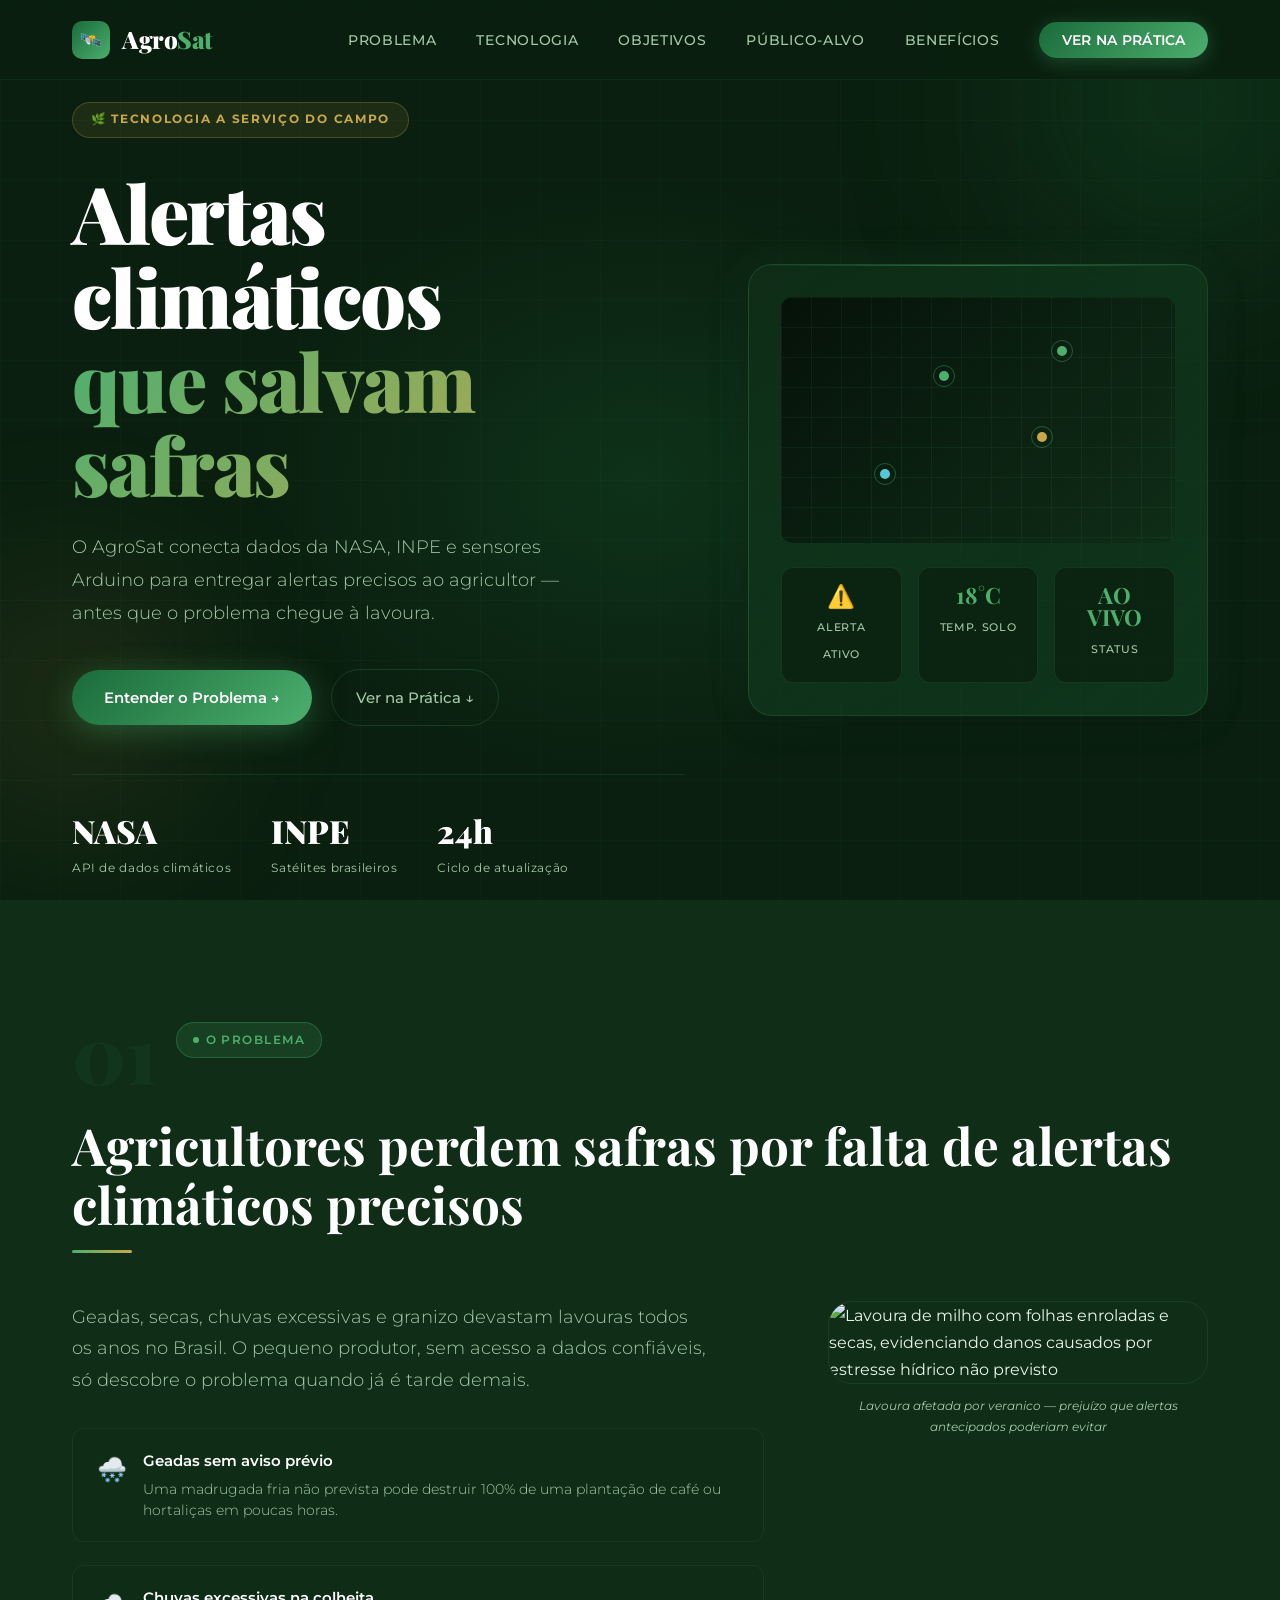
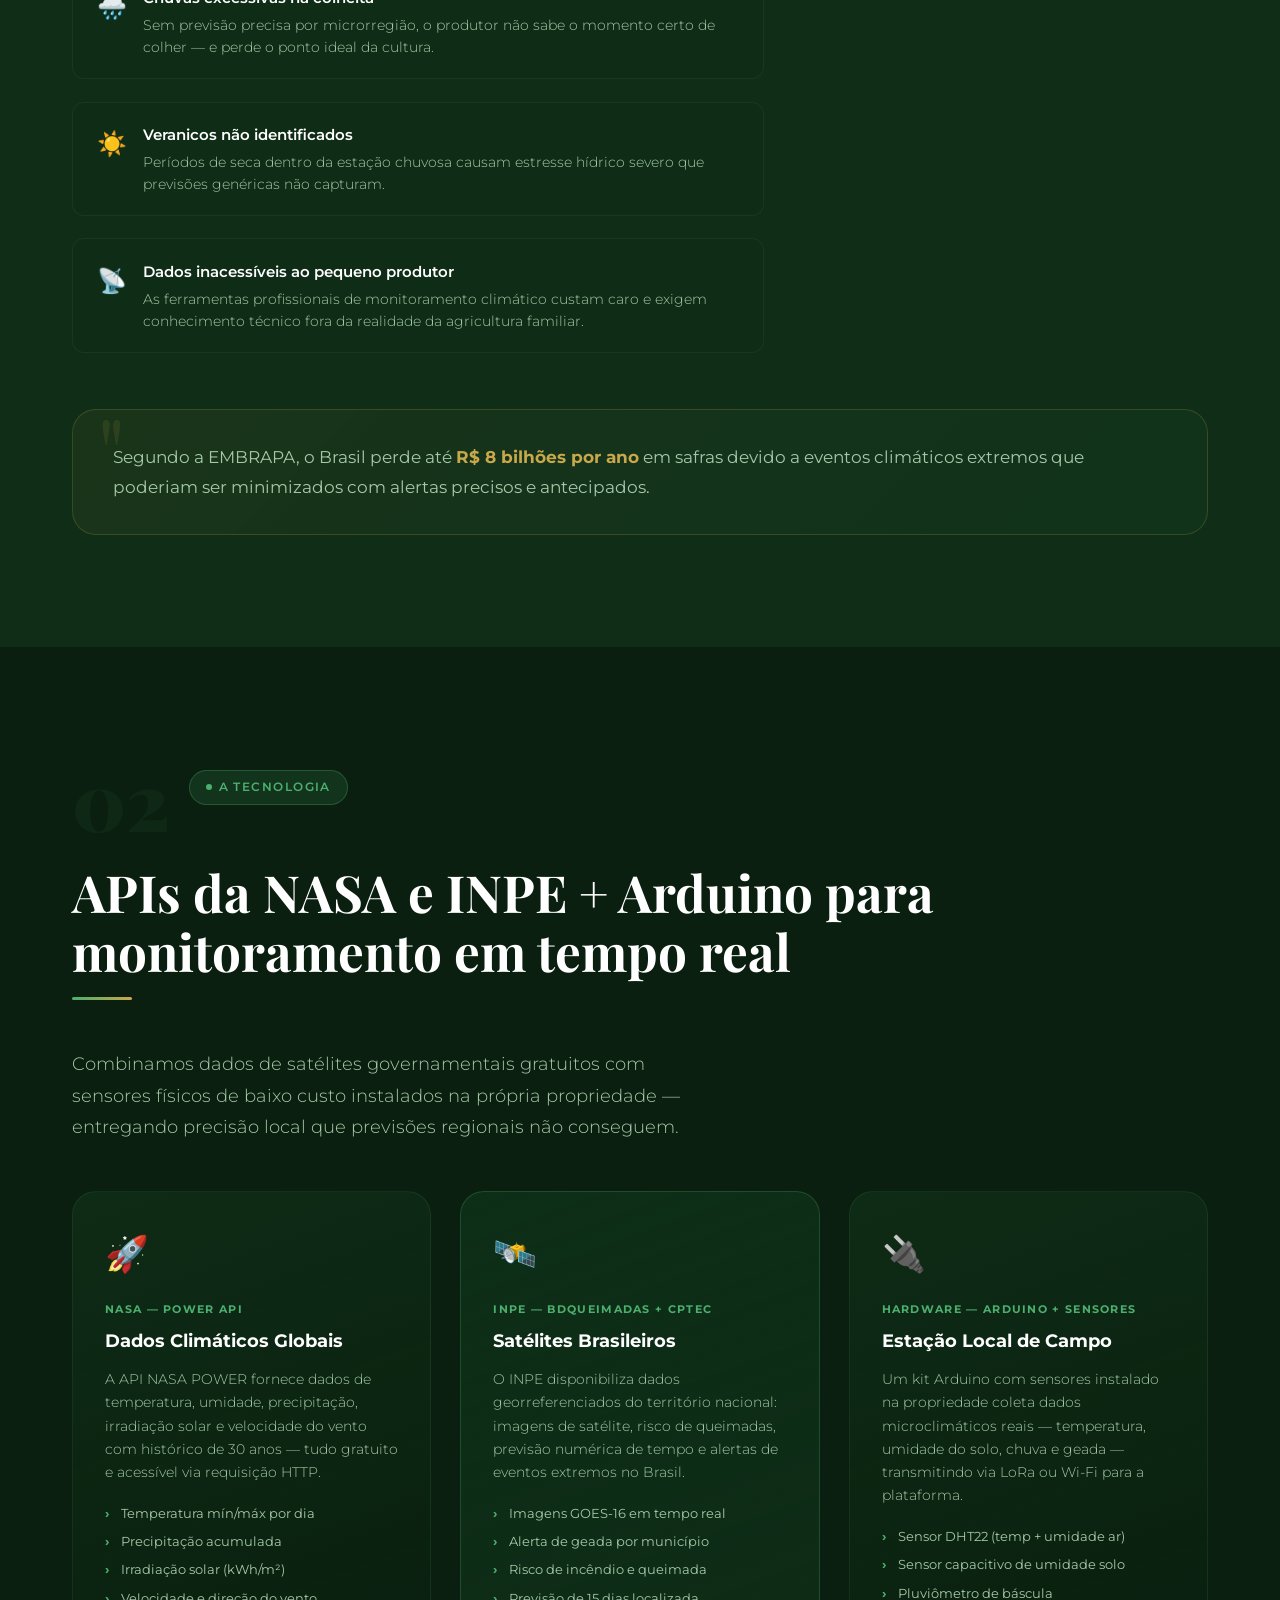
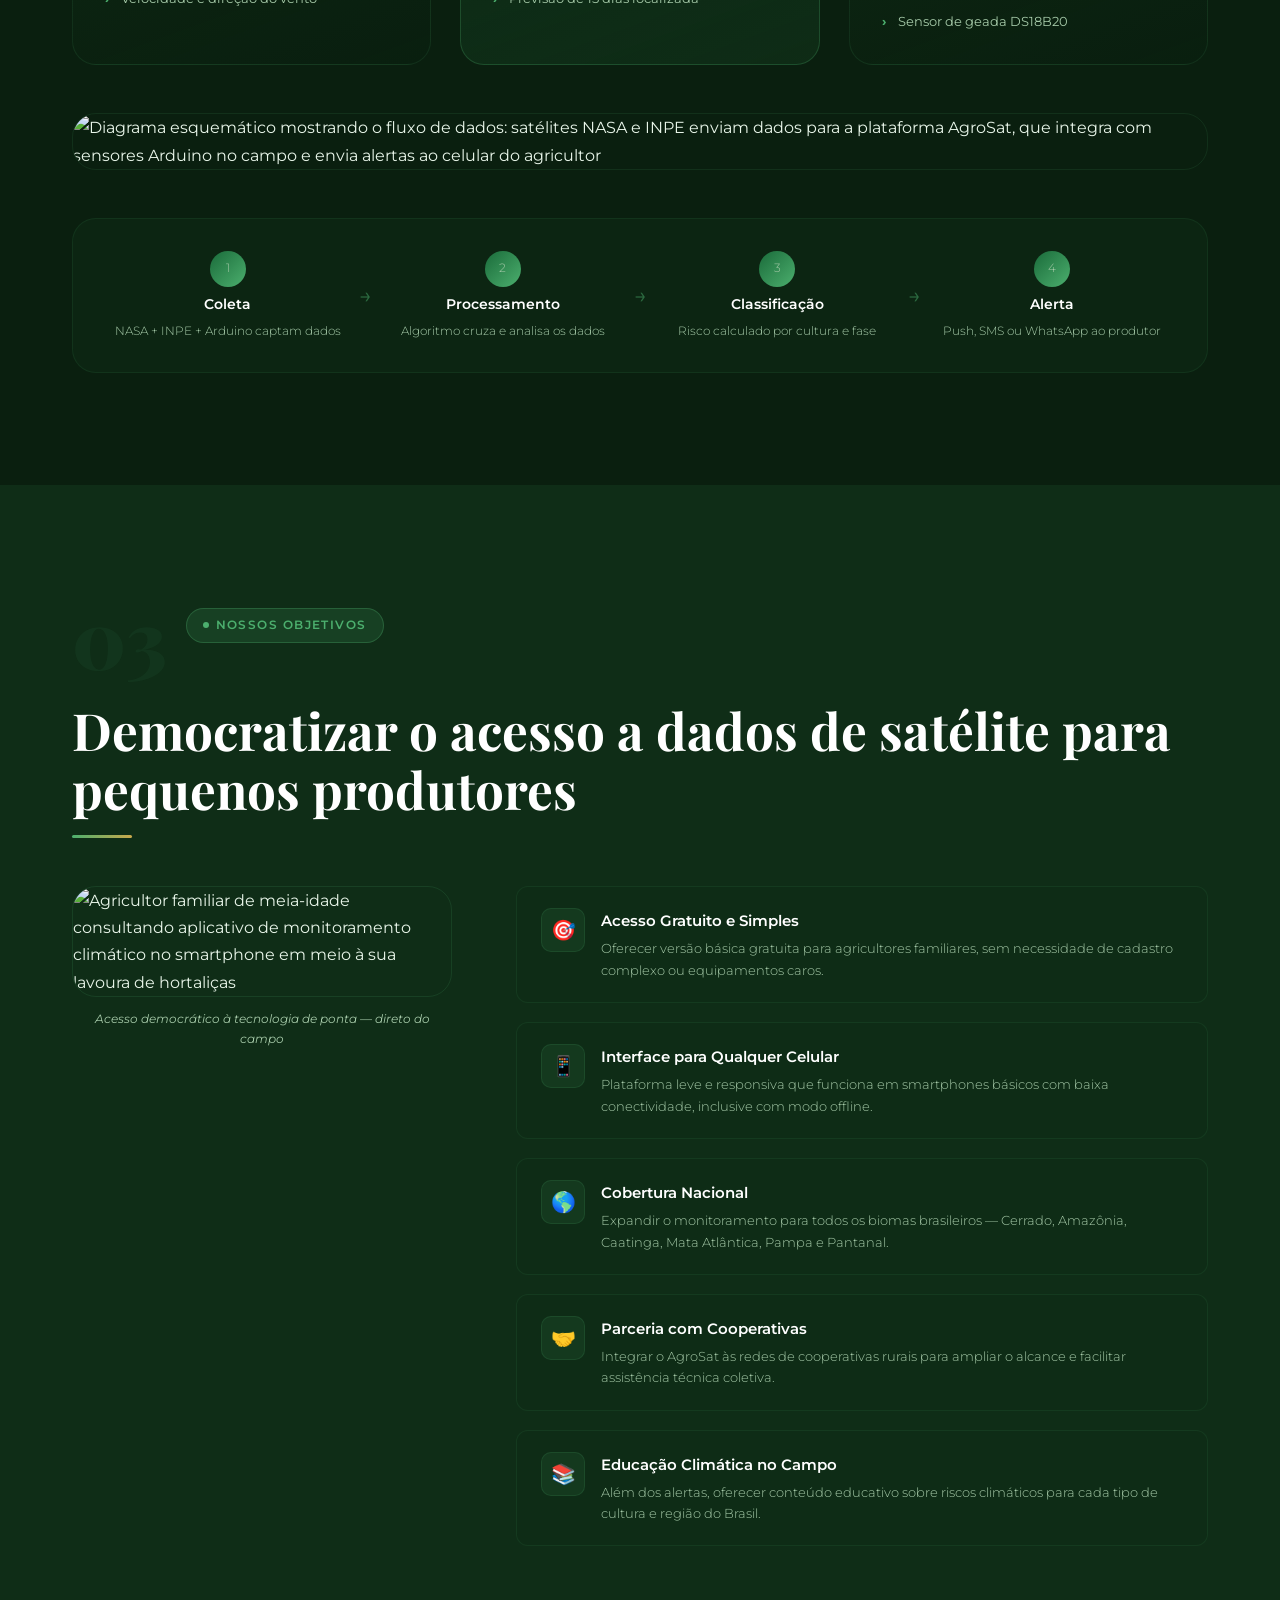
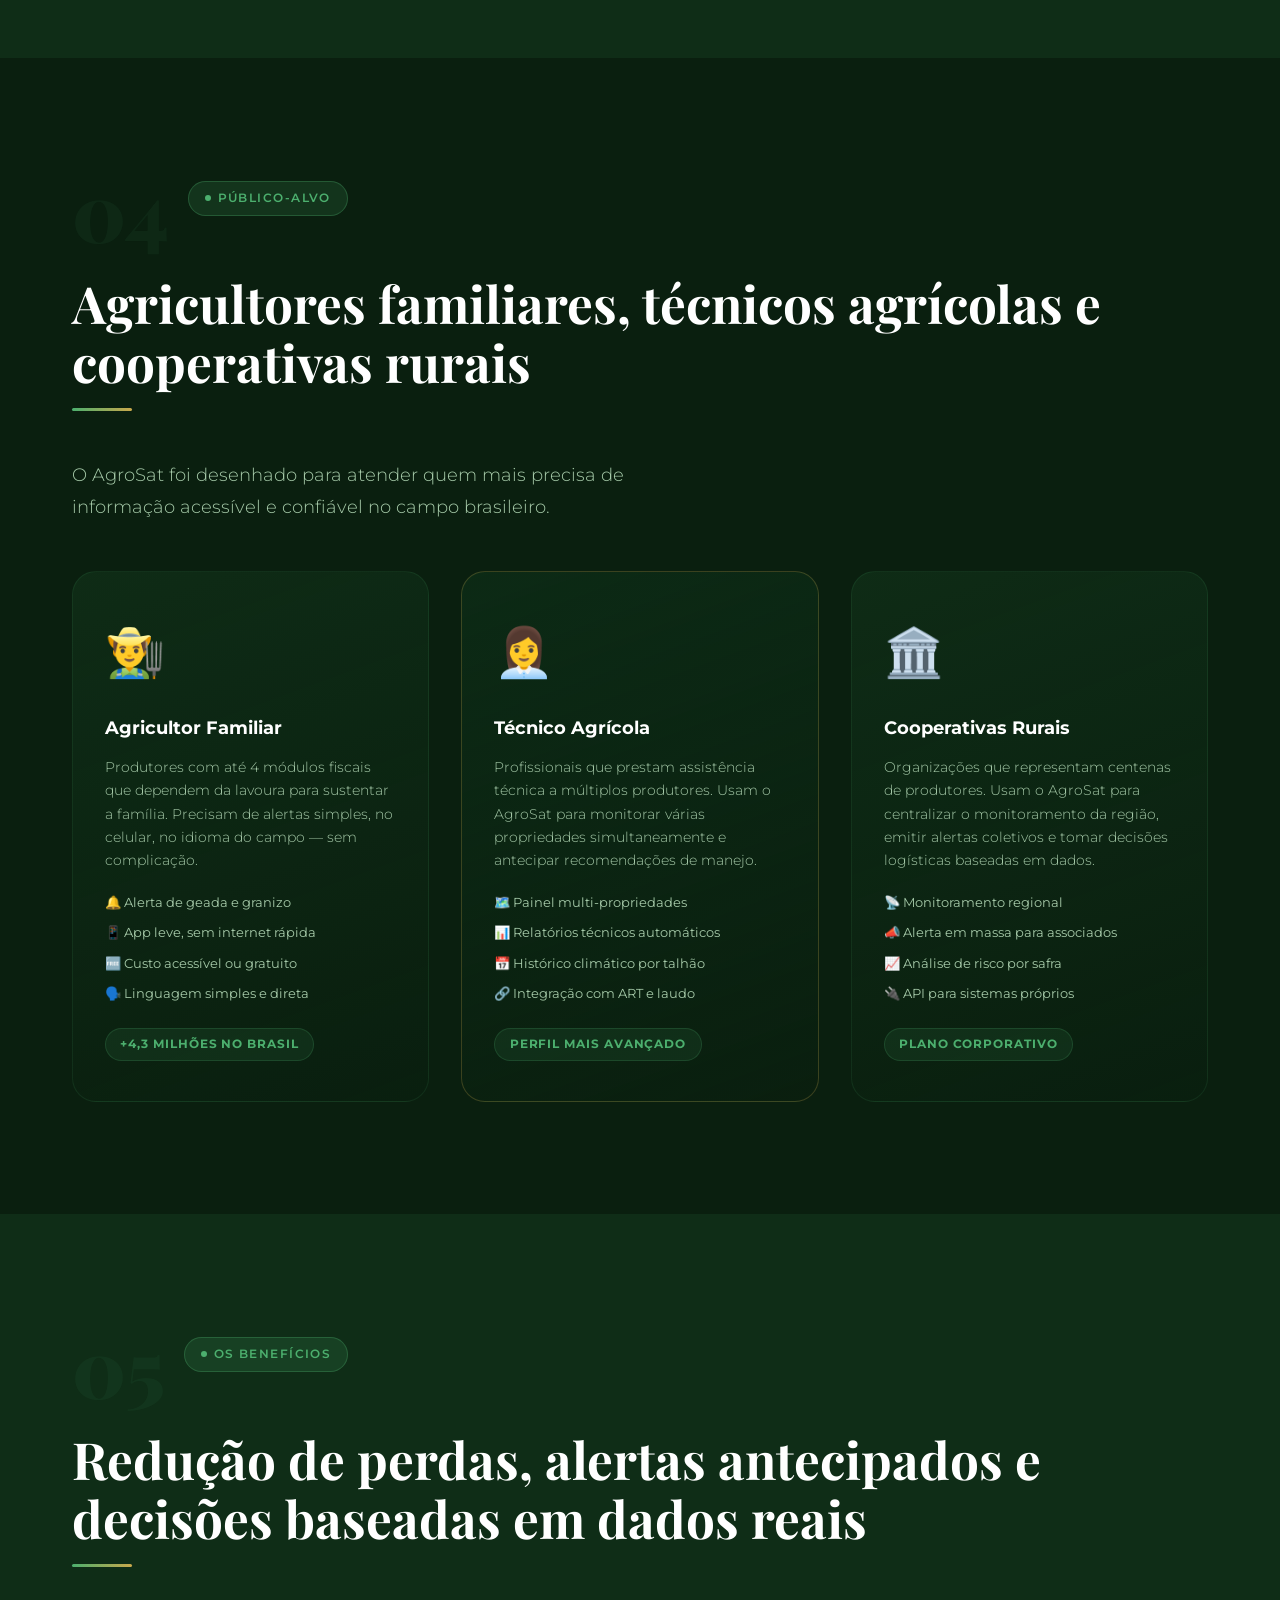
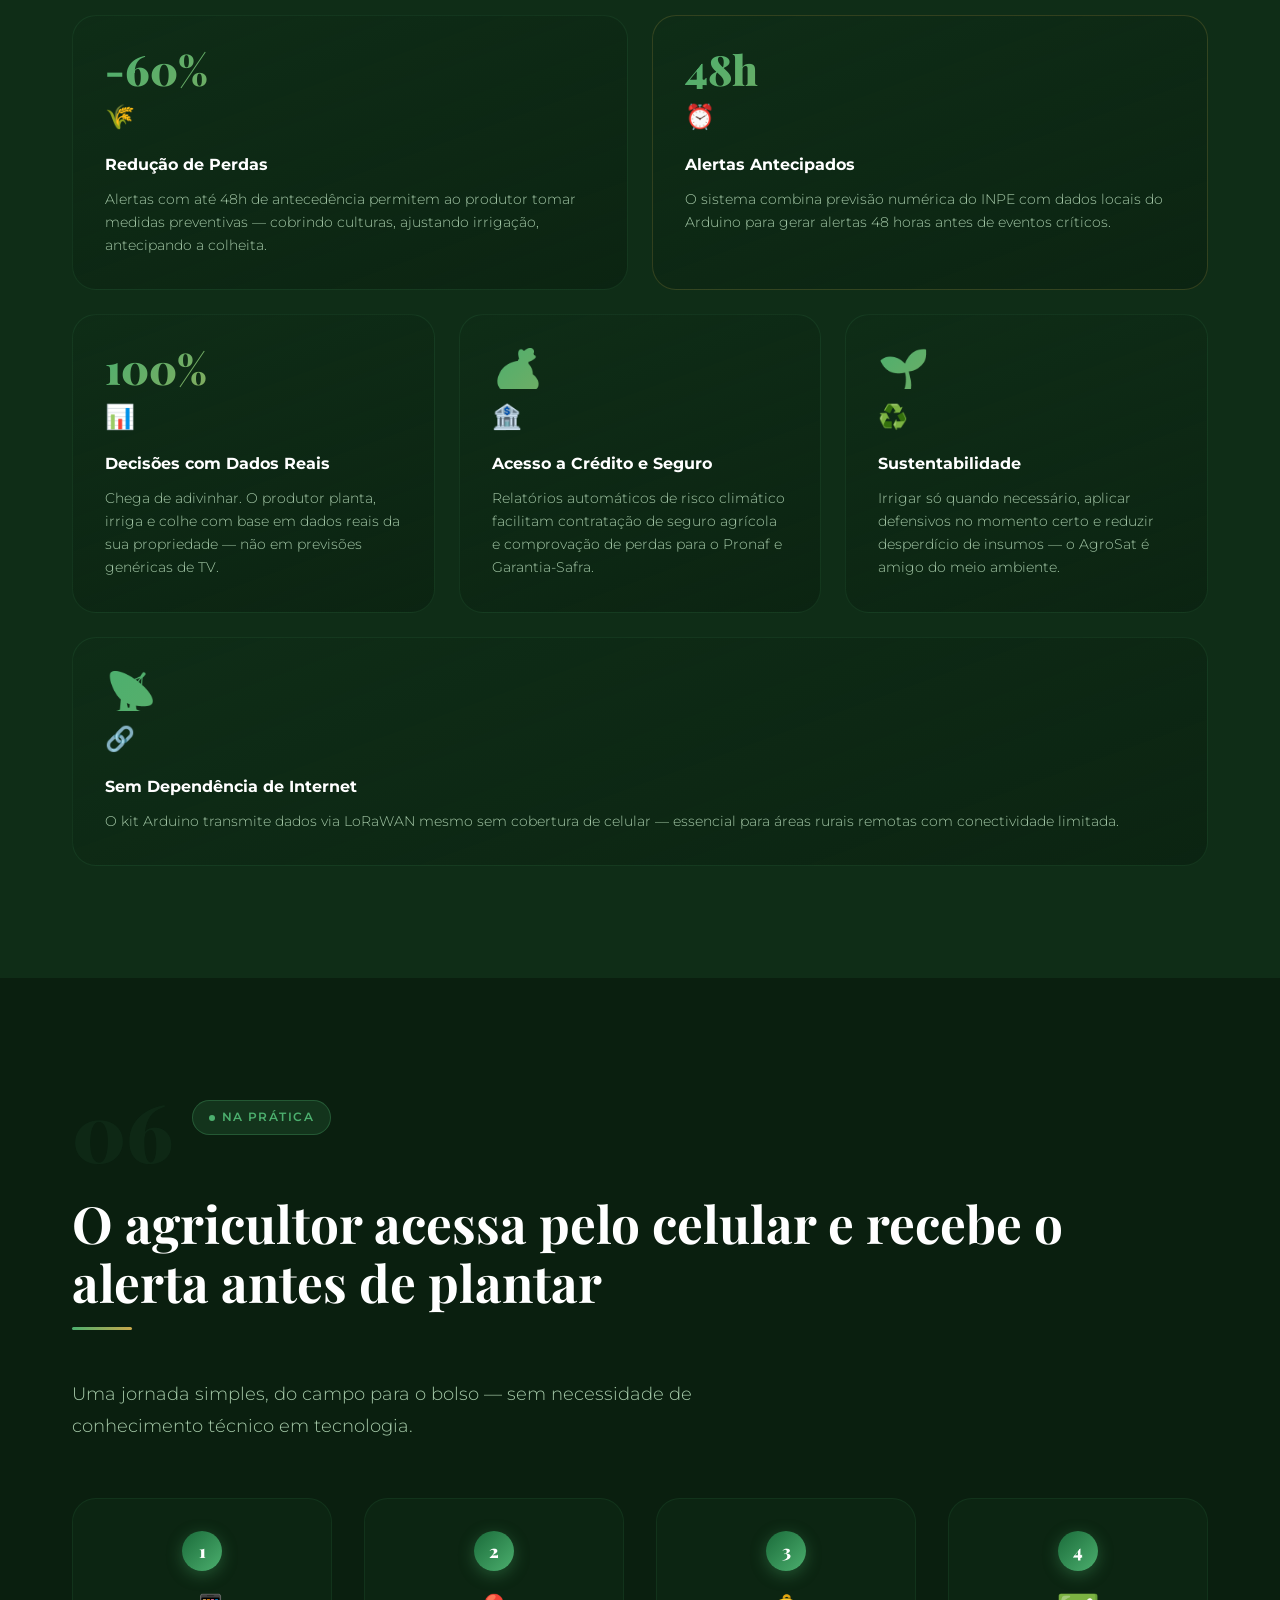
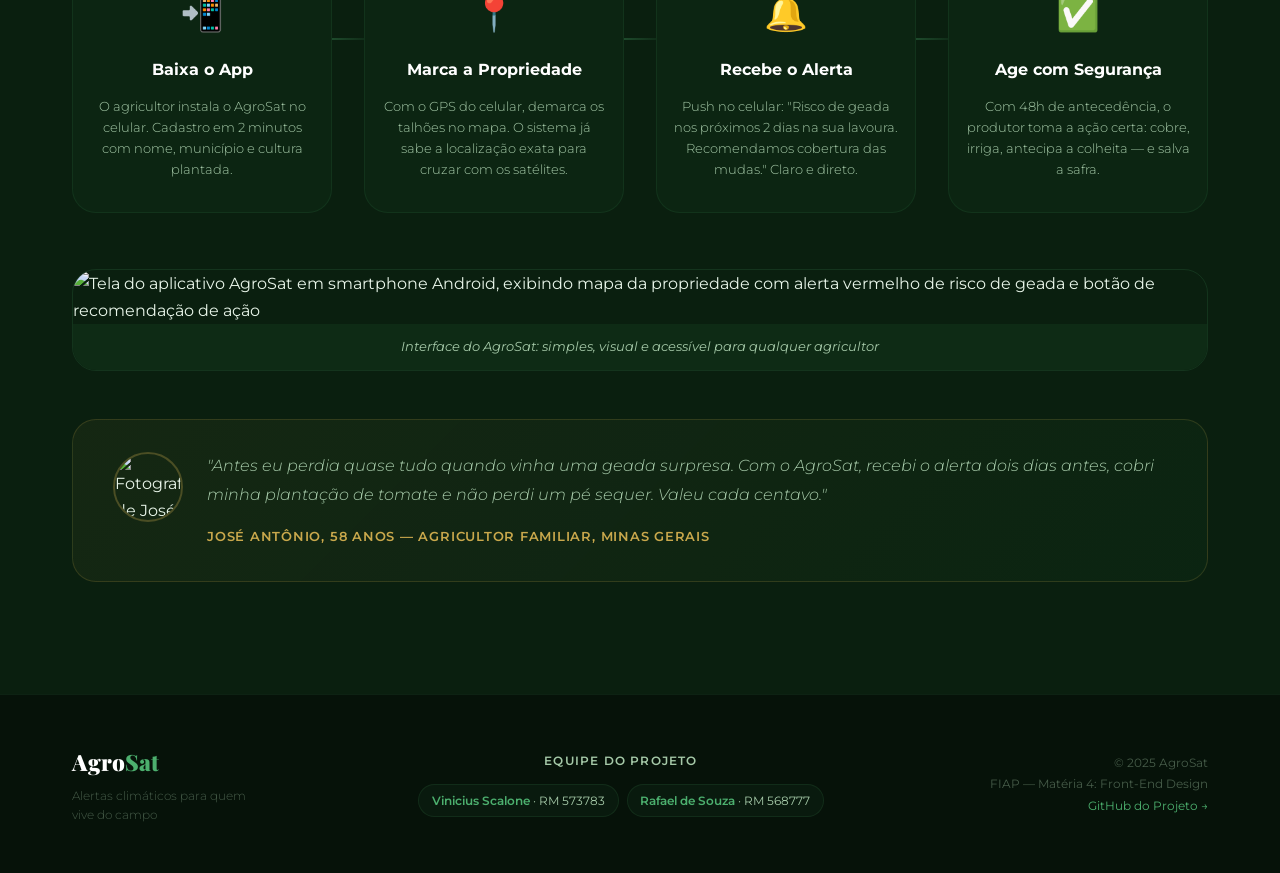
==== index.html @ 8e7aad09 "alteraçao estrutural" ====
<!DOCTYPE html>
<html lang="pt-BR">
<head>
  <meta charset="UTF-8" />
  <meta name="viewport" content="width=device-width, initial-scale=1.0" />
  <meta name="description" content="AgroSat — Alertas climáticos por satélite para agricultores familiares. APIs da NASA, INPE e Arduino para decisões em tempo real." />
  <title>AgroSat — Alertas Climáticos para o Campo</title>

  <!-- Google Fonts: Playfair Display + Montserrat -->
  <link rel="preconnect" href="https://fonts.googleapis.com" />
  <link rel="preconnect" href="https://fonts.gstatic.com" crossorigin />
  <link href="https://fonts.googleapis.com/css2?family=Playfair+Display:wght@700;900&family=Montserrat:wght@300;400;500;600;700&display=swap" rel="stylesheet" />

  <!-- Reset CSS (arquivo separado) -->
  <link rel="stylesheet" href="css/reset.css" />

  <!-- Estilos principais -->
  <link rel="stylesheet" href="css/estilos.css" />
</head>
<body>

  <!-- ╔══════════════════════════════════════╗
       ║  NAVEGAÇÃO COM ÂNCORAS              ║
       ╚══════════════════════════════════════╝ -->
  <nav class="nav" aria-label="Navegação principal">
    <div class="nav-inner">
      <a href="#hero" class="nav-logo" aria-label="AgroSat — ir para o início">
        <div class="nav-logo-icone" aria-hidden="true">🛰️</div>
        <span class="nav-logo-texto">Agro<span>Sat</span></span>
      </a>
      <ul class="nav-menu" role="list">
        <li><a href="#problema">Problema</a></li>
        <li><a href="#tecnologia">Tecnologia</a></li>
        <li><a href="#objetivos">Objetivos</a></li>
        <li><a href="#publico">Público-Alvo</a></li>
        <li><a href="#beneficios">Benefícios</a></li>
        <li><a href="#aplicacao" class="nav-cta">Ver na Prática</a></li>
      </ul>
    </div>
  </nav>

  <main>

    <!-- ╔══════════════════════════════════════╗
         ║  HERO                               ║
         ╚══════════════════════════════════════╝ -->
    <section id="hero" aria-labelledby="hero-titulo">
      <div class="hero-bg" aria-hidden="true">
        <div class="hero-bg-grade"></div>
        <div class="hero-bg-glow"></div>
        <div class="hero-orb hero-orb-1"></div>
        <div class="hero-orb hero-orb-2"></div>
      </div>

      <div class="hero-inner">
        <div class="hero-conteudo">
          <div class="hero-badge">🌿 Tecnologia a serviço do campo</div>

          <h1 class="hero-titulo" id="hero-titulo">
            Alertas climáticos
            <span class="hero-titulo-destaque">que salvam safras</span>
          </h1>

          <p class="hero-descricao">
            O AgroSat conecta dados da NASA, INPE e sensores Arduino para entregar
            alertas precisos ao agricultor — antes que o problema chegue à lavoura.
          </p>

          <div class="hero-btns">
            <a href="#problema" class="btn-primario">Entender o Problema →</a>
            <a href="#aplicacao" class="btn-secundario">Ver na Prática ↓</a>
          </div>

          <div class="hero-stats" aria-label="Números do AgroSat">
            <div class="hero-stat">
              <span class="hero-stat-numero">NASA</span>
              <div class="hero-stat-label">API de dados climáticos</div>
            </div>
            <div class="hero-stat">
              <span class="hero-stat-numero">INPE</span>
              <div class="hero-stat-label">Satélites brasileiros</div>
            </div>
            <div class="hero-stat">
              <span class="hero-stat-numero">24h</span>
              <div class="hero-stat-label">Ciclo de atualização</div>
            </div>
          </div>
        </div>

        <div class="hero-visual" aria-hidden="true">
          <div class="satelite-card">
            <div class="satelite-mapa">
              <div class="mapa-grade"></div>
              <div class="mapa-ponto" style="top:30%;left:40%"></div>
              <div class="mapa-ponto" style="top:55%;left:65%"></div>
              <div class="mapa-ponto" style="top:20%;left:70%"></div>
              <div class="mapa-ponto" style="top:70%;left:25%"></div>
            </div>
            <div class="satelite-metricas">
              <div class="metrica-chip">
                <span class="metrica-chip-valor">⚠️</span>
                <span class="metrica-chip-label">Alerta Ativo</span>
              </div>
              <div class="metrica-chip">
                <span class="metrica-chip-valor">18°C</span>
                <span class="metrica-chip-label">Temp. Solo</span>
              </div>
              <div class="metrica-chip">
                <span class="metrica-chip-valor">AO VIVO</span>
                <span class="metrica-chip-label">Status</span>
              </div>
            </div>
          </div>
        </div>
      </div>
    </section>

    <!-- ╔══════════════════════════════════════╗
         ║  SEÇÃO 1 — PROBLEMA                 ║
         ╚══════════════════════════════════════╝ -->
    <section id="problema" class="secao secao-alt" aria-labelledby="problema-titulo">
      <div class="container">
        <div class="secao-cabecalho">
          <div class="secao-num" aria-hidden="true">01</div>
          <div class="tag-destaque">O Problema</div>
        </div>
        <h2 class="secao-titulo" id="problema-titulo">
          Agricultores perdem safras por falta de alertas climáticos precisos
        </h2>
        <div class="secao-divider" aria-hidden="true"></div>

        <div class="problema-layout">
          <div class="problema-texto">
            <p class="secao-subtitulo">
              Geadas, secas, chuvas excessivas e granizo devastam lavouras todos os anos
              no Brasil. O pequeno produtor, sem acesso a dados confiáveis, só descobre
              o problema quando já é tarde demais.
            </p>

            <ul class="problema-lista" aria-label="Consequências da falta de alertas">
              <li class="problema-lista-item">
                <span class="prob-icone" aria-hidden="true">🌨️</span>
                <div>
                  <strong>Geadas sem aviso prévio</strong>
                  <p>Uma madrugada fria não prevista pode destruir 100% de uma plantação de café ou hortaliças em poucas horas.</p>
                </div>
              </li>
              <li class="problema-lista-item">
                <span class="prob-icone" aria-hidden="true">🌧️</span>
                <div>
                  <strong>Chuvas excessivas na colheita</strong>
                  <p>Sem previsão precisa por microrregião, o produtor não sabe o momento certo de colher — e perde o ponto ideal da cultura.</p>
                </div>
              </li>
              <li class="problema-lista-item">
                <span class="prob-icone" aria-hidden="true">☀️</span>
                <div>
                  <strong>Veranicos não identificados</strong>
                  <p>Períodos de seca dentro da estação chuvosa causam estresse hídrico severo que previsões genéricas não capturam.</p>
                </div>
              </li>
              <li class="problema-lista-item">
                <span class="prob-icone" aria-hidden="true">📡</span>
                <div>
                  <strong>Dados inacessíveis ao pequeno produtor</strong>
                  <p>As ferramentas profissionais de monitoramento climático custam caro e exigem conhecimento técnico fora da realidade da agricultura familiar.</p>
                </div>
              </li>
            </ul>
          </div>

          <figure class="problema-figura">
            <img
              src="images/lavoura-seca.jpg"
              alt="Lavoura de milho com folhas enroladas e secas, evidenciando danos causados por estresse hídrico não previsto"
            />
            <figcaption>Lavoura afetada por veranico — prejuízo que alertas antecipados poderiam evitar</figcaption>
          </figure>
        </div>

        <div class="destaque-box" role="blockquote">
          <span class="destaque-aspas" aria-hidden="true">"</span>
          <p>Segundo a EMBRAPA, o Brasil perde até <strong>R$ 8 bilhões por ano</strong> em safras
          devido a eventos climáticos extremos que poderiam ser minimizados com alertas precisos e antecipados.</p>
        </div>
      </div>
    </section>

    <!-- ╔══════════════════════════════════════╗
         ║  SEÇÃO 2 — TECNOLOGIA               ║
         ╚══════════════════════════════════════╝ -->
    <section id="tecnologia" class="secao" aria-labelledby="tec-titulo">
      <div class="container">
        <div class="secao-cabecalho">
          <div class="secao-num" aria-hidden="true">02</div>
          <div class="tag-destaque">A Tecnologia</div>
        </div>
        <h2 class="secao-titulo" id="tec-titulo">
          APIs da NASA e INPE + Arduino para monitoramento em tempo real
        </h2>
        <div class="secao-divider" aria-hidden="true"></div>

        <p class="secao-subtitulo">
          Combinamos dados de satélites governamentais gratuitos com sensores físicos
          de baixo custo instalados na própria propriedade — entregando precisão
          local que previsões regionais não conseguem.
        </p>

        <div class="tec-grid" role="list" aria-label="Componentes tecnológicos do AgroSat">

          <article class="tec-card" role="listitem">
            <div class="tec-card-icone" aria-hidden="true">🚀</div>
            <div class="tec-card-fonte">NASA — POWER API</div>
            <h3 class="tec-card-titulo">Dados Climáticos Globais</h3>
            <p class="tec-card-texto">
              A API NASA POWER fornece dados de temperatura, umidade, precipitação,
              irradiação solar e velocidade do vento com histórico de 30 anos —
              tudo gratuito e acessível via requisição HTTP.
            </p>
            <ul class="tec-card-lista">
              <li>Temperatura mín/máx por dia</li>
              <li>Precipitação acumulada</li>
              <li>Irradiação solar (kWh/m²)</li>
              <li>Velocidade e direção do vento</li>
            </ul>
          </article>

          <article class="tec-card tec-card-destaque" role="listitem">
            <div class="tec-card-icone" aria-hidden="true">🛰️</div>
            <div class="tec-card-fonte">INPE — BDQueimadas + CPTEC</div>
            <h3 class="tec-card-titulo">Satélites Brasileiros</h3>
            <p class="tec-card-texto">
              O INPE disponibiliza dados georreferenciados do território nacional:
              imagens de satélite, risco de queimadas, previsão numérica de tempo
              e alertas de eventos extremos no Brasil.
            </p>
            <ul class="tec-card-lista">
              <li>Imagens GOES-16 em tempo real</li>
              <li>Alerta de geada por município</li>
              <li>Risco de incêndio e queimada</li>
              <li>Previsão de 15 dias localizada</li>
            </ul>
          </article>

          <article class="tec-card" role="listitem">
            <div class="tec-card-icone" aria-hidden="true">🔌</div>
            <div class="tec-card-fonte">Hardware — Arduino + Sensores</div>
            <h3 class="tec-card-titulo">Estação Local de Campo</h3>
            <p class="tec-card-texto">
              Um kit Arduino com sensores instalado na propriedade coleta dados
              microclimáticos reais — temperatura, umidade do solo, chuva e geada —
              transmitindo via LoRa ou Wi-Fi para a plataforma.
            </p>
            <ul class="tec-card-lista">
              <li>Sensor DHT22 (temp + umidade ar)</li>
              <li>Sensor capacitivo de umidade solo</li>
              <li>Pluviômetro de báscula</li>
              <li>Sensor de geada DS18B20</li>
            </ul>
          </article>

        </div>

        <figure class="tec-diagrama" aria-label="Diagrama do fluxo de dados do AgroSat">
          <img
            src="images/diagrama-sistema.jpg"
            alt="Diagrama esquemático mostrando o fluxo de dados: satélites NASA e INPE enviam dados para a plataforma AgroSat, que integra com sensores Arduino no campo e envia alertas ao celular do agricultor"
          />
        </figure>

        <div class="tec-fluxo" role="list" aria-label="Fluxo de dados em 4 etapas">
          <div class="tec-fluxo-passo" role="listitem">
            <span class="fluxo-num" aria-hidden="true">1</span>
            <strong>Coleta</strong>
            <span>NASA + INPE + Arduino captam dados</span>
          </div>
          <div class="tec-fluxo-seta" aria-hidden="true">→</div>
          <div class="tec-fluxo-passo" role="listitem">
            <span class="fluxo-num" aria-hidden="true">2</span>
            <strong>Processamento</strong>
            <span>Algoritmo cruza e analisa os dados</span>
          </div>
          <div class="tec-fluxo-seta" aria-hidden="true">→</div>
          <div class="tec-fluxo-passo" role="listitem">
            <span class="fluxo-num" aria-hidden="true">3</span>
            <strong>Classificação</strong>
            <span>Risco calculado por cultura e fase</span>
          </div>
          <div class="tec-fluxo-seta" aria-hidden="true">→</div>
          <div class="tec-fluxo-passo" role="listitem">
            <span class="fluxo-num" aria-hidden="true">4</span>
            <strong>Alerta</strong>
            <span>Push, SMS ou WhatsApp ao produtor</span>
          </div>
        </div>
      </div>
    </section>

    <!-- ╔══════════════════════════════════════╗
         ║  SEÇÃO 3 — OBJETIVOS                ║
         ╚══════════════════════════════════════╝ -->
    <section id="objetivos" class="secao secao-alt" aria-labelledby="obj-titulo">
      <div class="container">
        <div class="secao-cabecalho">
          <div class="secao-num" aria-hidden="true">03</div>
          <div class="tag-destaque">Nossos Objetivos</div>
        </div>
        <h2 class="secao-titulo" id="obj-titulo">
          Democratizar o acesso a dados de satélite para pequenos produtores
        </h2>
        <div class="secao-divider" aria-hidden="true"></div>

        <div class="obj-layout">
          <figure class="obj-figura">
            <img
              src="images/agricultor-celular.jpg"
              alt="Agricultor familiar de meia-idade consultando aplicativo de monitoramento climático no smartphone em meio à sua lavoura de hortaliças"
            />
            <figcaption>Acesso democrático à tecnologia de ponta — direto do campo</figcaption>
          </figure>

          <div class="obj-conteudo">
            <ul class="obj-lista" aria-label="Objetivos do projeto AgroSat">

              <li class="obj-item">
                <div class="obj-item-icone" aria-hidden="true">🎯</div>
                <div>
                  <h3>Acesso Gratuito e Simples</h3>
                  <p>Oferecer versão básica gratuita para agricultores familiares, sem necessidade de cadastro complexo ou equipamentos caros.</p>
                </div>
              </li>

              <li class="obj-item">
                <div class="obj-item-icone" aria-hidden="true">📱</div>
                <div>
                  <h3>Interface para Qualquer Celular</h3>
                  <p>Plataforma leve e responsiva que funciona em smartphones básicos com baixa conectividade, inclusive com modo offline.</p>
                </div>
              </li>

              <li class="obj-item">
                <div class="obj-item-icone" aria-hidden="true">🌎</div>
                <div>
                  <h3>Cobertura Nacional</h3>
                  <p>Expandir o monitoramento para todos os biomas brasileiros — Cerrado, Amazônia, Caatinga, Mata Atlântica, Pampa e Pantanal.</p>
                </div>
              </li>

              <li class="obj-item">
                <div class="obj-item-icone" aria-hidden="true">🤝</div>
                <div>
                  <h3>Parceria com Cooperativas</h3>
                  <p>Integrar o AgroSat às redes de cooperativas rurais para ampliar o alcance e facilitar assistência técnica coletiva.</p>
                </div>
              </li>

              <li class="obj-item">
                <div class="obj-item-icone" aria-hidden="true">📚</div>
                <div>
                  <h3>Educação Climática no Campo</h3>
                  <p>Além dos alertas, oferecer conteúdo educativo sobre riscos climáticos para cada tipo de cultura e região do Brasil.</p>
                </div>
              </li>

            </ul>
          </div>
        </div>
      </div>
    </section>

    <!-- ╔══════════════════════════════════════╗
         ║  SEÇÃO 4 — PÚBLICO-ALVO             ║
         ╚══════════════════════════════════════╝ -->
    <section id="publico" class="secao" aria-labelledby="pub-titulo">
      <div class="container">
        <div class="secao-cabecalho">
          <div class="secao-num" aria-hidden="true">04</div>
          <div class="tag-destaque">Público-Alvo</div>
        </div>
        <h2 class="secao-titulo" id="pub-titulo">
          Agricultores familiares, técnicos agrícolas e cooperativas rurais
        </h2>
        <div class="secao-divider" aria-hidden="true"></div>
        <p class="secao-subtitulo">
          O AgroSat foi desenhado para atender quem mais precisa de informação
          acessível e confiável no campo brasileiro.
        </p>

        <div class="pub-grid" role="list" aria-label="Perfis de usuários do AgroSat">

          <article class="pub-card" role="listitem">
            <div class="pub-avatar" aria-hidden="true">👨‍🌾</div>
            <h3 class="pub-titulo">Agricultor Familiar</h3>
            <p class="pub-desc">
              Produtores com até 4 módulos fiscais que dependem da lavoura para
              sustentar a família. Precisam de alertas simples, no celular,
              no idioma do campo — sem complicação.
            </p>
            <ul class="pub-necessidades" aria-label="Necessidades do agricultor familiar">
              <li>🔔 Alerta de geada e granizo</li>
              <li>📱 App leve, sem internet rápida</li>
              <li>🆓 Custo acessível ou gratuito</li>
              <li>🗣️ Linguagem simples e direta</li>
            </ul>
            <div class="pub-badge">+4,3 milhões no Brasil</div>
          </article>

          <article class="pub-card pub-card-destaque" role="listitem">
            <div class="pub-avatar" aria-hidden="true">👩‍💼</div>
            <h3 class="pub-titulo">Técnico Agrícola</h3>
            <p class="pub-desc">
              Profissionais que prestam assistência técnica a múltiplos produtores.
              Usam o AgroSat para monitorar várias propriedades simultaneamente
              e antecipar recomendações de manejo.
            </p>
            <ul class="pub-necessidades" aria-label="Necessidades do técnico agrícola">
              <li>🗺️ Painel multi-propriedades</li>
              <li>📊 Relatórios técnicos automáticos</li>
              <li>📅 Histórico climático por talhão</li>
              <li>🔗 Integração com ART e laudo</li>
            </ul>
            <div class="pub-badge">Perfil mais avançado</div>
          </article>

          <article class="pub-card" role="listitem">
            <div class="pub-avatar" aria-hidden="true">🏛️</div>
            <h3 class="pub-titulo">Cooperativas Rurais</h3>
            <p class="pub-desc">
              Organizações que representam centenas de produtores. Usam o AgroSat
              para centralizar o monitoramento da região, emitir alertas coletivos
              e tomar decisões logísticas baseadas em dados.
            </p>
            <ul class="pub-necessidades" aria-label="Necessidades das cooperativas rurais">
              <li>📡 Monitoramento regional</li>
              <li>📣 Alerta em massa para associados</li>
              <li>📈 Análise de risco por safra</li>
              <li>🔌 API para sistemas próprios</li>
            </ul>
            <div class="pub-badge">Plano corporativo</div>
          </article>

        </div>
      </div>
    </section>

    <!-- ╔══════════════════════════════════════╗
         ║  SEÇÃO 5 — BENEFÍCIOS               ║
         ╚══════════════════════════════════════╝ -->
    <section id="beneficios" class="secao secao-alt" aria-labelledby="ben-titulo">
      <div class="container">
        <div class="secao-cabecalho">
          <div class="secao-num" aria-hidden="true">05</div>
          <div class="tag-destaque">Os Benefícios</div>
        </div>
        <h2 class="secao-titulo" id="ben-titulo">
          Redução de perdas, alertas antecipados e decisões baseadas em dados reais
        </h2>
        <div class="secao-divider" aria-hidden="true"></div>

        <div class="ben-grid" role="list" aria-label="Benefícios do AgroSat">

          <article class="ben-card" role="listitem">
            <div class="ben-numero" aria-hidden="true">-60%</div>
            <div class="ben-icone" aria-hidden="true">🌾</div>
            <h3>Redução de Perdas</h3>
            <p>Alertas com até 48h de antecedência permitem ao produtor tomar medidas
            preventivas — cobrindo culturas, ajustando irrigação, antecipando a colheita.</p>
          </article>

          <article class="ben-card ben-card-destaque" role="listitem">
            <div class="ben-numero" aria-hidden="true">48h</div>
            <div class="ben-icone" aria-hidden="true">⏰</div>
            <h3>Alertas Antecipados</h3>
            <p>O sistema combina previsão numérica do INPE com dados locais do Arduino
            para gerar alertas 48 horas antes de eventos críticos.</p>
          </article>

          <article class="ben-card" role="listitem">
            <div class="ben-numero" aria-hidden="true">100%</div>
            <div class="ben-icone" aria-hidden="true">📊</div>
            <h3>Decisões com Dados Reais</h3>
            <p>Chega de adivinhar. O produtor planta, irriga e colhe com base em
            dados reais da sua propriedade — não em previsões genéricas de TV.</p>
          </article>

          <article class="ben-card" role="listitem">
            <div class="ben-numero" aria-hidden="true">💰</div>
            <div class="ben-icone" aria-hidden="true">🏦</div>
            <h3>Acesso a Crédito e Seguro</h3>
            <p>Relatórios automáticos de risco climático facilitam contratação de seguro
            agrícola e comprovação de perdas para o Pronaf e Garantia-Safra.</p>
          </article>

          <article class="ben-card" role="listitem">
            <div class="ben-numero" aria-hidden="true">🌱</div>
            <div class="ben-icone" aria-hidden="true">♻️</div>
            <h3>Sustentabilidade</h3>
            <p>Irrigar só quando necessário, aplicar defensivos no momento certo e
            reduzir desperdício de insumos — o AgroSat é amigo do meio ambiente.</p>
          </article>

          <article class="ben-card" role="listitem">
            <div class="ben-numero" aria-hidden="true">📡</div>
            <div class="ben-icone" aria-hidden="true">🔗</div>
            <h3>Sem Dependência de Internet</h3>
            <p>O kit Arduino transmite dados via LoRaWAN mesmo sem cobertura de celular —
            essencial para áreas rurais remotas com conectividade limitada.</p>
          </article>

        </div>
      </div>
    </section>

    <!-- ╔══════════════════════════════════════╗
         ║  SEÇÃO 6 — APLICAÇÃO NO DIA A DIA   ║
         ╚══════════════════════════════════════╝ -->
    <section id="aplicacao" class="secao" aria-labelledby="app-titulo">
      <div class="container">
        <div class="secao-cabecalho">
          <div class="secao-num" aria-hidden="true">06</div>
          <div class="tag-destaque">Na Prática</div>
        </div>
        <h2 class="secao-titulo" id="app-titulo">
          O agricultor acessa pelo celular e recebe o alerta antes de plantar
        </h2>
        <div class="secao-divider" aria-hidden="true"></div>
        <p class="secao-subtitulo">
          Uma jornada simples, do campo para o bolso — sem necessidade de
          conhecimento técnico em tecnologia.
        </p>

        <div class="app-passos" role="list" aria-label="Passo a passo de uso do AgroSat">

          <div class="app-passo" role="listitem">
            <div class="app-passo-num" aria-label="Passo 1">1</div>
            <div class="app-passo-icone" aria-hidden="true">📲</div>
            <h3>Baixa o App</h3>
            <p>O agricultor instala o AgroSat no celular. Cadastro em 2 minutos com nome, município e cultura plantada.</p>
          </div>

          <div class="app-passo-conector" aria-hidden="true"></div>

          <div class="app-passo" role="listitem">
            <div class="app-passo-num" aria-label="Passo 2">2</div>
            <div class="app-passo-icone" aria-hidden="true">📍</div>
            <h3>Marca a Propriedade</h3>
            <p>Com o GPS do celular, demarca os talhões no mapa. O sistema já sabe a localização exata para cruzar com os satélites.</p>
          </div>

          <div class="app-passo-conector" aria-hidden="true"></div>

          <div class="app-passo" role="listitem">
            <div class="app-passo-num" aria-label="Passo 3">3</div>
            <div class="app-passo-icone" aria-hidden="true">🔔</div>
            <h3>Recebe o Alerta</h3>
            <p>Push no celular: "Risco de geada nos próximos 2 dias na sua lavoura. Recomendamos cobertura das mudas." Claro e direto.</p>
          </div>

          <div class="app-passo-conector" aria-hidden="true"></div>

          <div class="app-passo" role="listitem">
            <div class="app-passo-num" aria-label="Passo 4">4</div>
            <div class="app-passo-icone" aria-hidden="true">✅</div>
            <h3>Age com Segurança</h3>
            <p>Com 48h de antecedência, o produtor toma a ação certa: cobre, irriga, antecipa a colheita — e salva a safra.</p>
          </div>

        </div>

        <figure class="app-mockup">
          <img
            src="images/app-tela.jpg"
            alt="Tela do aplicativo AgroSat em smartphone Android, exibindo mapa da propriedade com alerta vermelho de risco de geada e botão de recomendação de ação"
          />
          <figcaption>Interface do AgroSat: simples, visual e acessível para qualquer agricultor</figcaption>
        </figure>

        <div class="app-depoimento" role="blockquote">
          <img
            src="images/produtor-jose.jpg"
            alt="Fotografia de José Antônio, agricultor familiar de 58 anos, sorrindo diante de sua lavoura de feijão em Minas Gerais"
            class="app-depoimento-foto"
          />
          <div>
            <p class="app-depoimento-texto">
              "Antes eu perdia quase tudo quando vinha uma geada surpresa. Com o AgroSat,
              recebi o alerta dois dias antes, cobri minha plantação de tomate e não
              perdi um pé sequer. Valeu cada centavo."
            </p>
            <cite class="app-depoimento-autor">José Antônio, 58 anos — Agricultor familiar, Minas Gerais</cite>
          </div>
        </div>
      </div>
    </section>

  </main>

  <!-- ╔══════════════════════════════════════╗
       ║  RODAPÉ COM INTEGRANTES E RMs        ║
       ╚══════════════════════════════════════╝ -->
  <footer role="contentinfo">
    <div class="container">
      <div class="footer-inner">

        <div class="footer-logo-bloco">
          <span class="footer-logo">Agro<span>Sat</span></span>
          <p class="footer-tagline">Alertas climáticos para quem vive do campo</p>
        </div>

        <div class="footer-integrantes">
          <h3>Equipe do Projeto</h3>
          <ul class="footer-nomes" role="list" aria-label="Integrantes com RM">
            <li class="footer-nome" role="listitem"><strong>Vinicius Scalone</strong> · RM 573783</li>
            <li class="footer-nome" role="listitem"><strong>Rafael de Souza</strong>  · RM  568777</li>
          </ul>
        </div>

        <div class="footer-direitos">
          <p>© 2025 AgroSat</p>
          <p>FIAP — Matéria 4: Front-End Design</p>
          <a href="https://github.com/agrosat" target="_blank" rel="noopener noreferrer">
            GitHub do Projeto →
          </a>
        </div>

      </div>
    </div>
  </footer>

</body>
</html>
---- css/estilos.css ----
@import url('https://fonts.googleapis.com/css2?family=Playfair+Display:wght@700;900&family=Montserrat:wght@300;400;500;600;700&display=swap');

/* ── VARIÁVEIS CSS ── */
:root {
  --cor-primaria:        #1a6b3a;
  --cor-secundaria:      #0d3d20;
  --cor-acento:          #4caf6e;
  --cor-ouro:            #c9a84c;
  --cor-ouro-claro:      #e8c87a;
  --cor-fundo:           #0a1f0f;
  --cor-fundo-claro:     #0f2d17;
  --cor-texto:           #e8f5e9;
  --cor-texto-suave:     #a5c9a8;
  --cor-branco:          #ffffff;
  --cor-escuro:          #061209;

  --fonte-titulo:        'Playfair Display', serif;
  --fonte-corpo:         'Montserrat', sans-serif;

  --sombra-verde:        0 0 40px rgba(76, 175, 110, 0.15);
  --sombra-ouro:         0 0 30px rgba(201, 168, 76, 0.2);
  --sombra-card:         0 8px 32px rgba(0, 0, 0, 0.4);

  --borda-radius:        12px;
  --borda-radius-lg:     24px;
  --transicao:           all 0.35s cubic-bezier(0.4, 0, 0.2, 1);
  --max-largura:         1200px;
}

/* ── BASE ── */
body {
  font-family: var(--fonte-corpo);
  background-color: var(--cor-fundo);
  color: var(--cor-texto);
  font-size: 1rem;
  line-height: 1.7;
  overflow-x: hidden;
}

/* ── UTILITÁRIOS ── */
.container {
  max-width: var(--max-largura);
  margin: 0 auto;
  padding: 0 2rem;
}

.secao-titulo {
  font-family: var(--fonte-titulo);
  font-size: clamp(2rem, 5vw, 3.2rem);
  color: var(--cor-branco);
  line-height: 1.15;
  margin-bottom: 1rem;
}

.secao-subtitulo {
  font-size: 1.1rem;
  color: var(--cor-texto-suave);
  font-weight: 300;
  max-width: 640px;
  line-height: 1.8;
}

.tag-destaque {
  display: inline-flex;
  align-items: center;
  gap: 0.4rem;
  background: rgba(76, 175, 110, 0.15);
  border: 1px solid rgba(76, 175, 110, 0.3);
  color: var(--cor-acento);
  font-size: 0.75rem;
  font-weight: 600;
  letter-spacing: 0.12em;
  text-transform: uppercase;
  padding: 0.4rem 1rem;
  border-radius: 999px;
  margin-bottom: 1.5rem;
}

.tag-destaque::before {
  content: '';
  width: 6px;
  height: 6px;
  background: var(--cor-acento);
  border-radius: 50%;
  animation: pulsar 2s infinite;
}

@keyframes pulsar {
  0%, 100% { opacity: 1; transform: scale(1); }
  50%       { opacity: 0.4; transform: scale(1.5); }
}

/* ── NAVEGAÇÃO ── */
.nav {
  position: fixed;
  top: 0;
  left: 0;
  right: 0;
  z-index: 1000;
  padding: 1.2rem 0;
  background: rgba(10, 31, 15, 0.85);
  backdrop-filter: blur(16px);
  -webkit-backdrop-filter: blur(16px);
  border-bottom: 1px solid rgba(76, 175, 110, 0.1);
  transition: var(--transicao);
}

.nav-inner {
  display: flex;
  align-items: center;
  justify-content: space-between;
  max-width: var(--max-largura);
  margin: 0 auto;
  padding: 0 2rem;
}

.nav-logo {
  display: flex;
  align-items: center;
  gap: 0.75rem;
}

.nav-logo-icone {
  width: 38px;
  height: 38px;
  background: linear-gradient(135deg, var(--cor-primaria), var(--cor-acento));
  border-radius: 10px;
  display: flex;
  align-items: center;
  justify-content: center;
  font-size: 1.1rem;
}

.nav-logo-texto {
  font-family: var(--fonte-titulo);
  font-size: 1.5rem;
  font-weight: 900;
  color: var(--cor-branco);
  letter-spacing: -0.02em;
}

.nav-logo-texto span {
  color: var(--cor-acento);
}

.nav-menu {
  display: flex;
  align-items: center;
  gap: 2.5rem;
}

.nav-menu a {
  font-size: 0.85rem;
  font-weight: 500;
  color: var(--cor-texto-suave);
  letter-spacing: 0.05em;
  text-transform: uppercase;
  transition: var(--transicao);
  position: relative;
}

.nav-menu a::after {
  content: '';
  position: absolute;
  bottom: -4px;
  left: 0;
  width: 0;
  height: 2px;
  background: var(--cor-acento);
  transition: var(--transicao);
}

.nav-menu a:hover {
  color: var(--cor-acento);
}

.nav-menu a:hover::after {
  width: 100%;
}

.nav-cta {
  background: linear-gradient(135deg, var(--cor-primaria), var(--cor-acento));
  color: var(--cor-branco) !important;
  padding: 0.6rem 1.4rem;
  border-radius: 999px;
  font-weight: 600 !important;
  letter-spacing: 0.02em !important;
  transition: var(--transicao) !important;
  box-shadow: 0 4px 20px rgba(76, 175, 110, 0.3);
}

.nav-cta::after {
  display: none !important;
}

.nav-cta:hover {
  transform: translateY(-2px) !important;
  box-shadow: 0 8px 30px rgba(76, 175, 110, 0.45) !important;
  color: var(--cor-branco) !important;
}

/* ── HERO ── */
#hero {
  min-height: 100vh;
  display: flex;
  align-items: center;
  position: relative;
  overflow: hidden;
  padding-top: 5rem;
}

.hero-bg {
  position: absolute;
  inset: 0;
  z-index: 0;
}

.hero-bg-grade {
  position: absolute;
  inset: 0;
  background-image:
    linear-gradient(rgba(76, 175, 110, 0.03) 1px, transparent 1px),
    linear-gradient(90deg, rgba(76, 175, 110, 0.03) 1px, transparent 1px);
  background-size: 60px 60px;
}

.hero-bg-glow {
  position: absolute;
  top: 20%;
  left: 50%;
  transform: translateX(-50%);
  width: 800px;
  height: 600px;
  background: radial-gradient(ellipse, rgba(26, 107, 58, 0.25) 0%, transparent 70%);
  pointer-events: none;
}

.hero-orb {
  position: absolute;
  border-radius: 50%;
  filter: blur(80px);
  pointer-events: none;
  animation: flutuar 8s ease-in-out infinite;
}

.hero-orb-1 {
  width: 400px;
  height: 400px;
  background: radial-gradient(circle, rgba(26, 107, 58, 0.3), transparent);
  top: -100px;
  right: -100px;
}

.hero-orb-2 {
  width: 300px;
  height: 300px;
  background: radial-gradient(circle, rgba(201, 168, 76, 0.15), transparent);
  bottom: 50px;
  left: -80px;
  animation-delay: -4s;
}

@keyframes flutuar {
  0%, 100% { transform: translateY(0px) scale(1); }
  50%       { transform: translateY(-30px) scale(1.05); }
}

.hero-inner {
  position: relative;
  z-index: 1;
  display: flex;
  align-items: center;
  justify-content: space-between;
  gap: 4rem;
  width: 100%;
  max-width: var(--max-largura);
  margin: 0 auto;
  padding: 0 2rem;
}

.hero-conteudo {
  flex: 1;
  max-width: 620px;
}

.hero-badge {
  display: inline-flex;
  align-items: center;
  gap: 0.5rem;
  background: rgba(201, 168, 76, 0.1);
  border: 1px solid rgba(201, 168, 76, 0.25);
  color: var(--cor-ouro);
  font-size: 0.72rem;
  font-weight: 700;
  letter-spacing: 0.15em;
  text-transform: uppercase;
  padding: 0.45rem 1.1rem;
  border-radius: 999px;
  margin-bottom: 2rem;
}

.hero-titulo {
  font-family: var(--fonte-titulo);
  font-size: clamp(2.8rem, 7vw, 5rem);
  font-weight: 900;
  color: var(--cor-branco);
  line-height: 1.05;
  margin-bottom: 1.5rem;
  letter-spacing: -0.02em;
}

.hero-titulo-destaque {
  display: block;
  background: linear-gradient(135deg, var(--cor-acento), var(--cor-ouro));
  -webkit-background-clip: text;
  -webkit-text-fill-color: transparent;
  background-clip: text;
}

.hero-descricao {
  font-size: 1.15rem;
  color: var(--cor-texto-suave);
  font-weight: 300;
  line-height: 1.8;
  margin-bottom: 2.5rem;
  max-width: 520px;
}

.hero-btns {
  display: flex;
  align-items: center;
  gap: 1.2rem;
  flex-wrap: wrap;
}

.btn-primario {
  display: inline-flex;
  align-items: center;
  gap: 0.5rem;
  background: linear-gradient(135deg, var(--cor-primaria), var(--cor-acento));
  color: var(--cor-branco);
  font-family: var(--fonte-corpo);
  font-size: 0.95rem;
  font-weight: 600;
  padding: 0.9rem 2rem;
  border-radius: 999px;
  transition: var(--transicao);
  box-shadow: 0 6px 30px rgba(76, 175, 110, 0.35);
}

.btn-primario:hover {
  transform: translateY(-3px);
  box-shadow: 0 12px 40px rgba(76, 175, 110, 0.5);
}

.btn-secundario {
  display: inline-flex;
  align-items: center;
  gap: 0.5rem;
  color: var(--cor-texto-suave);
  font-size: 0.95rem;
  font-weight: 500;
  padding: 0.9rem 1.5rem;
  border: 1px solid rgba(76, 175, 110, 0.2);
  border-radius: 999px;
  transition: var(--transicao);
}

.btn-secundario:hover {
  color: var(--cor-acento);
  border-color: var(--cor-acento);
  background: rgba(76, 175, 110, 0.08);
}

.hero-stats {
  display: flex;
  align-items: center;
  gap: 2.5rem;
  margin-top: 3rem;
  padding-top: 2.5rem;
  border-top: 1px solid rgba(76, 175, 110, 0.15);
  flex-wrap: wrap;
}

.hero-stat-numero {
  font-family: var(--fonte-titulo);
  font-size: 2rem;
  font-weight: 900;
  color: var(--cor-branco);
  line-height: 1;
}

.hero-stat-label {
  font-size: 0.78rem;
  color: var(--cor-texto-suave);
  font-weight: 400;
  letter-spacing: 0.05em;
  margin-top: 0.3rem;
}

.hero-visual {
  flex: 0 0 460px;
  position: relative;
}

.satelite-card {
  background: linear-gradient(135deg, rgba(15, 45, 23, 0.9), rgba(26, 107, 58, 0.3));
  border: 1px solid rgba(76, 175, 110, 0.2);
  border-radius: var(--borda-radius-lg);
  padding: 2rem;
  position: relative;
  overflow: hidden;
  box-shadow: var(--sombra-card), var(--sombra-verde);
  animation: flutuar 6s ease-in-out infinite;
}

.satelite-card::before {
  content: '';
  position: absolute;
  top: 0;
  left: 0;
  right: 0;
  height: 1px;
  background: linear-gradient(90deg, transparent, rgba(76, 175, 110, 0.5), transparent);
}

.satelite-mapa {
  width: 100%;
  aspect-ratio: 16/10;
  background: linear-gradient(135deg, var(--cor-escuro), var(--cor-fundo-claro));
  border-radius: var(--borda-radius);
  position: relative;
  overflow: hidden;
  margin-bottom: 1.5rem;
}

.mapa-grade {
  position: absolute;
  inset: 0;
  background-image:
    linear-gradient(rgba(76, 175, 110, 0.08) 1px, transparent 1px),
    linear-gradient(90deg, rgba(76, 175, 110, 0.08) 1px, transparent 1px);
  background-size: 30px 30px;
}

.mapa-ponto {
  position: absolute;
  width: 10px;
  height: 10px;
  border-radius: 50%;
  background: var(--cor-acento);
  box-shadow: 0 0 0 0 rgba(76, 175, 110, 0.5);
  animation: ping 2s ease-in-out infinite;
}

.mapa-ponto::after {
  content: '';
  position: absolute;
  inset: -6px;
  border-radius: 50%;
  border: 1.5px solid rgba(76, 175, 110, 0.4);
  animation: expandir 2s ease-in-out infinite;
}

.mapa-ponto:nth-child(2) { top: 30%; left: 40%; animation-delay: 0.5s; }
.mapa-ponto:nth-child(3) { top: 55%; left: 65%; animation-delay: 1s; background: var(--cor-ouro); box-shadow: 0 0 0 0 rgba(201,168,76,0.5); }
.mapa-ponto:nth-child(4) { top: 20%; left: 70%; animation-delay: 1.5s; }
.mapa-ponto:nth-child(5) { top: 70%; left: 25%; animation-delay: 0.8s; background: #56c7d6; }

@keyframes ping {
  0%, 100% { transform: scale(1); opacity: 1; }
  50%       { transform: scale(1.3); opacity: 0.8; }
}

@keyframes expandir {
  0%   { transform: scale(1); opacity: 0.8; }
  100% { transform: scale(3); opacity: 0; }
}

.mapa-linhas {
  position: absolute;
  inset: 0;
}

.mapa-linha {
  position: absolute;
  height: 1px;
  background: linear-gradient(90deg, transparent, rgba(76, 175, 110, 0.3), transparent);
  transform-origin: left center;
}

.mapa-linha:nth-child(1) { top: 33%; width: 40%; left: 20%; }
.mapa-linha:nth-child(2) { top: 57%; width: 35%; left: 35%; transform: rotate(-12deg); }

.satelite-metricas {
  display: flex;
  gap: 1rem;
}

.metrica-chip {
  flex: 1;
  background: rgba(10, 31, 15, 0.7);
  border: 1px solid rgba(76, 175, 110, 0.15);
  border-radius: var(--borda-radius);
  padding: 1rem;
  text-align: center;
}

.metrica-chip-valor {
  font-family: var(--fonte-titulo);
  font-size: 1.4rem;
  font-weight: 700;
  color: var(--cor-acento);
  display: block;
  line-height: 1;
  margin-bottom: 0.35rem;
}

.metrica-chip-label {
  font-size: 0.7rem;
  color: var(--cor-texto-suave);
  font-weight: 500;
  text-transform: uppercase;
  letter-spacing: 0.06em;
}

/* ── SEÇÃO GENÉRICA ── */
.secao {
  padding: 7rem 0;
}

.secao-alt {
  background: var(--cor-fundo-claro);
}

.secao-divider {
  width: 60px;
  height: 3px;
  background: linear-gradient(90deg, var(--cor-acento), var(--cor-ouro));
  border-radius: 999px;
  margin-bottom: 3rem;
}

/* ── PROBLEMA ── */
#problema .secao-inner {
  display: flex;
  align-items: center;
  gap: 5rem;
}

.problema-conteudo {
  flex: 1;
}

.problema-cards {
  flex: 1;
  display: flex;
  flex-direction: column;
  gap: 1.2rem;
}

.problema-card {
  display: flex;
  align-items: flex-start;
  gap: 1.2rem;
  background: linear-gradient(135deg, rgba(15, 45, 23, 0.8), rgba(26, 107, 58, 0.1));
  border: 1px solid rgba(76, 175, 110, 0.12);
  border-radius: var(--borda-radius);
  padding: 1.5rem;
  transition: var(--transicao);
}

.problema-card:hover {
  border-color: rgba(76, 175, 110, 0.3);
  transform: translateX(6px);
  box-shadow: var(--sombra-verde);
}

.problema-card-icone {
  flex-shrink: 0;
  width: 48px;
  height: 48px;
  background: rgba(76, 175, 110, 0.1);
  border: 1px solid rgba(76, 175, 110, 0.2);
  border-radius: 12px;
  display: flex;
  align-items: center;
  justify-content: center;
  font-size: 1.4rem;
}

.problema-card-titulo {
  font-size: 1rem;
  font-weight: 600;
  color: var(--cor-branco);
  margin-bottom: 0.4rem;
}

.problema-card-texto {
  font-size: 0.88rem;
  color: var(--cor-texto-suave);
  font-weight: 300;
  line-height: 1.6;
}

/* ── SOLUÇÃO ── */
#solucao .solucao-grid {
  display: flex;
  gap: 2rem;
  flex-wrap: wrap;
}

.solucao-card {
  flex: 1;
  min-width: 260px;
  background: linear-gradient(160deg, rgba(15, 45, 23, 0.9), rgba(10, 31, 15, 0.6));
  border: 1px solid rgba(76, 175, 110, 0.15);
  border-radius: var(--borda-radius-lg);
  padding: 2.5rem 2rem;
  transition: var(--transicao);
  position: relative;
  overflow: hidden;
}

.solucao-card::after {
  content: '';
  position: absolute;
  bottom: 0;
  left: 0;
  right: 0;
  height: 3px;
  background: linear-gradient(90deg, var(--cor-primaria), var(--cor-acento));
  transform: scaleX(0);
  transform-origin: left;
  transition: var(--transicao);
}

.solucao-card:hover {
  transform: translateY(-8px);
  border-color: rgba(76, 175, 110, 0.3);
  box-shadow: var(--sombra-card), var(--sombra-verde);
}

.solucao-card:hover::after {
  transform: scaleX(1);
}

.solucao-card-numero {
  font-family: var(--fonte-titulo);
  font-size: 4rem;
  font-weight: 900;
  color: rgba(76, 175, 110, 0.08);
  line-height: 1;
  position: absolute;
  top: 1.5rem;
  right: 1.5rem;
}

.solucao-card-icone {
  width: 56px;
  height: 56px;
  background: linear-gradient(135deg, var(--cor-primaria), var(--cor-acento));
  border-radius: 16px;
  display: flex;
  align-items: center;
  justify-content: center;
  font-size: 1.6rem;
  margin-bottom: 1.5rem;
  box-shadow: 0 8px 24px rgba(76, 175, 110, 0.3);
}

.solucao-card-titulo {
  font-size: 1.15rem;
  font-weight: 700;
  color: var(--cor-branco);
  margin-bottom: 0.75rem;
}

.solucao-card-texto {
  font-size: 0.88rem;
  color: var(--cor-texto-suave);
  font-weight: 300;
  line-height: 1.7;
}

/* ── FUNCIONALIDADES ── */
#funcionalidades .func-grid {
  display: flex;
  flex-wrap: wrap;
  gap: 1.5rem;
  margin-top: 3rem;
}

.func-item {
  flex: 0 0 calc(33.333% - 1rem);
  display: flex;
  align-items: flex-start;
  gap: 1rem;
  background: rgba(15, 45, 23, 0.5);
  border: 1px solid rgba(76, 175, 110, 0.1);
  border-radius: var(--borda-radius);
  padding: 1.5rem;
  transition: var(--transicao);
}

.func-item:hover {
  background: rgba(26, 107, 58, 0.15);
  border-color: rgba(76, 175, 110, 0.25);
}

.func-icone {
  flex-shrink: 0;
  width: 44px;
  height: 44px;
  background: rgba(76, 175, 110, 0.12);
  border-radius: 10px;
  display: flex;
  align-items: center;
  justify-content: center;
  font-size: 1.25rem;
  border: 1px solid rgba(76, 175, 110, 0.2);
}

.func-texto strong {
  display: block;
  font-size: 0.95rem;
  font-weight: 600;
  color: var(--cor-branco);
  margin-bottom: 0.3rem;
}

.func-texto span {
  font-size: 0.82rem;
  color: var(--cor-texto-suave);
  font-weight: 300;
  line-height: 1.5;
}

/* ── TECNOLOGIA ── */
#tecnologia .tec-inner {
  display: flex;
  align-items: center;
  gap: 5rem;
}

.tec-conteudo {
  flex: 1;
}

.tec-visual {
  flex: 0 0 420px;
}

.tec-stack {
  display: flex;
  flex-direction: column;
  gap: 1rem;
  margin-top: 2.5rem;
}

.tec-barra {
  display: flex;
  align-items: center;
  gap: 1rem;
}

.tec-barra-label {
  flex: 0 0 140px;
  font-size: 0.82rem;
  font-weight: 600;
  color: var(--cor-texto);
  text-transform: uppercase;
  letter-spacing: 0.05em;
}

.tec-barra-trilha {
  flex: 1;
  height: 6px;
  background: rgba(76, 175, 110, 0.1);
  border-radius: 999px;
  overflow: hidden;
}

.tec-barra-progresso {
  height: 100%;
  border-radius: 999px;
  background: linear-gradient(90deg, var(--cor-primaria), var(--cor-acento));
  animation: crescer 1.5s cubic-bezier(0.4,0,0.2,1) forwards;
  transform-origin: left;
}

@keyframes crescer {
  from { width: 0; }
}

.tec-card-satelite {
  background: linear-gradient(160deg, rgba(15, 45, 23, 0.95), rgba(26, 107, 58, 0.2));
  border: 1px solid rgba(76, 175, 110, 0.2);
  border-radius: var(--borda-radius-lg);
  padding: 2.5rem;
  text-align: center;
  box-shadow: var(--sombra-card), var(--sombra-verde);
}

.tec-satelite-emoji {
  font-size: 5rem;
  display: block;
  margin-bottom: 1.5rem;
  animation: orbitar 10s linear infinite;
}

@keyframes orbitar {
  from { transform: rotate(0deg) translateX(10px) rotate(0deg); }
  to   { transform: rotate(360deg) translateX(10px) rotate(-360deg); }
}

.tec-tags {
  display: flex;
  flex-wrap: wrap;
  gap: 0.6rem;
  justify-content: center;
  margin-top: 1rem;
}

.tec-tag {
  background: rgba(76, 175, 110, 0.1);
  border: 1px solid rgba(76, 175, 110, 0.2);
  color: var(--cor-acento);
  font-size: 0.75rem;
  font-weight: 600;
  padding: 0.35rem 0.85rem;
  border-radius: 999px;
}

/* ── IMPACTO ── */
#impacto .impacto-grid {
  display: flex;
  gap: 2rem;
  flex-wrap: wrap;
  margin-top: 3rem;
}

.impacto-card {
  flex: 1;
  min-width: 200px;
  background: linear-gradient(135deg, rgba(15, 45, 23, 0.9), rgba(10, 31, 15, 0.7));
  border: 1px solid rgba(76, 175, 110, 0.15);
  border-radius: var(--borda-radius-lg);
  padding: 2.5rem 2rem;
  text-align: center;
  transition: var(--transicao);
  position: relative;
  overflow: hidden;
}

.impacto-card::before {
  content: '';
  position: absolute;
  top: 0;
  left: 0;
  right: 0;
  height: 2px;
  background: linear-gradient(90deg, var(--cor-primaria), var(--cor-ouro));
}

.impacto-card:hover {
  transform: translateY(-6px);
  box-shadow: var(--sombra-card), var(--sombra-ouro);
  border-color: rgba(201, 168, 76, 0.2);
}

.impacto-numero {
  font-family: var(--fonte-titulo);
  font-size: 3.2rem;
  font-weight: 900;
  background: linear-gradient(135deg, var(--cor-acento), var(--cor-ouro));
  -webkit-background-clip: text;
  -webkit-text-fill-color: transparent;
  background-clip: text;
  display: block;
  line-height: 1;
  margin-bottom: 0.6rem;
}

.impacto-label {
  font-size: 0.9rem;
  color: var(--cor-texto-suave);
  font-weight: 500;
  line-height: 1.5;
}

.impacto-desc {
  max-width: 700px;
  font-size: 1.05rem;
  color: var(--cor-texto-suave);
  font-weight: 300;
  line-height: 1.9;
  margin: 3rem auto 0;
  text-align: center;
}

/* ── CONTATO ── */
#contato {
  position: relative;
  overflow: hidden;
}

#contato::before {
  content: '';
  position: absolute;
  top: 50%;
  left: 50%;
  transform: translate(-50%, -50%);
  width: 900px;
  height: 500px;
  background: radial-gradient(ellipse, rgba(26, 107, 58, 0.12) 0%, transparent 70%);
  pointer-events: none;
}

.contato-box {
  background: linear-gradient(135deg, rgba(15, 45, 23, 0.9), rgba(26, 107, 58, 0.15));
  border: 1px solid rgba(76, 175, 110, 0.2);
  border-radius: var(--borda-radius-lg);
  padding: 4rem;
  display: flex;
  align-items: center;
  gap: 5rem;
  position: relative;
  overflow: hidden;
}

.contato-box::before {
  content: '';
  position: absolute;
  top: 0;
  left: 0;
  right: 0;
  height: 2px;
  background: linear-gradient(90deg, transparent, var(--cor-acento), var(--cor-ouro), transparent);
}

.contato-info {
  flex: 1;
}

.contato-links {
  display: flex;
  flex-direction: column;
  gap: 1rem;
  margin-top: 2rem;
}

.contato-link {
  display: flex;
  align-items: center;
  gap: 1rem;
  color: var(--cor-texto-suave);
  font-size: 0.9rem;
  transition: var(--transicao);
  padding: 0.75rem 1rem;
  border-radius: var(--borda-radius);
  border: 1px solid transparent;
}

.contato-link:hover {
  color: var(--cor-acento);
  background: rgba(76, 175, 110, 0.08);
  border-color: rgba(76, 175, 110, 0.2);
}

.contato-link-icone {
  width: 40px;
  height: 40px;
  background: rgba(76, 175, 110, 0.1);
  border-radius: 10px;
  display: flex;
  align-items: center;
  justify-content: center;
  font-size: 1.1rem;
  flex-shrink: 0;
}

.contato-form {
  flex: 1;
  display: flex;
  flex-direction: column;
  gap: 1.2rem;
}

.form-grupo {
  display: flex;
  flex-direction: column;
  gap: 0.5rem;
}

.form-grupo label {
  font-size: 0.8rem;
  font-weight: 600;
  color: var(--cor-texto-suave);
  text-transform: uppercase;
  letter-spacing: 0.06em;
}

.form-grupo input,
.form-grupo textarea {
  background: rgba(10, 31, 15, 0.8);
  border: 1px solid rgba(76, 175, 110, 0.2);
  border-radius: var(--borda-radius);
  color: var(--cor-texto);
  font-family: var(--fonte-corpo);
  font-size: 0.95rem;
  padding: 0.85rem 1.1rem;
  transition: var(--transicao);
  resize: none;
  width: 100%;
}

.form-grupo input:focus,
.form-grupo textarea:focus {
  outline: none;
  border-color: var(--cor-acento);
  box-shadow: 0 0 0 3px rgba(76, 175, 110, 0.1);
  background: rgba(15, 45, 23, 0.9);
}

.form-grupo input::placeholder,
.form-grupo textarea::placeholder {
  color: rgba(165, 201, 168, 0.3);
}

/* ── RODAPÉ ── */
footer {
  background: var(--cor-escuro);
  border-top: 1px solid rgba(76, 175, 110, 0.1);
  padding: 3rem 0;
}

.footer-inner {
  display: flex;
  align-items: center;
  justify-content: space-between;
  flex-wrap: wrap;
  gap: 2rem;
}

.footer-logo {
  font-family: var(--fonte-titulo);
  font-size: 1.4rem;
  font-weight: 900;
  color: var(--cor-branco);
}

.footer-logo span {
  color: var(--cor-acento);
}

.footer-integrantes {
  flex: 1;
  min-width: 300px;
  text-align: center;
}

.footer-integrantes h3 {
  font-size: 0.75rem;
  font-weight: 600;
  color: var(--cor-texto-suave);
  text-transform: uppercase;
  letter-spacing: 0.1em;
  margin-bottom: 0.75rem;
}

.footer-nomes {
  display: flex;
  flex-wrap: wrap;
  justify-content: center;
  gap: 0.5rem;
}

.footer-nome {
  font-size: 0.78rem;
  color: var(--cor-texto-suave);
  background: rgba(76, 175, 110, 0.06);
  border: 1px solid rgba(76, 175, 110, 0.12);
  border-radius: 999px;
  padding: 0.3rem 0.8rem;
  font-weight: 400;
}

.footer-nome strong {
  color: var(--cor-acento);
  font-weight: 600;
}

.footer-direitos {
  font-size: 0.78rem;
  color: rgba(165, 201, 168, 0.4);
  text-align: right;
}

.footer-direitos a {
  color: var(--cor-acento);
  transition: var(--transicao);
}

.footer-direitos a:hover {
  color: var(--cor-ouro);
}

/* ── RESPONSIVO ── */
@media (max-width: 1024px) {
  .hero-visual { flex: 0 0 360px; }
  #problema .secao-inner,
  .tec-inner { flex-direction: column; gap: 3rem; }
  .tec-visual { flex: 0 0 auto; width: 100%; }
  .func-item { flex: 0 0 calc(50% - 0.75rem); }
}

@media (max-width: 768px) {
  .nav-menu { display: none; }
  .hero-inner { flex-direction: column; }
  .hero-visual { flex: 0 0 auto; width: 100%; max-width: 480px; }
  .hero-titulo { font-size: 2.8rem; }
  .func-item { flex: 0 0 100%; }
  .contato-box { flex-direction: column; gap: 3rem; padding: 2.5rem; }
  .footer-inner { flex-direction: column; text-align: center; }
  .footer-direitos { text-align: center; }
  .impacto-card { flex: 0 0 calc(50% - 1rem); }
  .solucao-card { flex: 0 0 100%; }
}

/* ── NOVOS COMPONENTES — 6 SEÇÕES CORRETAS ── */

/* Cabeçalho de seção com número grande */
.secao-cabecalho {
  display: flex;
  align-items: center;
  gap: 1.2rem;
  margin-bottom: 1.5rem;
}

.secao-num {
  font-family: var(--fonte-titulo);
  font-size: 5rem;
  font-weight: 900;
  color: rgba(76, 175, 110, 0.07);
  line-height: 1;
  user-select: none;
  flex-shrink: 0;
}

/* ── PROBLEMA — lista de dores ── */
.problema-layout {
  display: flex;
  gap: 4rem;
  align-items: flex-start;
  margin-top: 3rem;
}

.problema-texto { flex: 1; }

.problema-lista {
  display: flex;
  flex-direction: column;
  gap: 1.4rem;
  margin-top: 2rem;
}

.problema-lista-item {
  display: flex;
  align-items: flex-start;
  gap: 1rem;
  padding: 1.2rem 1.5rem;
  background: rgba(15, 45, 23, 0.6);
  border: 1px solid rgba(76, 175, 110, 0.1);
  border-radius: var(--borda-radius);
  transition: var(--transicao);
}

.problema-lista-item:hover {
  border-color: rgba(76, 175, 110, 0.25);
  transform: translateX(4px);
}

.prob-icone {
  font-size: 1.5rem;
  flex-shrink: 0;
  margin-top: 0.15rem;
}

.problema-lista-item strong {
  display: block;
  font-size: 0.95rem;
  font-weight: 600;
  color: var(--cor-branco);
  margin-bottom: 0.3rem;
}

.problema-lista-item p {
  font-size: 0.85rem;
  color: var(--cor-texto-suave);
  font-weight: 300;
  line-height: 1.6;
}

.problema-figura {
  flex: 0 0 380px;
}

.problema-figura img {
  width: 100%;
  border-radius: var(--borda-radius-lg);
  border: 1px solid rgba(76, 175, 110, 0.15);
}

.problema-figura figcaption {
  font-size: 0.75rem;
  color: var(--cor-texto-suave);
  text-align: center;
  margin-top: 0.75rem;
  font-style: italic;
}

.destaque-box {
  margin-top: 3.5rem;
  background: linear-gradient(135deg, rgba(201, 168, 76, 0.06), rgba(26, 107, 58, 0.1));
  border: 1px solid rgba(201, 168, 76, 0.2);
  border-radius: var(--borda-radius-lg);
  padding: 2rem 2.5rem;
  position: relative;
  overflow: hidden;
}

.destaque-aspas {
  position: absolute;
  top: -0.5rem;
  left: 1.5rem;
  font-family: var(--fonte-titulo);
  font-size: 6rem;
  color: rgba(201, 168, 76, 0.12);
  line-height: 1;
  user-select: none;
}

.destaque-box p {
  font-size: 1.05rem;
  color: var(--cor-texto-suave);
  font-weight: 400;
  line-height: 1.8;
  position: relative;
}

.destaque-box strong {
  color: var(--cor-ouro);
}

/* ── TECNOLOGIA — 3 cards + fluxo ── */
.tec-grid {
  display: flex;
  gap: 1.8rem;
  margin-top: 3rem;
  flex-wrap: wrap;
}

.tec-card {
  flex: 1;
  min-width: 260px;
  background: linear-gradient(160deg, rgba(15, 45, 23, 0.9), rgba(10, 31, 15, 0.7));
  border: 1px solid rgba(76, 175, 110, 0.12);
  border-radius: var(--borda-radius-lg);
  padding: 2rem;
  transition: var(--transicao);
}

.tec-card:hover {
  border-color: rgba(76, 175, 110, 0.3);
  transform: translateY(-6px);
  box-shadow: var(--sombra-card), var(--sombra-verde);
}

.tec-card-destaque {
  border-color: rgba(76, 175, 110, 0.25);
  background: linear-gradient(160deg, rgba(26, 107, 58, 0.2), rgba(15, 45, 23, 0.9));
}

.tec-card-icone {
  font-size: 2.2rem;
  margin-bottom: 1rem;
}

.tec-card-fonte {
  font-size: 0.68rem;
  font-weight: 700;
  color: var(--cor-acento);
  text-transform: uppercase;
  letter-spacing: 0.12em;
  margin-bottom: 0.5rem;
}

.tec-card-titulo {
  font-size: 1.1rem;
  font-weight: 700;
  color: var(--cor-branco);
  margin-bottom: 0.75rem;
}

.tec-card-texto {
  font-size: 0.85rem;
  color: var(--cor-texto-suave);
  font-weight: 300;
  line-height: 1.7;
  margin-bottom: 1.2rem;
}

.tec-card-lista {
  display: flex;
  flex-direction: column;
  gap: 0.4rem;
}

.tec-card-lista li {
  font-size: 0.8rem;
  color: var(--cor-texto-suave);
  padding-left: 1rem;
  position: relative;
  font-weight: 400;
}

.tec-card-lista li::before {
  content: '›';
  position: absolute;
  left: 0;
  color: var(--cor-acento);
  font-weight: 700;
}

.tec-diagrama {
  margin: 3rem 0;
  border-radius: var(--borda-radius-lg);
  overflow: hidden;
  border: 1px solid rgba(76, 175, 110, 0.12);
}

.tec-diagrama img {
  width: 100%;
  max-height: 280px;
  object-fit: cover;
}

.tec-fluxo {
  display: flex;
  align-items: center;
  gap: 0.5rem;
  flex-wrap: wrap;
  justify-content: center;
  background: rgba(15, 45, 23, 0.5);
  border: 1px solid rgba(76, 175, 110, 0.1);
  border-radius: var(--borda-radius-lg);
  padding: 2rem;
  margin-top: 1rem;
}

.tec-fluxo-passo {
  display: flex;
  flex-direction: column;
  align-items: center;
  gap: 0.4rem;
  flex: 1;
  min-width: 120px;
  text-align: center;
}

.fluxo-num {
  width: 36px;
  height: 36px;
  border-radius: 50%;
  background: linear-gradient(135deg, var(--cor-primaria), var(--cor-acento));
  color: var(--cor-branco);
  font-weight: 700;
  font-size: 0.9rem;
  display: flex;
  align-items: center;
  justify-content: center;
}

.tec-fluxo-passo strong {
  font-size: 0.88rem;
  color: var(--cor-branco);
  font-weight: 600;
}

.tec-fluxo-passo span {
  font-size: 0.75rem;
  color: var(--cor-texto-suave);
  font-weight: 300;
  line-height: 1.4;
}

.tec-fluxo-seta {
  font-size: 1.4rem;
  color: var(--cor-acento);
  opacity: 0.5;
}

/* ── OBJETIVOS ── */
.obj-layout {
  display: flex;
  align-items: flex-start;
  gap: 4rem;
  margin-top: 3rem;
}

.obj-figura {
  flex: 0 0 380px;
}

.obj-figura img {
  width: 100%;
  border-radius: var(--borda-radius-lg);
  border: 1px solid rgba(76, 175, 110, 0.15);
}

.obj-figura figcaption {
  font-size: 0.75rem;
  color: var(--cor-texto-suave);
  text-align: center;
  margin-top: 0.75rem;
  font-style: italic;
}

.obj-conteudo { flex: 1; }

.obj-lista {
  display: flex;
  flex-direction: column;
  gap: 1.2rem;
}

.obj-item {
  display: flex;
  align-items: flex-start;
  gap: 1rem;
  padding: 1.3rem 1.5rem;
  background: rgba(15, 45, 23, 0.5);
  border: 1px solid rgba(76, 175, 110, 0.1);
  border-radius: var(--borda-radius);
  transition: var(--transicao);
}

.obj-item:hover {
  border-color: rgba(76, 175, 110, 0.25);
  background: rgba(26, 107, 58, 0.1);
}

.obj-item-icone {
  flex-shrink: 0;
  width: 44px;
  height: 44px;
  background: rgba(76, 175, 110, 0.1);
  border-radius: 10px;
  display: flex;
  align-items: center;
  justify-content: center;
  font-size: 1.25rem;
  border: 1px solid rgba(76, 175, 110, 0.15);
}

.obj-item h3 {
  font-size: 0.95rem;
  font-weight: 600;
  color: var(--cor-branco);
  margin-bottom: 0.3rem;
}

.obj-item p {
  font-size: 0.83rem;
  color: var(--cor-texto-suave);
  font-weight: 300;
  line-height: 1.6;
}

/* ── PÚBLICO-ALVO ── */
.pub-grid {
  display: flex;
  gap: 2rem;
  margin-top: 3rem;
  flex-wrap: wrap;
}

.pub-card {
  flex: 1;
  min-width: 260px;
  background: linear-gradient(160deg, rgba(15, 45, 23, 0.9), rgba(10, 31, 15, 0.7));
  border: 1px solid rgba(76, 175, 110, 0.12);
  border-radius: var(--borda-radius-lg);
  padding: 2.5rem 2rem;
  transition: var(--transicao);
  position: relative;
}

.pub-card:hover {
  transform: translateY(-8px);
  border-color: rgba(76, 175, 110, 0.3);
  box-shadow: var(--sombra-card), var(--sombra-verde);
}

.pub-card-destaque {
  border-color: rgba(201, 168, 76, 0.25);
  background: linear-gradient(160deg, rgba(26, 107, 58, 0.15), rgba(10, 31, 15, 0.9));
}

.pub-avatar {
  font-size: 3rem;
  margin-bottom: 1.2rem;
  display: block;
}

.pub-titulo {
  font-size: 1.15rem;
  font-weight: 700;
  color: var(--cor-branco);
  margin-bottom: 0.8rem;
}

.pub-desc {
  font-size: 0.85rem;
  color: var(--cor-texto-suave);
  font-weight: 300;
  line-height: 1.7;
  margin-bottom: 1.2rem;
}

.pub-necessidades {
  display: flex;
  flex-direction: column;
  gap: 0.5rem;
  margin-bottom: 1.5rem;
}

.pub-necessidades li {
  font-size: 0.82rem;
  color: var(--cor-texto-suave);
  font-weight: 400;
}

.pub-badge {
  display: inline-block;
  background: rgba(76, 175, 110, 0.1);
  border: 1px solid rgba(76, 175, 110, 0.2);
  color: var(--cor-acento);
  font-size: 0.72rem;
  font-weight: 700;
  text-transform: uppercase;
  letter-spacing: 0.08em;
  padding: 0.35rem 0.9rem;
  border-radius: 999px;
}

/* ── BENEFÍCIOS ── */
.ben-grid {
  display: flex;
  flex-wrap: wrap;
  gap: 1.5rem;
  margin-top: 3rem;
}

.ben-card {
  flex: 1;
  min-width: 280px;
  background: linear-gradient(160deg, rgba(15, 45, 23, 0.9), rgba(10, 31, 15, 0.6));
  border: 1px solid rgba(76, 175, 110, 0.12);
  border-radius: var(--borda-radius-lg);
  padding: 2rem;
  transition: var(--transicao);
  position: relative;
  overflow: hidden;
}

.ben-card::before {
  content: '';
  position: absolute;
  top: 0; left: 0; right: 0;
  height: 2px;
  background: linear-gradient(90deg, var(--cor-primaria), var(--cor-acento));
  transform: scaleX(0);
  transform-origin: left;
  transition: var(--transicao);
}

.ben-card:hover::before { transform: scaleX(1); }

.ben-card:hover {
  transform: translateY(-6px);
  border-color: rgba(76, 175, 110, 0.25);
  box-shadow: var(--sombra-card), var(--sombra-verde);
}

.ben-card-destaque {
  flex: 0 0 calc(50% - 0.75rem);
  border-color: rgba(201, 168, 76, 0.2);
}

.ben-numero {
  font-family: var(--fonte-titulo);
  font-size: 2.6rem;
  font-weight: 900;
  background: linear-gradient(135deg, var(--cor-acento), var(--cor-ouro));
  -webkit-background-clip: text;
  -webkit-text-fill-color: transparent;
  background-clip: text;
  line-height: 1;
  margin-bottom: 0.5rem;
}

.ben-icone {
  font-size: 1.5rem;
  margin-bottom: 0.8rem;
}

.ben-card h3 {
  font-size: 1rem;
  font-weight: 700;
  color: var(--cor-branco);
  margin-bottom: 0.6rem;
}

.ben-card p {
  font-size: 0.85rem;
  color: var(--cor-texto-suave);
  font-weight: 300;
  line-height: 1.7;
}

/* ── APLICAÇÃO NO DIA A DIA ── */
.app-passos {
  display: flex;
  align-items: flex-start;
  gap: 0;
  margin: 3.5rem 0;
  flex-wrap: wrap;
}

.app-passo {
  flex: 1;
  min-width: 180px;
  display: flex;
  flex-direction: column;
  align-items: center;
  text-align: center;
  gap: 0.8rem;
  padding: 2rem 1rem;
  background: rgba(15, 45, 23, 0.5);
  border: 1px solid rgba(76, 175, 110, 0.1);
  border-radius: var(--borda-radius-lg);
  transition: var(--transicao);
  position: relative;
}

.app-passo:hover {
  background: rgba(26, 107, 58, 0.12);
  border-color: rgba(76, 175, 110, 0.25);
  transform: translateY(-4px);
}

.app-passo-num {
  width: 40px;
  height: 40px;
  background: linear-gradient(135deg, var(--cor-primaria), var(--cor-acento));
  color: var(--cor-branco);
  font-weight: 900;
  font-family: var(--fonte-titulo);
  font-size: 1.1rem;
  border-radius: 50%;
  display: flex;
  align-items: center;
  justify-content: center;
  box-shadow: 0 4px 16px rgba(76, 175, 110, 0.35);
}

.app-passo-icone { font-size: 2.2rem; }

.app-passo h3 {
  font-size: 1rem;
  font-weight: 700;
  color: var(--cor-branco);
}

.app-passo p {
  font-size: 0.82rem;
  color: var(--cor-texto-suave);
  font-weight: 300;
  line-height: 1.6;
}

.app-passo-conector {
  flex: 0 0 2rem;
  height: 2px;
  background: linear-gradient(90deg, rgba(76, 175, 110, 0.3), rgba(76, 175, 110, 0.1));
  align-self: center;
  margin-top: -2rem;
}

.app-mockup {
  border-radius: var(--borda-radius-lg);
  overflow: hidden;
  border: 1px solid rgba(76, 175, 110, 0.15);
  margin: 3rem 0;
}

.app-mockup img {
  width: 100%;
  max-height: 340px;
  object-fit: cover;
}

.app-mockup figcaption {
  background: rgba(15, 45, 23, 0.9);
  padding: 0.75rem 1.5rem;
  font-size: 0.8rem;
  color: var(--cor-texto-suave);
  text-align: center;
  font-style: italic;
}

.app-depoimento {
  display: flex;
  align-items: flex-start;
  gap: 1.5rem;
  background: linear-gradient(135deg, rgba(201, 168, 76, 0.06), rgba(26, 107, 58, 0.08));
  border: 1px solid rgba(201, 168, 76, 0.18);
  border-radius: var(--borda-radius-lg);
  padding: 2rem 2.5rem;
}

.app-depoimento-foto {
  width: 70px;
  height: 70px;
  border-radius: 50%;
  object-fit: cover;
  border: 2px solid rgba(201, 168, 76, 0.3);
  flex-shrink: 0;
}

.app-depoimento-texto {
  font-size: 1rem;
  color: var(--cor-texto-suave);
  font-style: italic;
  font-weight: 300;
  line-height: 1.8;
  margin-bottom: 0.75rem;
}

.app-depoimento-autor {
  font-size: 0.8rem;
  color: var(--cor-ouro);
  font-weight: 600;
  font-style: normal;
  text-transform: uppercase;
  letter-spacing: 0.06em;
}

/* ── RODAPÉ ATUALIZADO ── */
.footer-logo-bloco {
  display: flex;
  flex-direction: column;
  gap: 0.4rem;
}

.footer-tagline {
  font-size: 0.78rem;
  color: rgba(165, 201, 168, 0.4);
  font-weight: 300;
  max-width: 180px;
  line-height: 1.5;
}

/* ── RESPONSIVO EXTRA ── */
@media (max-width: 900px) {
  .problema-layout,
  .obj-layout { flex-direction: column; }
  .problema-figura,
  .obj-figura { flex: 0 0 auto; width: 100%; }
  .tec-fluxo-seta { display: none; }
  .tec-fluxo-passo { flex: 0 0 calc(50% - 0.5rem); }
  .ben-card-destaque { flex: 0 0 100%; }
  .app-passo-conector { display: none; }
  .app-passo { flex: 0 0 calc(50% - 0.75rem); }
  .app-depoimento { flex-direction: column; gap: 1rem; }
}

@media (max-width: 600px) {
  .app-passo { flex: 0 0 100%; }
  .pub-card,
  .tec-card { flex: 0 0 100%; }
}
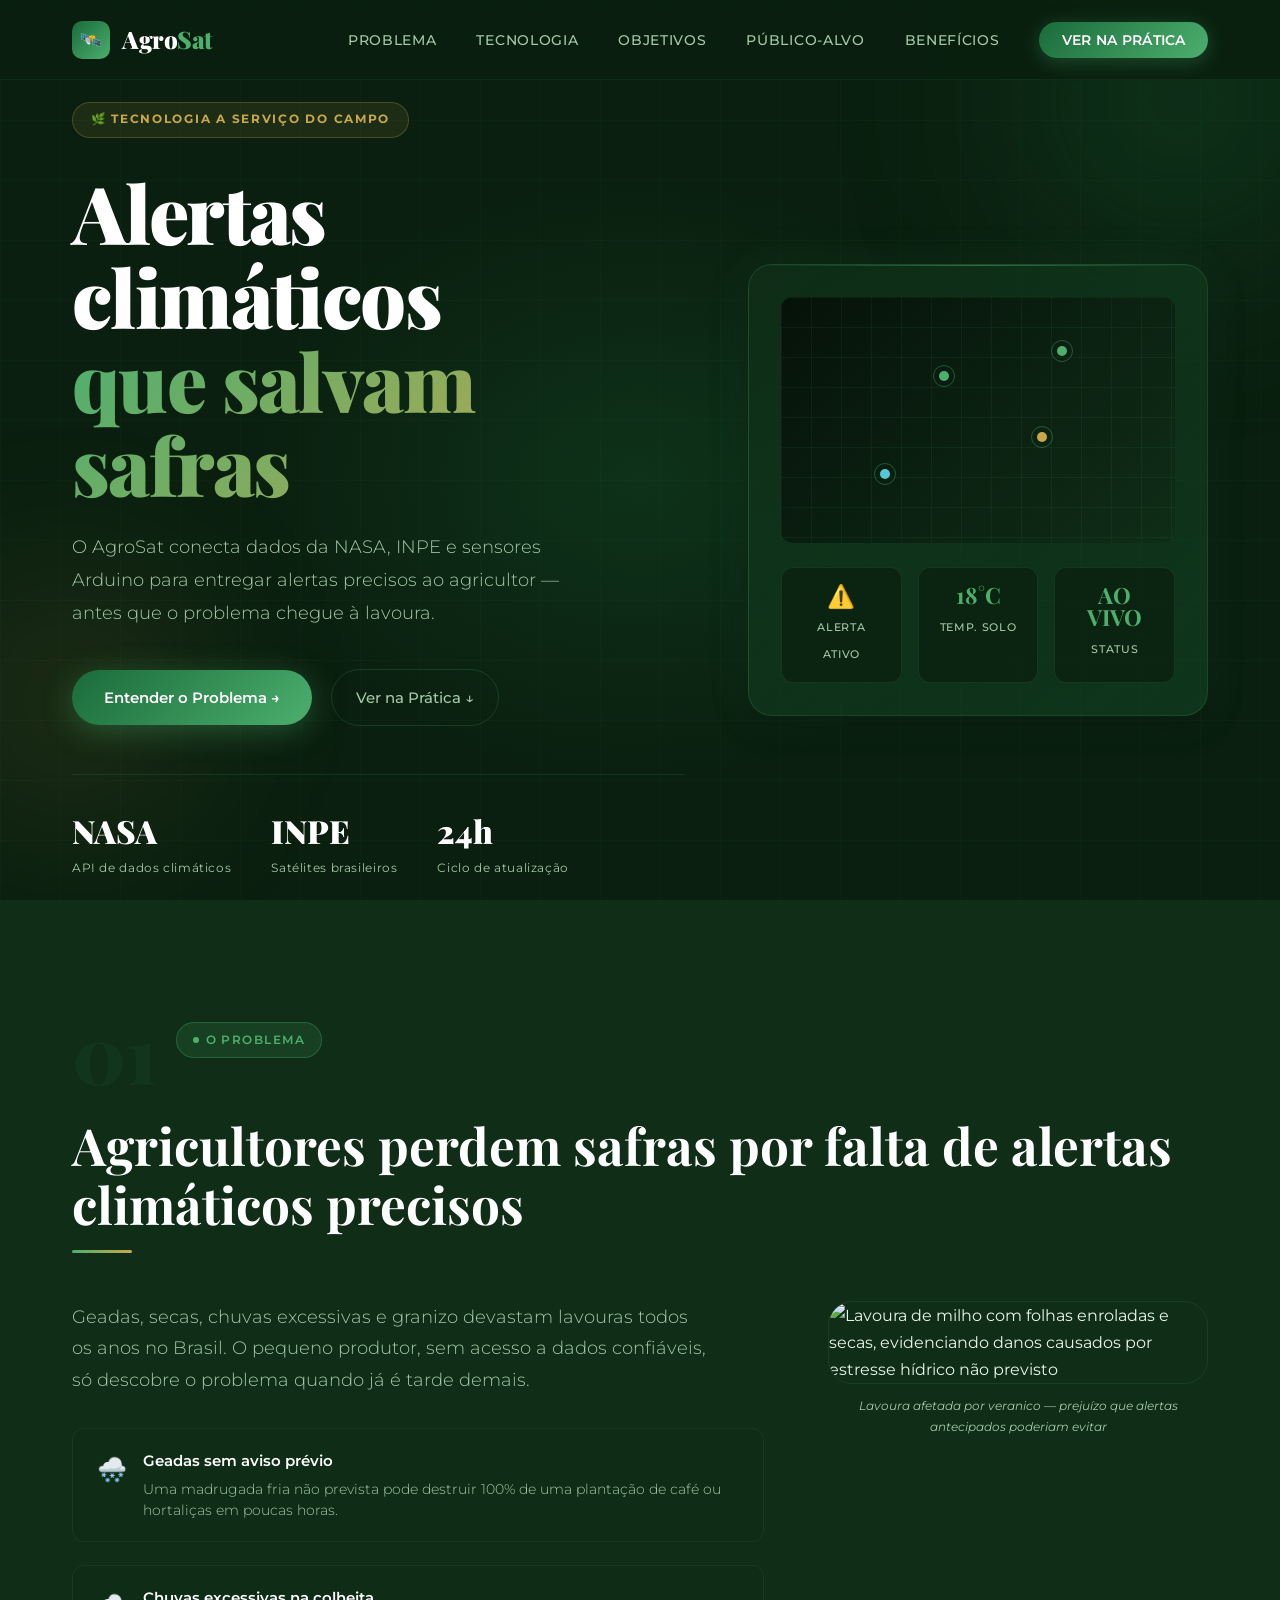
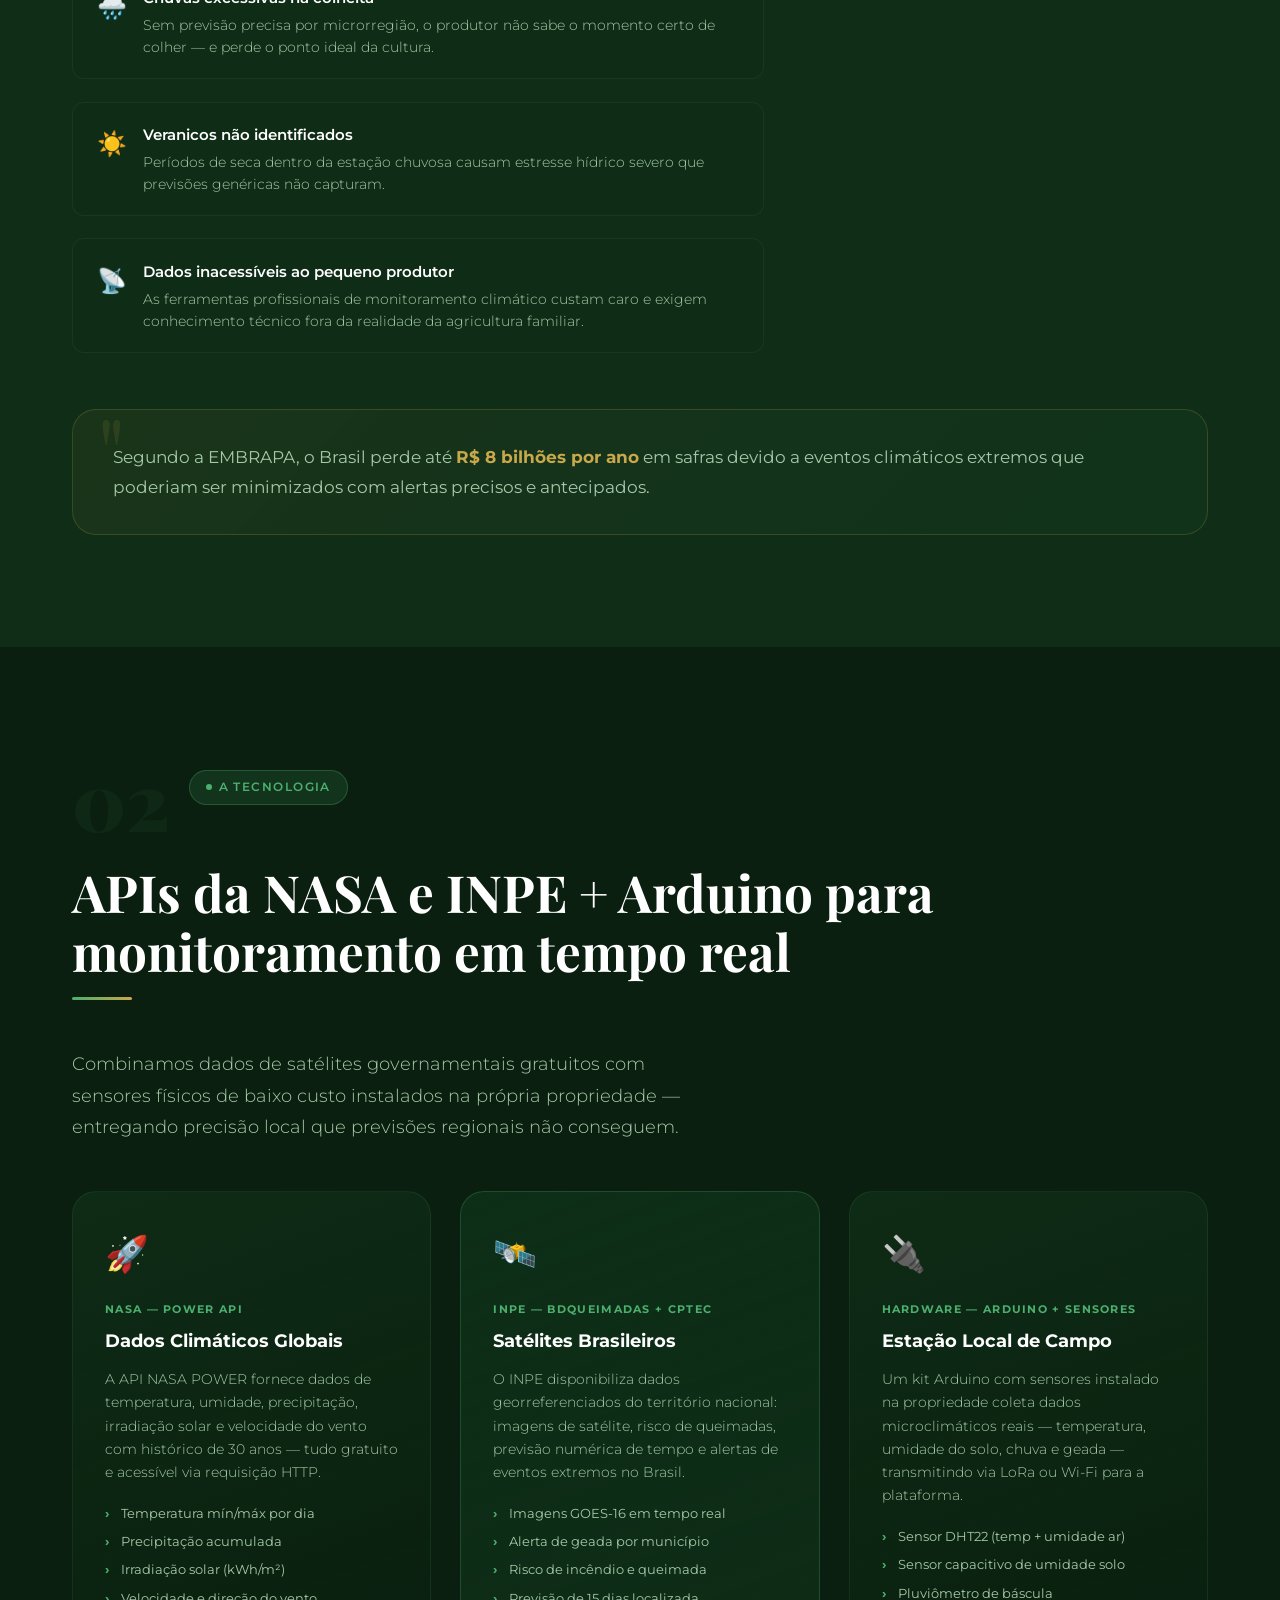
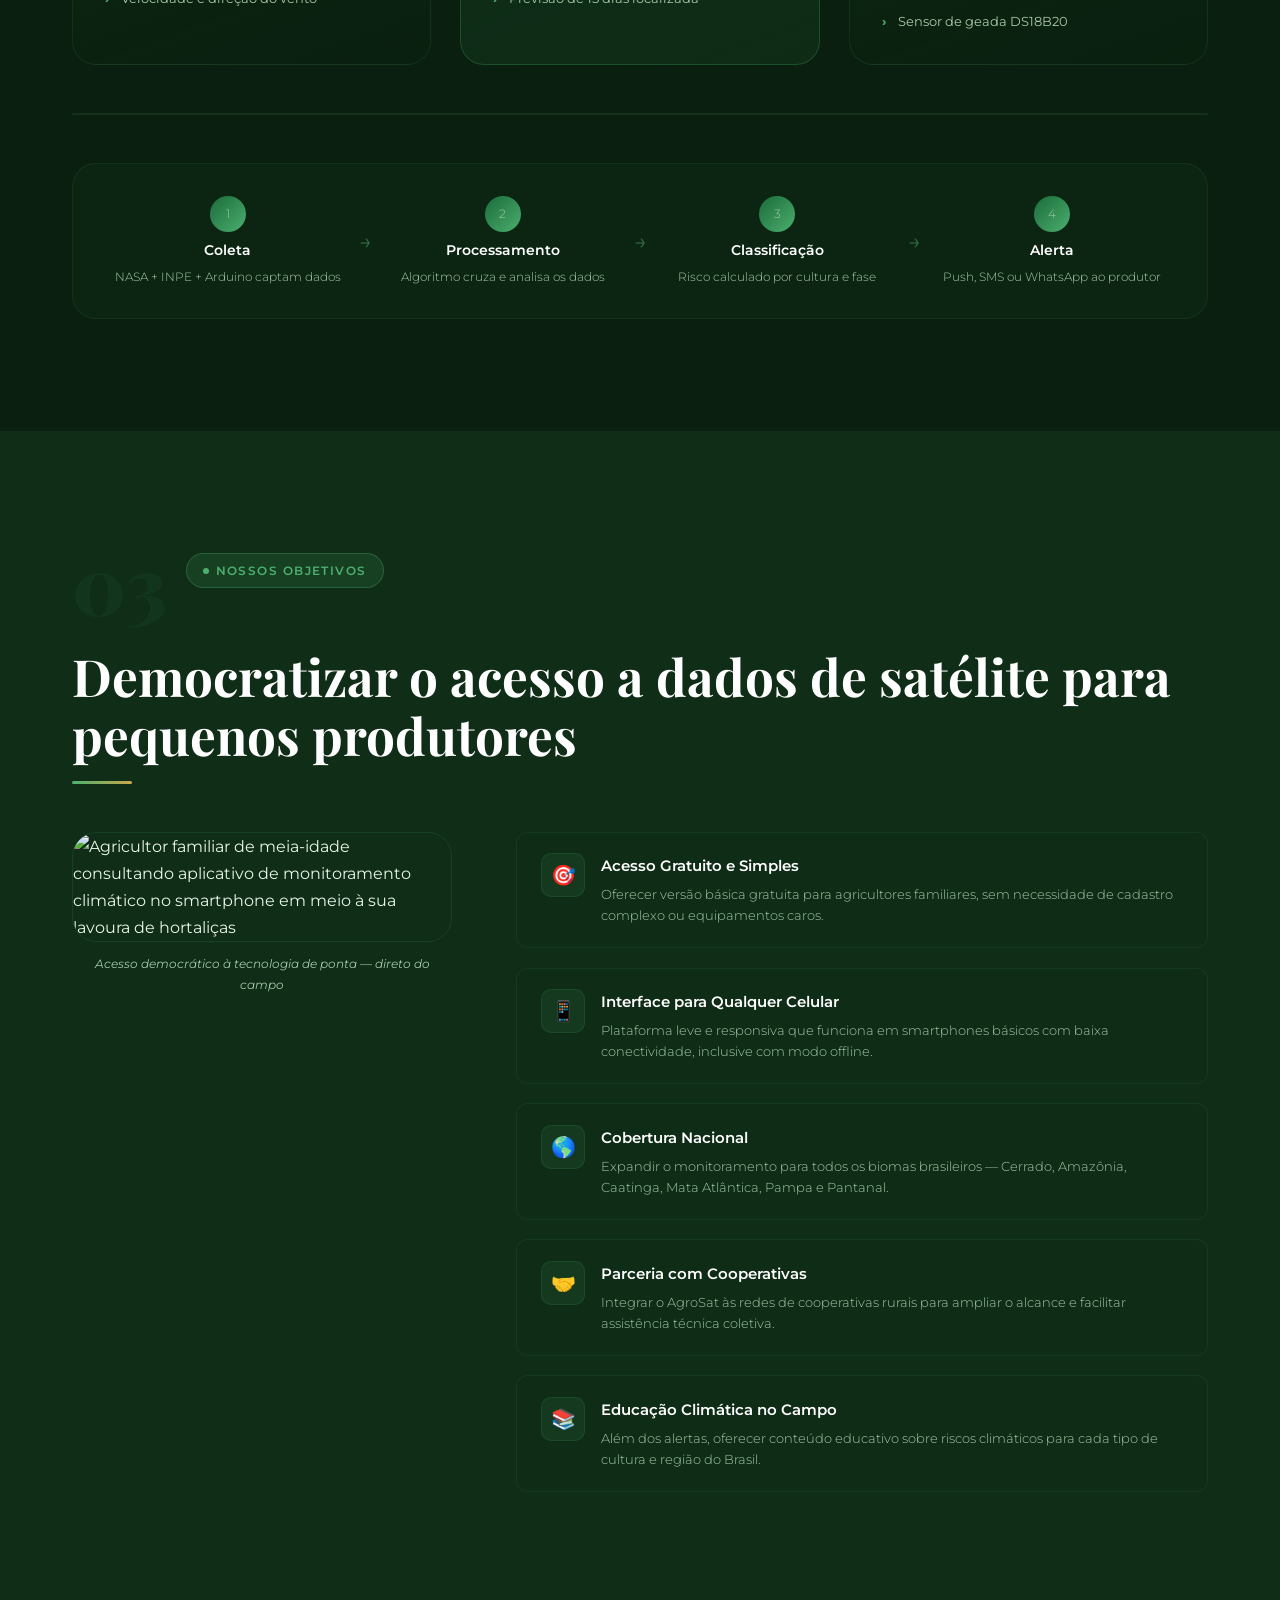
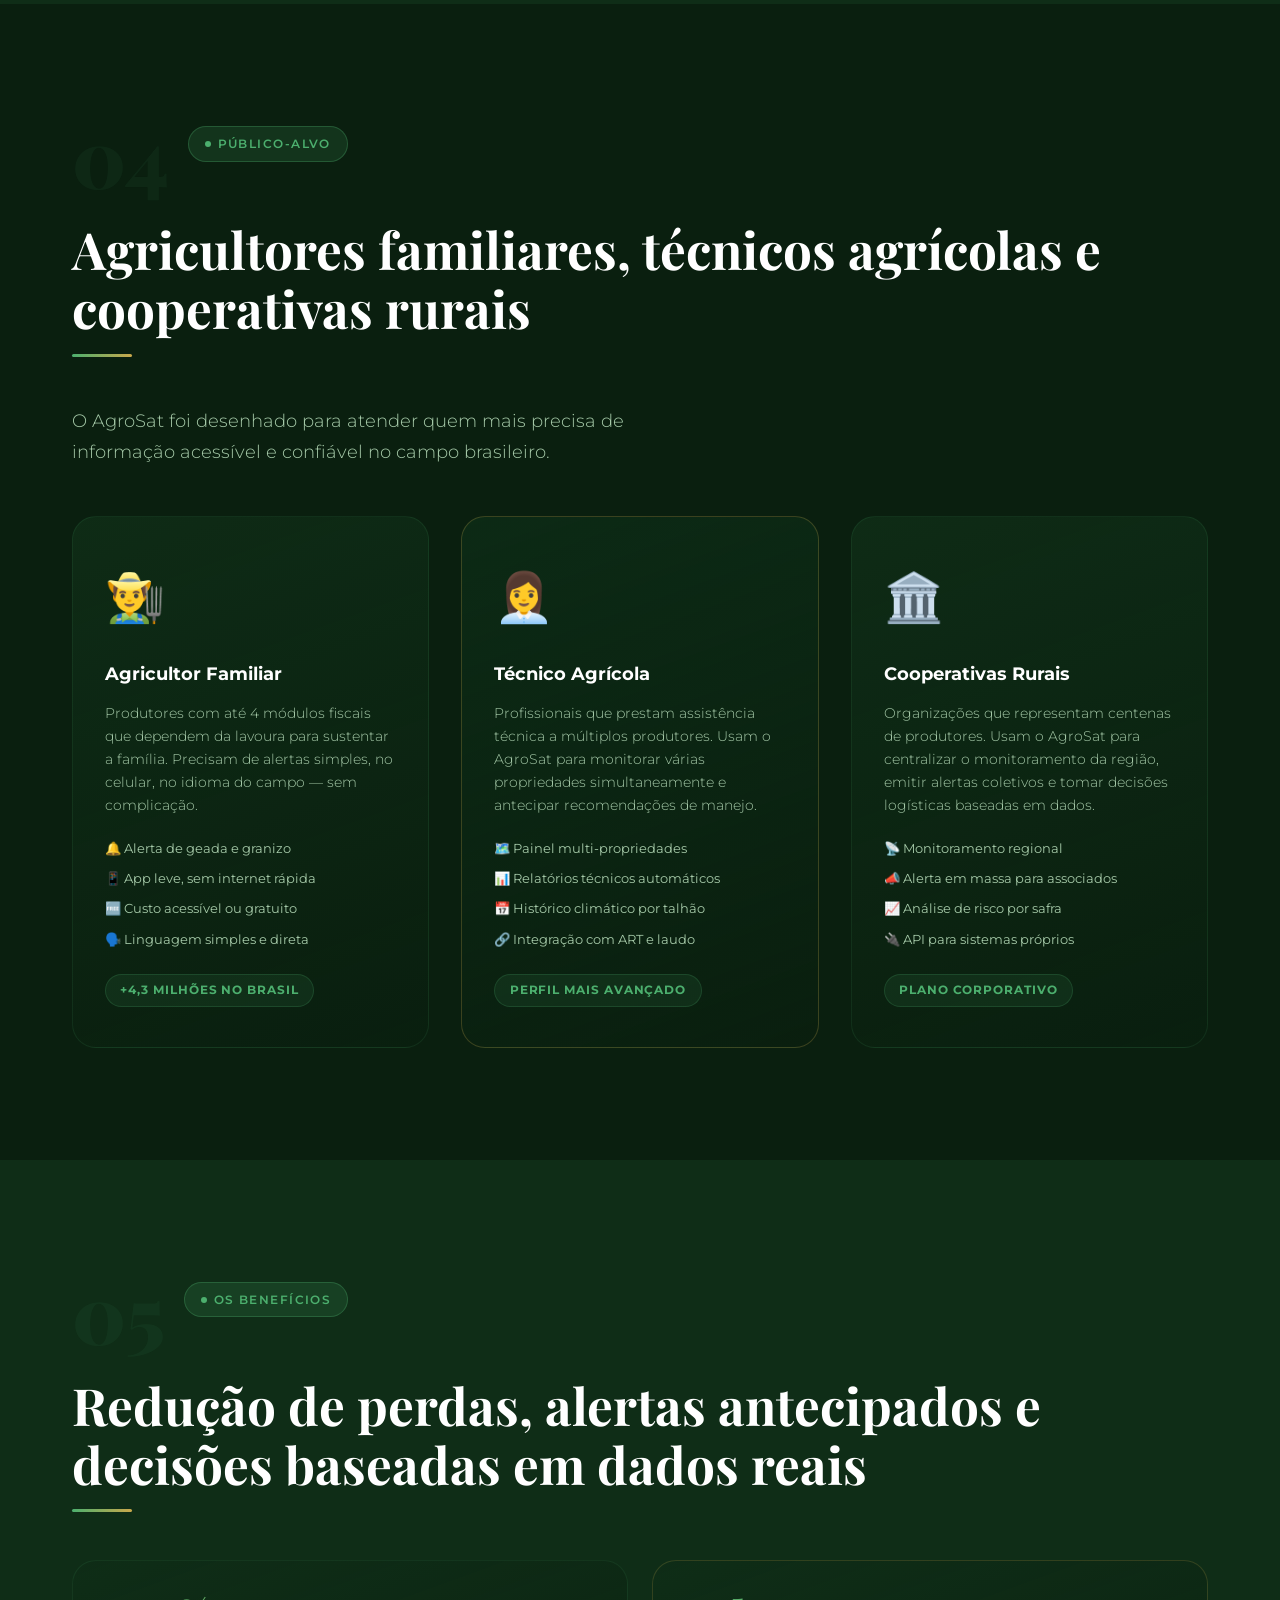
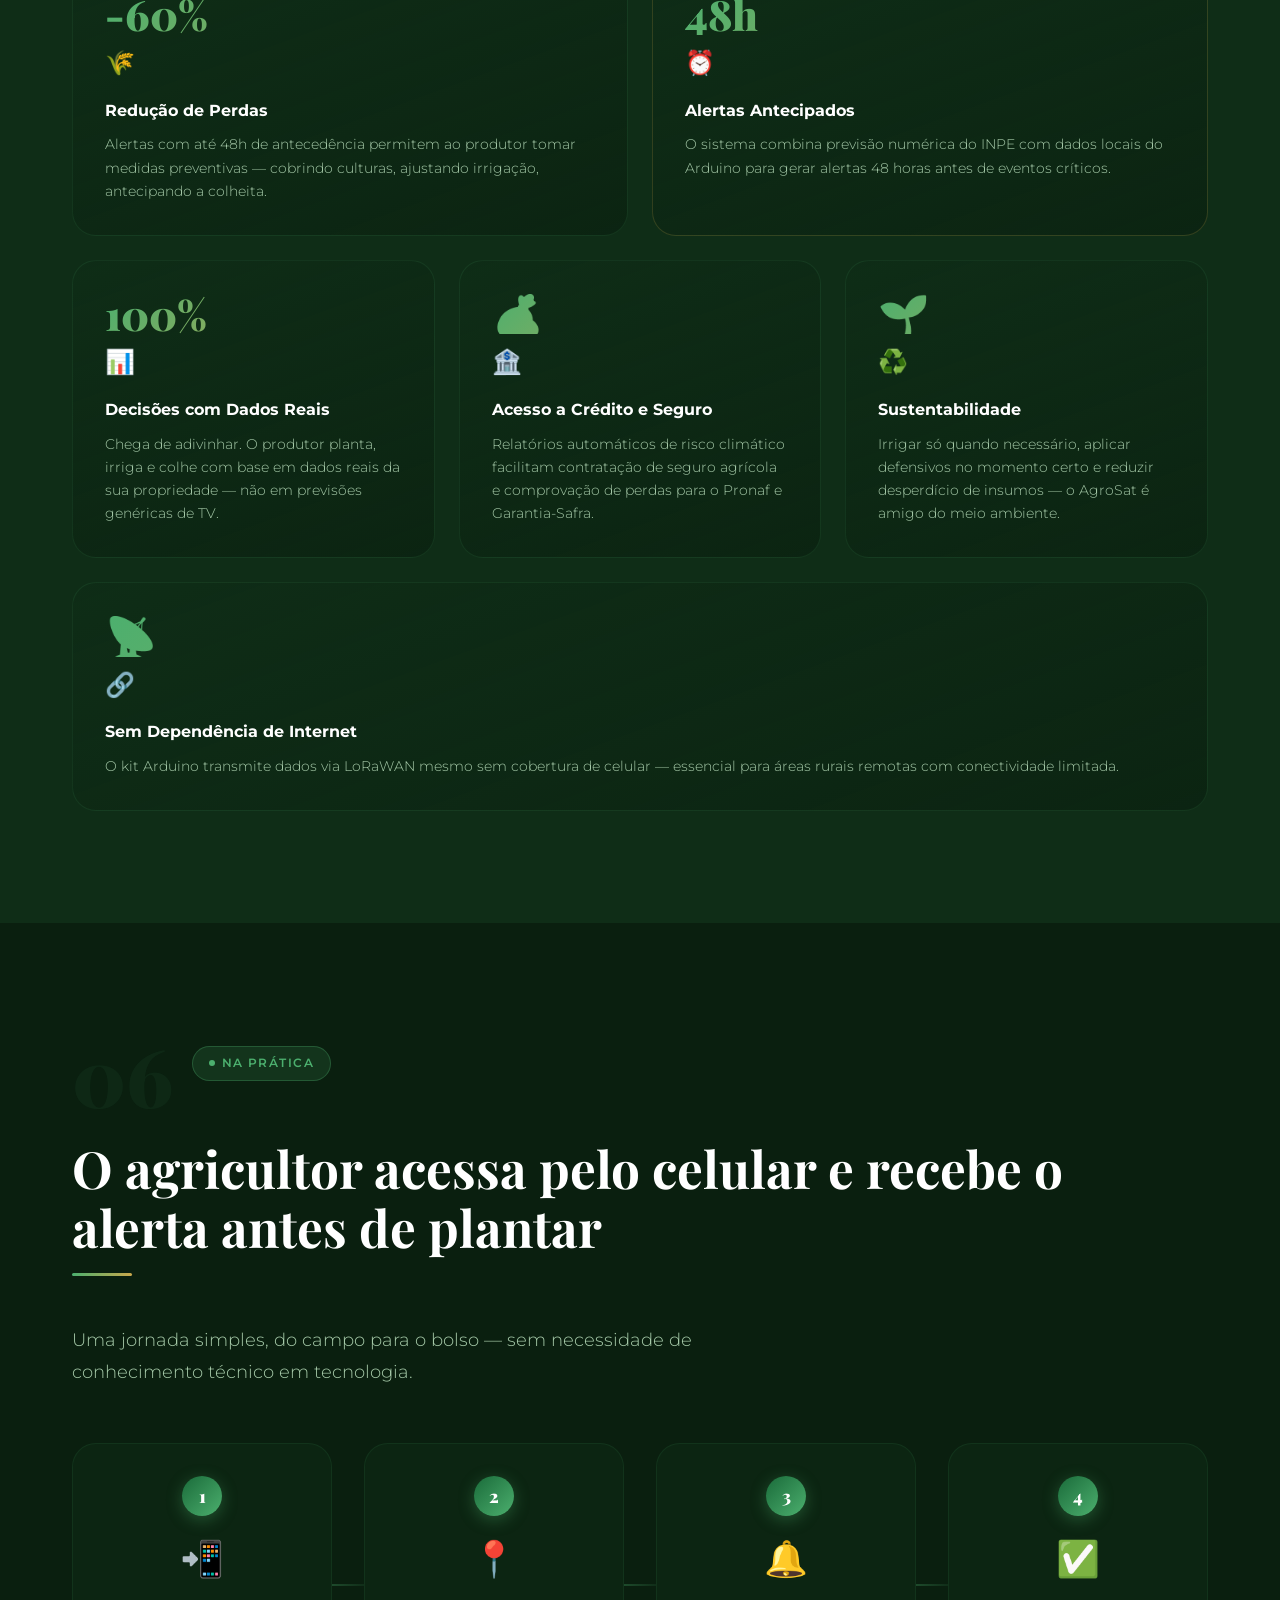
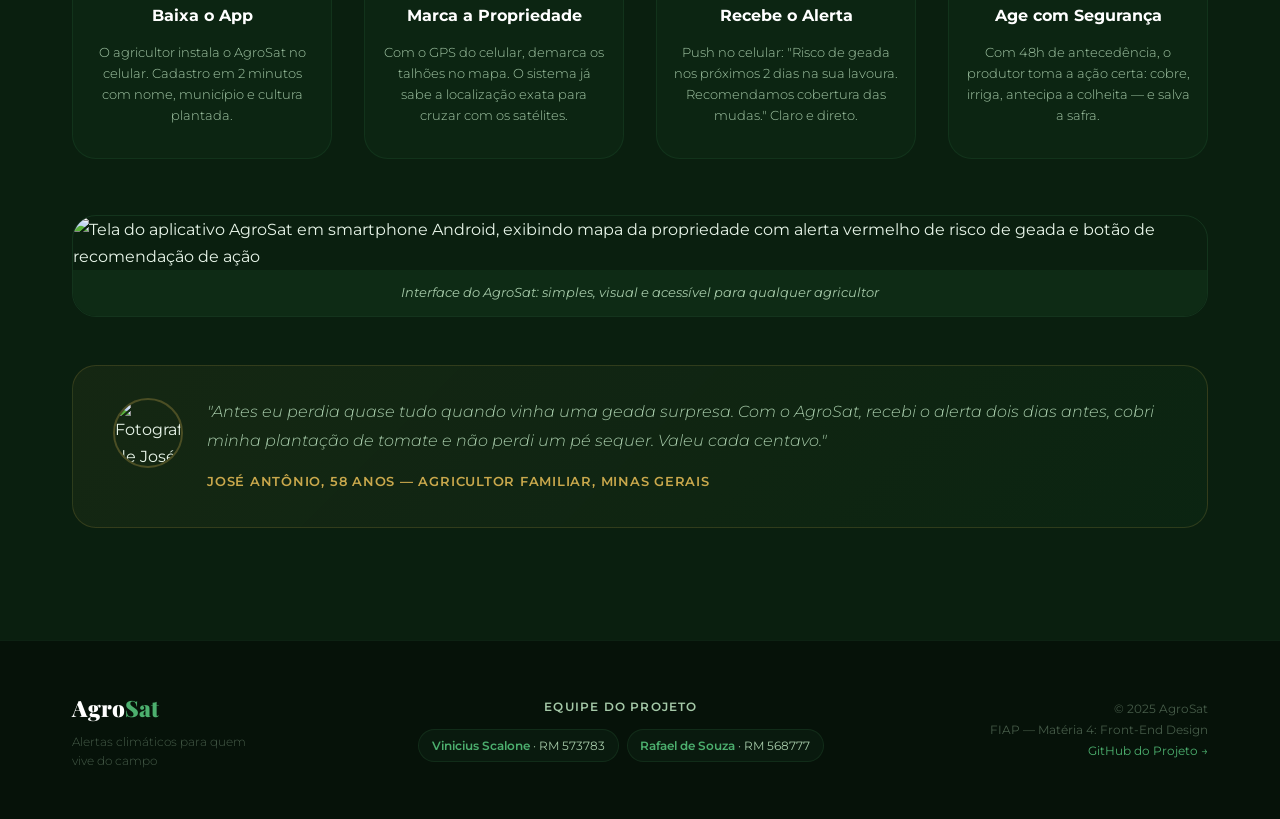
==== commit 3c896c50: "Update index.html" ====
--- a/index.html
+++ b/index.html
@@ -262,10 +262,6 @@
         </div>
 
         <figure class="tec-diagrama" aria-label="Diagrama do fluxo de dados do AgroSat">
-          <img
-            src="images/diagrama-sistema.jpg"
-            alt="Diagrama esquemático mostrando o fluxo de dados: satélites NASA e INPE enviam dados para a plataforma AgroSat, que integra com sensores Arduino no campo e envia alertas ao celular do agricultor"
-          />
         </figure>
 
         <div class="tec-fluxo" role="list" aria-label="Fluxo de dados em 4 etapas">
--- a/css/estilos.css
+++ b/css/estilos.css
@@ -1,1796 +1,212 @@
-
-
 @import url('https://fonts.googleapis.com/css2?family=Playfair+Display:wght@700;900&family=Montserrat:wght@300;400;500;600;700&display=swap');
 
-/* ── VARIÁVEIS CSS ── */
 :root {
-  --cor-primaria:        #1a6b3a;
-  --cor-secundaria:      #0d3d20;
-  --cor-acento:          #4caf6e;
-  --cor-ouro:            #c9a84c;
-  --cor-ouro-claro:      #e8c87a;
-  --cor-fundo:           #0a1f0f;
-  --cor-fundo-claro:     #0f2d17;
-  --cor-texto:           #e8f5e9;
-  --cor-texto-suave:     #a5c9a8;
-  --cor-branco:          #ffffff;
-  --cor-escuro:          #061209;
-
-  --fonte-titulo:        'Playfair Display', serif;
-  --fonte-corpo:         'Montserrat', sans-serif;
-
-  --sombra-verde:        0 0 40px rgba(76, 175, 110, 0.15);
-  --sombra-ouro:         0 0 30px rgba(201, 168, 76, 0.2);
-  --sombra-card:         0 8px 32px rgba(0, 0, 0, 0.4);
-
-  --borda-radius:        12px;
-  --borda-radius-lg:     24px;
-  --transicao:           all 0.35s cubic-bezier(0.4, 0, 0.2, 1);
-  --max-largura:         1200px;
+  --cor-primaria:#1a6b3a;--cor-secundaria:#0d3d20;--cor-acento:#4caf6e;
+  --cor-ouro:#c9a84c;--cor-ouro-claro:#e8c87a;--cor-fundo:#0a1f0f;
+  --cor-fundo-claro:#0f2d17;--cor-texto:#e8f5e9;--cor-texto-suave:#a5c9a8;
+  --cor-branco:#ffffff;--cor-escuro:#061209;
+  --fonte-titulo:'Playfair Display',serif;--fonte-corpo:'Montserrat',sans-serif;
+  --sombra-verde:0 0 40px rgba(76,175,110,.15);--sombra-ouro:0 0 30px rgba(201,168,76,.2);
+  --sombra-card:0 8px 32px rgba(0,0,0,.4);--borda-radius:12px;--borda-radius-lg:24px;
+  --transicao:all .35s cubic-bezier(.4,0,.2,1);--max-largura:1200px;
 }
 
-/* ── BASE ── */
-body {
-  font-family: var(--fonte-corpo);
-  background-color: var(--cor-fundo);
-  color: var(--cor-texto);
-  font-size: 1rem;
-  line-height: 1.7;
-  overflow-x: hidden;
+body{font-family:var(--fonte-corpo);background-color:var(--cor-fundo);color:var(--cor-texto);font-size:1rem;line-height:1.7;overflow-x:hidden}
+.container{max-width:var(--max-largura);margin:0 auto;padding:0 2rem}
+.secao-titulo{font-family:var(--fonte-titulo);font-size:clamp(2rem,5vw,3.2rem);color:var(--cor-branco);line-height:1.15;margin-bottom:1rem}
+.secao-subtitulo{font-size:1.1rem;color:var(--cor-texto-suave);font-weight:300;max-width:640px;line-height:1.8}
+.tag-destaque{display:inline-flex;align-items:center;gap:.4rem;background:rgba(76,175,110,.15);border:1px solid rgba(76,175,110,.3);color:var(--cor-acento);font-size:.75rem;font-weight:600;letter-spacing:.12em;text-transform:uppercase;padding:.4rem 1rem;border-radius:999px;margin-bottom:1.5rem}
+.tag-destaque::before{content:'';width:6px;height:6px;background:var(--cor-acento);border-radius:50%;animation:pulsar 2s infinite}
+@keyframes pulsar{0%,100%{opacity:1;transform:scale(1)}50%{opacity:.4;transform:scale(1.5)}}
+
+.nav{position:fixed;top:0;left:0;right:0;z-index:1000;padding:1.2rem 0;background:rgba(10,31,15,.85);backdrop-filter:blur(16px);-webkit-backdrop-filter:blur(16px);border-bottom:1px solid rgba(76,175,110,.1);transition:var(--transicao)}
+.nav-inner{display:flex;align-items:center;justify-content:space-between;max-width:var(--max-largura);margin:0 auto;padding:0 2rem}
+.nav-logo{display:flex;align-items:center;gap:.75rem}
+.nav-logo-icone{width:38px;height:38px;background:linear-gradient(135deg,var(--cor-primaria),var(--cor-acento));border-radius:10px;display:flex;align-items:center;justify-content:center;font-size:1.1rem}
+.nav-logo-texto{font-family:var(--fonte-titulo);font-size:1.5rem;font-weight:900;color:var(--cor-branco);letter-spacing:-.02em}
+.nav-logo-texto span{color:var(--cor-acento)}
+.nav-menu{display:flex;align-items:center;gap:2.5rem}
+.nav-menu a{font-size:.85rem;font-weight:500;color:var(--cor-texto-suave);letter-spacing:.05em;text-transform:uppercase;transition:var(--transicao);position:relative}
+.nav-menu a::after{content:'';position:absolute;bottom:-4px;left:0;width:0;height:2px;background:var(--cor-acento);transition:var(--transicao)}
+.nav-menu a:hover{color:var(--cor-acento)}
+.nav-menu a:hover::after{width:100%}
+.nav-cta{background:linear-gradient(135deg,var(--cor-primaria),var(--cor-acento));color:var(--cor-branco)!important;padding:.6rem 1.4rem;border-radius:999px;font-weight:600!important;letter-spacing:.02em!important;transition:var(--transicao)!important;box-shadow:0 4px 20px rgba(76,175,110,.3)}
+.nav-cta::after{display:none!important}
+.nav-cta:hover{transform:translateY(-2px)!important;box-shadow:0 8px 30px rgba(76,175,110,.45)!important;color:var(--cor-branco)!important}
+
+#hero{min-height:100vh;display:flex;align-items:center;position:relative;overflow:hidden;padding-top:5rem}
+.hero-bg{position:absolute;inset:0;z-index:0}
+.hero-bg-grade{position:absolute;inset:0;background-image:linear-gradient(rgba(76,175,110,.03) 1px,transparent 1px),linear-gradient(90deg,rgba(76,175,110,.03) 1px,transparent 1px);background-size:60px 60px}
+.hero-bg-glow{position:absolute;top:20%;left:50%;transform:translateX(-50%);width:800px;height:600px;background:radial-gradient(ellipse,rgba(26,107,58,.25) 0%,transparent 70%);pointer-events:none}
+.hero-orb{position:absolute;border-radius:50%;filter:blur(80px);pointer-events:none;animation:flutuar 8s ease-in-out infinite}
+.hero-orb-1{width:400px;height:400px;background:radial-gradient(circle,rgba(26,107,58,.3),transparent);top:-100px;right:-100px}
+.hero-orb-2{width:300px;height:300px;background:radial-gradient(circle,rgba(201,168,76,.15),transparent);bottom:50px;left:-80px;animation-delay:-4s}
+@keyframes flutuar{0%,100%{transform:translateY(0px) scale(1)}50%{transform:translateY(-30px) scale(1.05)}}
+.hero-inner{position:relative;z-index:1;display:flex;align-items:center;justify-content:space-between;gap:4rem;width:100%;max-width:var(--max-largura);margin:0 auto;padding:0 2rem}
+.hero-conteudo{flex:1;max-width:620px}
+.hero-badge{display:inline-flex;align-items:center;gap:.5rem;background:rgba(201,168,76,.1);border:1px solid rgba(201,168,76,.25);color:var(--cor-ouro);font-size:.72rem;font-weight:700;letter-spacing:.15em;text-transform:uppercase;padding:.45rem 1.1rem;border-radius:999px;margin-bottom:2rem}
+.hero-titulo{font-family:var(--fonte-titulo);font-size:clamp(2.8rem,7vw,5rem);font-weight:900;color:var(--cor-branco);line-height:1.05;margin-bottom:1.5rem;letter-spacing:-.02em}
+.hero-titulo-destaque{display:block;background:linear-gradient(135deg,var(--cor-acento),var(--cor-ouro));-webkit-background-clip:text;-webkit-text-fill-color:transparent;background-clip:text}
+.hero-descricao{font-size:1.15rem;color:var(--cor-texto-suave);font-weight:300;line-height:1.8;margin-bottom:2.5rem;max-width:520px}
+.hero-btns{display:flex;align-items:center;gap:1.2rem;flex-wrap:wrap}
+.btn-primario{display:inline-flex;align-items:center;gap:.5rem;background:linear-gradient(135deg,var(--cor-primaria),var(--cor-acento));color:var(--cor-branco);font-family:var(--fonte-corpo);font-size:.95rem;font-weight:600;padding:.9rem 2rem;border-radius:999px;transition:var(--transicao);box-shadow:0 6px 30px rgba(76,175,110,.35)}
+.btn-primario:hover{transform:translateY(-3px);box-shadow:0 12px 40px rgba(76,175,110,.5)}
+.btn-secundario{display:inline-flex;align-items:center;gap:.5rem;color:var(--cor-texto-suave);font-size:.95rem;font-weight:500;padding:.9rem 1.5rem;border:1px solid rgba(76,175,110,.2);border-radius:999px;transition:var(--transicao)}
+.btn-secundario:hover{color:var(--cor-acento);border-color:var(--cor-acento);background:rgba(76,175,110,.08)}
+.hero-stats{display:flex;align-items:center;gap:2.5rem;margin-top:3rem;padding-top:2.5rem;border-top:1px solid rgba(76,175,110,.15);flex-wrap:wrap}
+.hero-stat-numero{font-family:var(--fonte-titulo);font-size:2rem;font-weight:900;color:var(--cor-branco);line-height:1}
+.hero-stat-label{font-size:.78rem;color:var(--cor-texto-suave);font-weight:400;letter-spacing:.05em;margin-top:.3rem}
+.hero-visual{flex:0 0 460px;position:relative}
+
+.satelite-card{background:linear-gradient(135deg,rgba(15,45,23,.9),rgba(26,107,58,.3));border:1px solid rgba(76,175,110,.2);border-radius:var(--borda-radius-lg);padding:2rem;position:relative;overflow:hidden;box-shadow:var(--sombra-card),var(--sombra-verde);animation:flutuar 6s ease-in-out infinite}
+.satelite-card::before{content:'';position:absolute;top:0;left:0;right:0;height:1px;background:linear-gradient(90deg,transparent,rgba(76,175,110,.5),transparent)}
+.satelite-mapa{width:100%;aspect-ratio:16/10;background:linear-gradient(135deg,var(--cor-escuro),var(--cor-fundo-claro));border-radius:var(--borda-radius);position:relative;overflow:hidden;margin-bottom:1.5rem}
+.mapa-grade{position:absolute;inset:0;background-image:linear-gradient(rgba(76,175,110,.08) 1px,transparent 1px),linear-gradient(90deg,rgba(76,175,110,.08) 1px,transparent 1px);background-size:30px 30px}
+.mapa-ponto{position:absolute;width:10px;height:10px;border-radius:50%;background:var(--cor-acento);box-shadow:0 0 0 0 rgba(76,175,110,.5);animation:ping 2s ease-in-out infinite}
+.mapa-ponto::after{content:'';position:absolute;inset:-6px;border-radius:50%;border:1.5px solid rgba(76,175,110,.4);animation:expandir 2s ease-in-out infinite}
+.mapa-ponto:nth-child(2){top:30%;left:40%;animation-delay:.5s}
+.mapa-ponto:nth-child(3){top:55%;left:65%;animation-delay:1s;background:var(--cor-ouro);box-shadow:0 0 0 0 rgba(201,168,76,.5)}
+.mapa-ponto:nth-child(4){top:20%;left:70%;animation-delay:1.5s}
+.mapa-ponto:nth-child(5){top:70%;left:25%;animation-delay:.8s;background:#56c7d6}
+@keyframes ping{0%,100%{transform:scale(1);opacity:1}50%{transform:scale(1.3);opacity:.8}}
+@keyframes expandir{0%{transform:scale(1);opacity:.8}100%{transform:scale(3);opacity:0}}
+.mapa-linhas{position:absolute;inset:0}
+.mapa-linha{position:absolute;height:1px;background:linear-gradient(90deg,transparent,rgba(76,175,110,.3),transparent);transform-origin:left center}
+.mapa-linha:nth-child(1){top:33%;width:40%;left:20%}
+.mapa-linha:nth-child(2){top:57%;width:35%;left:35%;transform:rotate(-12deg)}
+.satelite-metricas{display:flex;gap:1rem}
+.metrica-chip{flex:1;background:rgba(10,31,15,.7);border:1px solid rgba(76,175,110,.15);border-radius:var(--borda-radius);padding:1rem;text-align:center}
+.metrica-chip-valor{font-family:var(--fonte-titulo);font-size:1.4rem;font-weight:700;color:var(--cor-acento);display:block;line-height:1;margin-bottom:.35rem}
+.metrica-chip-label{font-size:.7rem;color:var(--cor-texto-suave);font-weight:500;text-transform:uppercase;letter-spacing:.06em}
+
+.secao{padding:7rem 0}
+.secao-alt{background:var(--cor-fundo-claro)}
+.secao-divider{width:60px;height:3px;background:linear-gradient(90deg,var(--cor-acento),var(--cor-ouro));border-radius:999px;margin-bottom:3rem}
+.secao-cabecalho{display:flex;align-items:center;gap:1.2rem;margin-bottom:1.5rem}
+.secao-num{font-family:var(--fonte-titulo);font-size:5rem;font-weight:900;color:rgba(76,175,110,.07);line-height:1;user-select:none;flex-shrink:0}
+
+.problema-layout{display:flex;gap:4rem;align-items:flex-start;margin-top:3rem}
+.problema-texto{flex:1}
+.problema-lista{display:flex;flex-direction:column;gap:1.4rem;margin-top:2rem}
+.problema-lista-item{display:flex;align-items:flex-start;gap:1rem;padding:1.2rem 1.5rem;background:rgba(15,45,23,.6);border:1px solid rgba(76,175,110,.1);border-radius:var(--borda-radius);transition:var(--transicao)}
+.problema-lista-item:hover{border-color:rgba(76,175,110,.25);transform:translateX(4px)}
+.prob-icone{font-size:1.5rem;flex-shrink:0;margin-top:.15rem}
+.problema-lista-item strong{display:block;font-size:.95rem;font-weight:600;color:var(--cor-branco);margin-bottom:.3rem}
+.problema-lista-item p{font-size:.85rem;color:var(--cor-texto-suave);font-weight:300;line-height:1.6}
+.problema-figura{flex:0 0 380px}
+.problema-figura img{width:100%;border-radius:var(--borda-radius-lg);border:1px solid rgba(76,175,110,.15)}
+.problema-figura figcaption{font-size:.75rem;color:var(--cor-texto-suave);text-align:center;margin-top:.75rem;font-style:italic}
+.destaque-box{margin-top:3.5rem;background:linear-gradient(135deg,rgba(201,168,76,.06),rgba(26,107,58,.1));border:1px solid rgba(201,168,76,.2);border-radius:var(--borda-radius-lg);padding:2rem 2.5rem;position:relative;overflow:hidden}
+.destaque-aspas{position:absolute;top:-.5rem;left:1.5rem;font-family:var(--fonte-titulo);font-size:6rem;color:rgba(201,168,76,.12);line-height:1;user-select:none}
+.destaque-box p{font-size:1.05rem;color:var(--cor-texto-suave);font-weight:400;line-height:1.8;position:relative}
+.destaque-box strong{color:var(--cor-ouro)}
+
+.tec-grid{display:flex;gap:1.8rem;margin-top:3rem;flex-wrap:wrap}
+.tec-card{flex:1;min-width:260px;background:linear-gradient(160deg,rgba(15,45,23,.9),rgba(10,31,15,.7));border:1px solid rgba(76,175,110,.12);border-radius:var(--borda-radius-lg);padding:2rem;transition:var(--transicao)}
+.tec-card:hover{border-color:rgba(76,175,110,.3);transform:translateY(-6px);box-shadow:var(--sombra-card),var(--sombra-verde)}
+.tec-card-destaque{border-color:rgba(76,175,110,.25);background:linear-gradient(160deg,rgba(26,107,58,.2),rgba(15,45,23,.9))}
+.tec-card-icone{font-size:2.2rem;margin-bottom:1rem}
+.tec-card-fonte{font-size:.68rem;font-weight:700;color:var(--cor-acento);text-transform:uppercase;letter-spacing:.12em;margin-bottom:.5rem}
+.tec-card-titulo{font-size:1.1rem;font-weight:700;color:var(--cor-branco);margin-bottom:.75rem}
+.tec-card-texto{font-size:.85rem;color:var(--cor-texto-suave);font-weight:300;line-height:1.7;margin-bottom:1.2rem}
+.tec-card-lista{display:flex;flex-direction:column;gap:.4rem}
+.tec-card-lista li{font-size:.8rem;color:var(--cor-texto-suave);padding-left:1rem;position:relative;font-weight:400}
+.tec-card-lista li::before{content:'›';position:absolute;left:0;color:var(--cor-acento);font-weight:700}
+.tec-diagrama{margin:3rem 0;border-radius:var(--borda-radius-lg);overflow:hidden;border:1px solid rgba(76,175,110,.12)}
+.tec-diagrama img{width:100%;max-height:280px;object-fit:cover}
+.tec-fluxo{display:flex;align-items:center;gap:.5rem;flex-wrap:wrap;justify-content:center;background:rgba(15,45,23,.5);border:1px solid rgba(76,175,110,.1);border-radius:var(--borda-radius-lg);padding:2rem;margin-top:1rem}
+.tec-fluxo-passo{display:flex;flex-direction:column;align-items:center;gap:.4rem;flex:1;min-width:120px;text-align:center}
+.fluxo-num{width:36px;height:36px;border-radius:50%;background:linear-gradient(135deg,var(--cor-primaria),var(--cor-acento));color:var(--cor-branco);font-weight:700;font-size:.9rem;display:flex;align-items:center;justify-content:center}
+.tec-fluxo-passo strong{font-size:.88rem;color:var(--cor-branco);font-weight:600}
+.tec-fluxo-passo span{font-size:.75rem;color:var(--cor-texto-suave);font-weight:300;line-height:1.4}
+.tec-fluxo-seta{font-size:1.4rem;color:var(--cor-acento);opacity:.5}
+
+.obj-layout{display:flex;align-items:flex-start;gap:4rem;margin-top:3rem}
+.obj-figura{flex:0 0 380px}
+.obj-figura img{width:100%;border-radius:var(--borda-radius-lg);border:1px solid rgba(76,175,110,.15)}
+.obj-figura figcaption{font-size:.75rem;color:var(--cor-texto-suave);text-align:center;margin-top:.75rem;font-style:italic}
+.obj-conteudo{flex:1}
+.obj-lista{display:flex;flex-direction:column;gap:1.2rem}
+.obj-item{display:flex;align-items:flex-start;gap:1rem;padding:1.3rem 1.5rem;background:rgba(15,45,23,.5);border:1px solid rgba(76,175,110,.1);border-radius:var(--borda-radius);transition:var(--transicao)}
+.obj-item:hover{border-color:rgba(76,175,110,.25);background:rgba(26,107,58,.1)}
+.obj-item-icone{flex-shrink:0;width:44px;height:44px;background:rgba(76,175,110,.1);border-radius:10px;display:flex;align-items:center;justify-content:center;font-size:1.25rem;border:1px solid rgba(76,175,110,.15)}
+.obj-item h3{font-size:.95rem;font-weight:600;color:var(--cor-branco);margin-bottom:.3rem}
+.obj-item p{font-size:.83rem;color:var(--cor-texto-suave);font-weight:300;line-height:1.6}
+
+.pub-grid{display:flex;gap:2rem;margin-top:3rem;flex-wrap:wrap}
+.pub-card{flex:1;min-width:260px;background:linear-gradient(160deg,rgba(15,45,23,.9),rgba(10,31,15,.7));border:1px solid rgba(76,175,110,.12);border-radius:var(--borda-radius-lg);padding:2.5rem 2rem;transition:var(--transicao);position:relative}
+.pub-card:hover{transform:translateY(-8px);border-color:rgba(76,175,110,.3);box-shadow:var(--sombra-card),var(--sombra-verde)}
+.pub-card-destaque{border-color:rgba(201,168,76,.25);background:linear-gradient(160deg,rgba(26,107,58,.15),rgba(10,31,15,.9))}
+.pub-avatar{font-size:3rem;margin-bottom:1.2rem;display:block}
+.pub-titulo{font-size:1.15rem;font-weight:700;color:var(--cor-branco);margin-bottom:.8rem}
+.pub-desc{font-size:.85rem;color:var(--cor-texto-suave);font-weight:300;line-height:1.7;margin-bottom:1.2rem}
+.pub-necessidades{display:flex;flex-direction:column;gap:.5rem;margin-bottom:1.5rem}
+.pub-necessidades li{font-size:.82rem;color:var(--cor-texto-suave);font-weight:400}
+.pub-badge{display:inline-block;background:rgba(76,175,110,.1);border:1px solid rgba(76,175,110,.2);color:var(--cor-acento);font-size:.72rem;font-weight:700;text-transform:uppercase;letter-spacing:.08em;padding:.35rem .9rem;border-radius:999px}
+
+.ben-grid{display:flex;flex-wrap:wrap;gap:1.5rem;margin-top:3rem}
+.ben-card{flex:1;min-width:280px;background:linear-gradient(160deg,rgba(15,45,23,.9),rgba(10,31,15,.6));border:1px solid rgba(76,175,110,.12);border-radius:var(--borda-radius-lg);padding:2rem;transition:var(--transicao);position:relative;overflow:hidden}
+.ben-card::before{content:'';position:absolute;top:0;left:0;right:0;height:2px;background:linear-gradient(90deg,var(--cor-primaria),var(--cor-acento));transform:scaleX(0);transform-origin:left;transition:var(--transicao)}
+.ben-card:hover::before{transform:scaleX(1)}
+.ben-card:hover{transform:translateY(-6px);border-color:rgba(76,175,110,.25);box-shadow:var(--sombra-card),var(--sombra-verde)}
+.ben-card-destaque{flex:0 0 calc(50% - .75rem);border-color:rgba(201,168,76,.2)}
+.ben-numero{font-family:var(--fonte-titulo);font-size:2.6rem;font-weight:900;background:linear-gradient(135deg,var(--cor-acento),var(--cor-ouro));-webkit-background-clip:text;-webkit-text-fill-color:transparent;background-clip:text;line-height:1;margin-bottom:.5rem}
+.ben-icone{font-size:1.5rem;margin-bottom:.8rem}
+.ben-card h3{font-size:1rem;font-weight:700;color:var(--cor-branco);margin-bottom:.6rem}
+.ben-card p{font-size:.85rem;color:var(--cor-texto-suave);font-weight:300;line-height:1.7}
+
+.app-passos{display:flex;align-items:flex-start;gap:0;margin:3.5rem 0;flex-wrap:wrap}
+.app-passo{flex:1;min-width:180px;display:flex;flex-direction:column;align-items:center;text-align:center;gap:.8rem;padding:2rem 1rem;background:rgba(15,45,23,.5);border:1px solid rgba(76,175,110,.1);border-radius:var(--borda-radius-lg);transition:var(--transicao);position:relative}
+.app-passo:hover{background:rgba(26,107,58,.12);border-color:rgba(76,175,110,.25);transform:translateY(-4px)}
+.app-passo-num{width:40px;height:40px;background:linear-gradient(135deg,var(--cor-primaria),var(--cor-acento));color:var(--cor-branco);font-weight:900;font-family:var(--fonte-titulo);font-size:1.1rem;border-radius:50%;display:flex;align-items:center;justify-content:center;box-shadow:0 4px 16px rgba(76,175,110,.35)}
+.app-passo-icone{font-size:2.2rem}
+.app-passo h3{font-size:1rem;font-weight:700;color:var(--cor-branco)}
+.app-passo p{font-size:.82rem;color:var(--cor-texto-suave);font-weight:300;line-height:1.6}
+.app-passo-conector{flex:0 0 2rem;height:2px;background:linear-gradient(90deg,rgba(76,175,110,.3),rgba(76,175,110,.1));align-self:center;margin-top:-2rem}
+.app-mockup{border-radius:var(--borda-radius-lg);overflow:hidden;border:1px solid rgba(76,175,110,.15);margin:3rem 0}
+.app-mockup img{width:100%;max-height:340px;object-fit:cover}
+.app-mockup figcaption{background:rgba(15,45,23,.9);padding:.75rem 1.5rem;font-size:.8rem;color:var(--cor-texto-suave);text-align:center;font-style:italic}
+.app-depoimento{display:flex;align-items:flex-start;gap:1.5rem;background:linear-gradient(135deg,rgba(201,168,76,.06),rgba(26,107,58,.08));border:1px solid rgba(201,168,76,.18);border-radius:var(--borda-radius-lg);padding:2rem 2.5rem}
+.app-depoimento-foto{width:70px;height:70px;border-radius:50%;object-fit:cover;border:2px solid rgba(201,168,76,.3);flex-shrink:0}
+.app-depoimento-texto{font-size:1rem;color:var(--cor-texto-suave);font-style:italic;font-weight:300;line-height:1.8;margin-bottom:.75rem}
+.app-depoimento-autor{font-size:.8rem;color:var(--cor-ouro);font-weight:600;font-style:normal;text-transform:uppercase;letter-spacing:.06em}
+
+footer{background:var(--cor-escuro);border-top:1px solid rgba(76,175,110,.1);padding:3rem 0}
+.footer-inner{display:flex;align-items:center;justify-content:space-between;flex-wrap:wrap;gap:2rem}
+.footer-logo-bloco{display:flex;flex-direction:column;gap:.4rem}
+.footer-logo{font-family:var(--fonte-titulo);font-size:1.4rem;font-weight:900;color:var(--cor-branco)}
+.footer-logo span{color:var(--cor-acento)}
+.footer-tagline{font-size:.78rem;color:rgba(165,201,168,.4);font-weight:300;max-width:180px;line-height:1.5}
+.footer-integrantes{flex:1;min-width:300px;text-align:center}
+.footer-integrantes h3{font-size:.75rem;font-weight:600;color:var(--cor-texto-suave);text-transform:uppercase;letter-spacing:.1em;margin-bottom:.75rem}
+.footer-nomes{display:flex;flex-wrap:wrap;justify-content:center;gap:.5rem}
+.footer-nome{font-size:.78rem;color:var(--cor-texto-suave);background:rgba(76,175,110,.06);border:1px solid rgba(76,175,110,.12);border-radius:999px;padding:.3rem .8rem;font-weight:400}
+.footer-nome strong{color:var(--cor-acento);font-weight:600}
+.footer-direitos{font-size:.78rem;color:rgba(165,201,168,.4);text-align:right}
+.footer-direitos a{color:var(--cor-acento);transition:var(--transicao)}
+.footer-direitos a:hover{color:var(--cor-ouro)}
+
+@media(max-width:1024px){.hero-visual{flex:0 0 360px}.func-item{flex:0 0 calc(50% - .75rem)}}
+@media(max-width:900px){
+  .problema-layout,.obj-layout{flex-direction:column}
+  .problema-figura,.obj-figura{flex:0 0 auto;width:100%}
+  .tec-fluxo-seta{display:none}
+  .tec-fluxo-passo{flex:0 0 calc(50% - .5rem)}
+  .ben-card-destaque{flex:0 0 100%}
+  .app-passo-conector{display:none}
+  .app-passo{flex:0 0 calc(50% - .75rem)}
+  .app-depoimento{flex-direction:column;gap:1rem}
 }
-
-/* ── UTILITÁRIOS ── */
-.container {
-  max-width: var(--max-largura);
-  margin: 0 auto;
-  padding: 0 2rem;
+@media(max-width:768px){
+  .nav-menu{display:none}
+  .hero-inner{flex-direction:column}
+  .hero-visual{flex:0 0 auto;width:100%;max-width:480px}
+  .hero-titulo{font-size:2.8rem}
+  .func-item{flex:0 0 100%}
+  .contato-box{flex-direction:column;gap:3rem;padding:2.5rem}
+  .footer-inner{flex-direction:column;text-align:center}
+  .footer-direitos{text-align:center}
+  .impacto-card{flex:0 0 calc(50% - 1rem)}
+  .solucao-card{flex:0 0 100%}
 }
-
-.secao-titulo {
-  font-family: var(--fonte-titulo);
-  font-size: clamp(2rem, 5vw, 3.2rem);
-  color: var(--cor-branco);
-  line-height: 1.15;
-  margin-bottom: 1rem;
-}
-
-.secao-subtitulo {
-  font-size: 1.1rem;
-  color: var(--cor-texto-suave);
-  font-weight: 300;
-  max-width: 640px;
-  line-height: 1.8;
-}
-
-.tag-destaque {
-  display: inline-flex;
-  align-items: center;
-  gap: 0.4rem;
-  background: rgba(76, 175, 110, 0.15);
-  border: 1px solid rgba(76, 175, 110, 0.3);
-  color: var(--cor-acento);
-  font-size: 0.75rem;
-  font-weight: 600;
-  letter-spacing: 0.12em;
-  text-transform: uppercase;
-  padding: 0.4rem 1rem;
-  border-radius: 999px;
-  margin-bottom: 1.5rem;
-}
-
-.tag-destaque::before {
-  content: '';
-  width: 6px;
-  height: 6px;
-  background: var(--cor-acento);
-  border-radius: 50%;
-  animation: pulsar 2s infinite;
-}
-
-@keyframes pulsar {
-  0%, 100% { opacity: 1; transform: scale(1); }
-  50%       { opacity: 0.4; transform: scale(1.5); }
-}
-
-/* ── NAVEGAÇÃO ── */
-.nav {
-  position: fixed;
-  top: 0;
-  left: 0;
-  right: 0;
-  z-index: 1000;
-  padding: 1.2rem 0;
-  background: rgba(10, 31, 15, 0.85);
-  backdrop-filter: blur(16px);
-  -webkit-backdrop-filter: blur(16px);
-  border-bottom: 1px solid rgba(76, 175, 110, 0.1);
-  transition: var(--transicao);
-}
-
-.nav-inner {
-  display: flex;
-  align-items: center;
-  justify-content: space-between;
-  max-width: var(--max-largura);
-  margin: 0 auto;
-  padding: 0 2rem;
-}
-
-.nav-logo {
-  display: flex;
-  align-items: center;
-  gap: 0.75rem;
-}
-
-.nav-logo-icone {
-  width: 38px;
-  height: 38px;
-  background: linear-gradient(135deg, var(--cor-primaria), var(--cor-acento));
-  border-radius: 10px;
-  display: flex;
-  align-items: center;
-  justify-content: center;
-  font-size: 1.1rem;
-}
-
-.nav-logo-texto {
-  font-family: var(--fonte-titulo);
-  font-size: 1.5rem;
-  font-weight: 900;
-  color: var(--cor-branco);
-  letter-spacing: -0.02em;
-}
-
-.nav-logo-texto span {
-  color: var(--cor-acento);
-}
-
-.nav-menu {
-  display: flex;
-  align-items: center;
-  gap: 2.5rem;
-}
-
-.nav-menu a {
-  font-size: 0.85rem;
-  font-weight: 500;
-  color: var(--cor-texto-suave);
-  letter-spacing: 0.05em;
-  text-transform: uppercase;
-  transition: var(--transicao);
-  position: relative;
-}
-
-.nav-menu a::after {
-  content: '';
-  position: absolute;
-  bottom: -4px;
-  left: 0;
-  width: 0;
-  height: 2px;
-  background: var(--cor-acento);
-  transition: var(--transicao);
-}
-
-.nav-menu a:hover {
-  color: var(--cor-acento);
-}
-
-.nav-menu a:hover::after {
-  width: 100%;
-}
-
-.nav-cta {
-  background: linear-gradient(135deg, var(--cor-primaria), var(--cor-acento));
-  color: var(--cor-branco) !important;
-  padding: 0.6rem 1.4rem;
-  border-radius: 999px;
-  font-weight: 600 !important;
-  letter-spacing: 0.02em !important;
-  transition: var(--transicao) !important;
-  box-shadow: 0 4px 20px rgba(76, 175, 110, 0.3);
-}
-
-.nav-cta::after {
-  display: none !important;
-}
-
-.nav-cta:hover {
-  transform: translateY(-2px) !important;
-  box-shadow: 0 8px 30px rgba(76, 175, 110, 0.45) !important;
-  color: var(--cor-branco) !important;
-}
-
-/* ── HERO ── */
-#hero {
-  min-height: 100vh;
-  display: flex;
-  align-items: center;
-  position: relative;
-  overflow: hidden;
-  padding-top: 5rem;
-}
-
-.hero-bg {
-  position: absolute;
-  inset: 0;
-  z-index: 0;
-}
-
-.hero-bg-grade {
-  position: absolute;
-  inset: 0;
-  background-image:
-    linear-gradient(rgba(76, 175, 110, 0.03) 1px, transparent 1px),
-    linear-gradient(90deg, rgba(76, 175, 110, 0.03) 1px, transparent 1px);
-  background-size: 60px 60px;
-}
-
-.hero-bg-glow {
-  position: absolute;
-  top: 20%;
-  left: 50%;
-  transform: translateX(-50%);
-  width: 800px;
-  height: 600px;
-  background: radial-gradient(ellipse, rgba(26, 107, 58, 0.25) 0%, transparent 70%);
-  pointer-events: none;
-}
-
-.hero-orb {
-  position: absolute;
-  border-radius: 50%;
-  filter: blur(80px);
-  pointer-events: none;
-  animation: flutuar 8s ease-in-out infinite;
-}
-
-.hero-orb-1 {
-  width: 400px;
-  height: 400px;
-  background: radial-gradient(circle, rgba(26, 107, 58, 0.3), transparent);
-  top: -100px;
-  right: -100px;
-}
-
-.hero-orb-2 {
-  width: 300px;
-  height: 300px;
-  background: radial-gradient(circle, rgba(201, 168, 76, 0.15), transparent);
-  bottom: 50px;
-  left: -80px;
-  animation-delay: -4s;
-}
-
-@keyframes flutuar {
-  0%, 100% { transform: translateY(0px) scale(1); }
-  50%       { transform: translateY(-30px) scale(1.05); }
-}
-
-.hero-inner {
-  position: relative;
-  z-index: 1;
-  display: flex;
-  align-items: center;
-  justify-content: space-between;
-  gap: 4rem;
-  width: 100%;
-  max-width: var(--max-largura);
-  margin: 0 auto;
-  padding: 0 2rem;
-}
-
-.hero-conteudo {
-  flex: 1;
-  max-width: 620px;
-}
-
-.hero-badge {
-  display: inline-flex;
-  align-items: center;
-  gap: 0.5rem;
-  background: rgba(201, 168, 76, 0.1);
-  border: 1px solid rgba(201, 168, 76, 0.25);
-  color: var(--cor-ouro);
-  font-size: 0.72rem;
-  font-weight: 700;
-  letter-spacing: 0.15em;
-  text-transform: uppercase;
-  padding: 0.45rem 1.1rem;
-  border-radius: 999px;
-  margin-bottom: 2rem;
-}
-
-.hero-titulo {
-  font-family: var(--fonte-titulo);
-  font-size: clamp(2.8rem, 7vw, 5rem);
-  font-weight: 900;
-  color: var(--cor-branco);
-  line-height: 1.05;
-  margin-bottom: 1.5rem;
-  letter-spacing: -0.02em;
-}
-
-.hero-titulo-destaque {
-  display: block;
-  background: linear-gradient(135deg, var(--cor-acento), var(--cor-ouro));
-  -webkit-background-clip: text;
-  -webkit-text-fill-color: transparent;
-  background-clip: text;
-}
-
-.hero-descricao {
-  font-size: 1.15rem;
-  color: var(--cor-texto-suave);
-  font-weight: 300;
-  line-height: 1.8;
-  margin-bottom: 2.5rem;
-  max-width: 520px;
-}
-
-.hero-btns {
-  display: flex;
-  align-items: center;
-  gap: 1.2rem;
-  flex-wrap: wrap;
-}
-
-.btn-primario {
-  display: inline-flex;
-  align-items: center;
-  gap: 0.5rem;
-  background: linear-gradient(135deg, var(--cor-primaria), var(--cor-acento));
-  color: var(--cor-branco);
-  font-family: var(--fonte-corpo);
-  font-size: 0.95rem;
-  font-weight: 600;
-  padding: 0.9rem 2rem;
-  border-radius: 999px;
-  transition: var(--transicao);
-  box-shadow: 0 6px 30px rgba(76, 175, 110, 0.35);
-}
-
-.btn-primario:hover {
-  transform: translateY(-3px);
-  box-shadow: 0 12px 40px rgba(76, 175, 110, 0.5);
-}
-
-.btn-secundario {
-  display: inline-flex;
-  align-items: center;
-  gap: 0.5rem;
-  color: var(--cor-texto-suave);
-  font-size: 0.95rem;
-  font-weight: 500;
-  padding: 0.9rem 1.5rem;
-  border: 1px solid rgba(76, 175, 110, 0.2);
-  border-radius: 999px;
-  transition: var(--transicao);
-}
-
-.btn-secundario:hover {
-  color: var(--cor-acento);
-  border-color: var(--cor-acento);
-  background: rgba(76, 175, 110, 0.08);
-}
-
-.hero-stats {
-  display: flex;
-  align-items: center;
-  gap: 2.5rem;
-  margin-top: 3rem;
-  padding-top: 2.5rem;
-  border-top: 1px solid rgba(76, 175, 110, 0.15);
-  flex-wrap: wrap;
-}
-
-.hero-stat-numero {
-  font-family: var(--fonte-titulo);
-  font-size: 2rem;
-  font-weight: 900;
-  color: var(--cor-branco);
-  line-height: 1;
-}
-
-.hero-stat-label {
-  font-size: 0.78rem;
-  color: var(--cor-texto-suave);
-  font-weight: 400;
-  letter-spacing: 0.05em;
-  margin-top: 0.3rem;
-}
-
-.hero-visual {
-  flex: 0 0 460px;
-  position: relative;
-}
-
-.satelite-card {
-  background: linear-gradient(135deg, rgba(15, 45, 23, 0.9), rgba(26, 107, 58, 0.3));
-  border: 1px solid rgba(76, 175, 110, 0.2);
-  border-radius: var(--borda-radius-lg);
-  padding: 2rem;
-  position: relative;
-  overflow: hidden;
-  box-shadow: var(--sombra-card), var(--sombra-verde);
-  animation: flutuar 6s ease-in-out infinite;
-}
-
-.satelite-card::before {
-  content: '';
-  position: absolute;
-  top: 0;
-  left: 0;
-  right: 0;
-  height: 1px;
-  background: linear-gradient(90deg, transparent, rgba(76, 175, 110, 0.5), transparent);
-}
-
-.satelite-mapa {
-  width: 100%;
-  aspect-ratio: 16/10;
-  background: linear-gradient(135deg, var(--cor-escuro), var(--cor-fundo-claro));
-  border-radius: var(--borda-radius);
-  position: relative;
-  overflow: hidden;
-  margin-bottom: 1.5rem;
-}
-
-.mapa-grade {
-  position: absolute;
-  inset: 0;
-  background-image:
-    linear-gradient(rgba(76, 175, 110, 0.08) 1px, transparent 1px),
-    linear-gradient(90deg, rgba(76, 175, 110, 0.08) 1px, transparent 1px);
-  background-size: 30px 30px;
-}
-
-.mapa-ponto {
-  position: absolute;
-  width: 10px;
-  height: 10px;
-  border-radius: 50%;
-  background: var(--cor-acento);
-  box-shadow: 0 0 0 0 rgba(76, 175, 110, 0.5);
-  animation: ping 2s ease-in-out infinite;
-}
-
-.mapa-ponto::after {
-  content: '';
-  position: absolute;
-  inset: -6px;
-  border-radius: 50%;
-  border: 1.5px solid rgba(76, 175, 110, 0.4);
-  animation: expandir 2s ease-in-out infinite;
-}
-
-.mapa-ponto:nth-child(2) { top: 30%; left: 40%; animation-delay: 0.5s; }
-.mapa-ponto:nth-child(3) { top: 55%; left: 65%; animation-delay: 1s; background: var(--cor-ouro); box-shadow: 0 0 0 0 rgba(201,168,76,0.5); }
-.mapa-ponto:nth-child(4) { top: 20%; left: 70%; animation-delay: 1.5s; }
-.mapa-ponto:nth-child(5) { top: 70%; left: 25%; animation-delay: 0.8s; background: #56c7d6; }
-
-@keyframes ping {
-  0%, 100% { transform: scale(1); opacity: 1; }
-  50%       { transform: scale(1.3); opacity: 0.8; }
-}
-
-@keyframes expandir {
-  0%   { transform: scale(1); opacity: 0.8; }
-  100% { transform: scale(3); opacity: 0; }
-}
-
-.mapa-linhas {
-  position: absolute;
-  inset: 0;
-}
-
-.mapa-linha {
-  position: absolute;
-  height: 1px;
-  background: linear-gradient(90deg, transparent, rgba(76, 175, 110, 0.3), transparent);
-  transform-origin: left center;
-}
-
-.mapa-linha:nth-child(1) { top: 33%; width: 40%; left: 20%; }
-.mapa-linha:nth-child(2) { top: 57%; width: 35%; left: 35%; transform: rotate(-12deg); }
-
-.satelite-metricas {
-  display: flex;
-  gap: 1rem;
-}
-
-.metrica-chip {
-  flex: 1;
-  background: rgba(10, 31, 15, 0.7);
-  border: 1px solid rgba(76, 175, 110, 0.15);
-  border-radius: var(--borda-radius);
-  padding: 1rem;
-  text-align: center;
-}
-
-.metrica-chip-valor {
-  font-family: var(--fonte-titulo);
-  font-size: 1.4rem;
-  font-weight: 700;
-  color: var(--cor-acento);
-  display: block;
-  line-height: 1;
-  margin-bottom: 0.35rem;
-}
-
-.metrica-chip-label {
-  font-size: 0.7rem;
-  color: var(--cor-texto-suave);
-  font-weight: 500;
-  text-transform: uppercase;
-  letter-spacing: 0.06em;
-}
-
-/* ── SEÇÃO GENÉRICA ── */
-.secao {
-  padding: 7rem 0;
-}
-
-.secao-alt {
-  background: var(--cor-fundo-claro);
-}
-
-.secao-divider {
-  width: 60px;
-  height: 3px;
-  background: linear-gradient(90deg, var(--cor-acento), var(--cor-ouro));
-  border-radius: 999px;
-  margin-bottom: 3rem;
-}
-
-/* ── PROBLEMA ── */
-#problema .secao-inner {
-  display: flex;
-  align-items: center;
-  gap: 5rem;
-}
-
-.problema-conteudo {
-  flex: 1;
-}
-
-.problema-cards {
-  flex: 1;
-  display: flex;
-  flex-direction: column;
-  gap: 1.2rem;
-}
-
-.problema-card {
-  display: flex;
-  align-items: flex-start;
-  gap: 1.2rem;
-  background: linear-gradient(135deg, rgba(15, 45, 23, 0.8), rgba(26, 107, 58, 0.1));
-  border: 1px solid rgba(76, 175, 110, 0.12);
-  border-radius: var(--borda-radius);
-  padding: 1.5rem;
-  transition: var(--transicao);
-}
-
-.problema-card:hover {
-  border-color: rgba(76, 175, 110, 0.3);
-  transform: translateX(6px);
-  box-shadow: var(--sombra-verde);
-}
-
-.problema-card-icone {
-  flex-shrink: 0;
-  width: 48px;
-  height: 48px;
-  background: rgba(76, 175, 110, 0.1);
-  border: 1px solid rgba(76, 175, 110, 0.2);
-  border-radius: 12px;
-  display: flex;
-  align-items: center;
-  justify-content: center;
-  font-size: 1.4rem;
-}
-
-.problema-card-titulo {
-  font-size: 1rem;
-  font-weight: 600;
-  color: var(--cor-branco);
-  margin-bottom: 0.4rem;
-}
-
-.problema-card-texto {
-  font-size: 0.88rem;
-  color: var(--cor-texto-suave);
-  font-weight: 300;
-  line-height: 1.6;
-}
-
-/* ── SOLUÇÃO ── */
-#solucao .solucao-grid {
-  display: flex;
-  gap: 2rem;
-  flex-wrap: wrap;
-}
-
-.solucao-card {
-  flex: 1;
-  min-width: 260px;
-  background: linear-gradient(160deg, rgba(15, 45, 23, 0.9), rgba(10, 31, 15, 0.6));
-  border: 1px solid rgba(76, 175, 110, 0.15);
-  border-radius: var(--borda-radius-lg);
-  padding: 2.5rem 2rem;
-  transition: var(--transicao);
-  position: relative;
-  overflow: hidden;
-}
-
-.solucao-card::after {
-  content: '';
-  position: absolute;
-  bottom: 0;
-  left: 0;
-  right: 0;
-  height: 3px;
-  background: linear-gradient(90deg, var(--cor-primaria), var(--cor-acento));
-  transform: scaleX(0);
-  transform-origin: left;
-  transition: var(--transicao);
-}
-
-.solucao-card:hover {
-  transform: translateY(-8px);
-  border-color: rgba(76, 175, 110, 0.3);
-  box-shadow: var(--sombra-card), var(--sombra-verde);
-}
-
-.solucao-card:hover::after {
-  transform: scaleX(1);
-}
-
-.solucao-card-numero {
-  font-family: var(--fonte-titulo);
-  font-size: 4rem;
-  font-weight: 900;
-  color: rgba(76, 175, 110, 0.08);
-  line-height: 1;
-  position: absolute;
-  top: 1.5rem;
-  right: 1.5rem;
-}
-
-.solucao-card-icone {
-  width: 56px;
-  height: 56px;
-  background: linear-gradient(135deg, var(--cor-primaria), var(--cor-acento));
-  border-radius: 16px;
-  display: flex;
-  align-items: center;
-  justify-content: center;
-  font-size: 1.6rem;
-  margin-bottom: 1.5rem;
-  box-shadow: 0 8px 24px rgba(76, 175, 110, 0.3);
-}
-
-.solucao-card-titulo {
-  font-size: 1.15rem;
-  font-weight: 700;
-  color: var(--cor-branco);
-  margin-bottom: 0.75rem;
-}
-
-.solucao-card-texto {
-  font-size: 0.88rem;
-  color: var(--cor-texto-suave);
-  font-weight: 300;
-  line-height: 1.7;
-}
-
-/* ── FUNCIONALIDADES ── */
-#funcionalidades .func-grid {
-  display: flex;
-  flex-wrap: wrap;
-  gap: 1.5rem;
-  margin-top: 3rem;
-}
-
-.func-item {
-  flex: 0 0 calc(33.333% - 1rem);
-  display: flex;
-  align-items: flex-start;
-  gap: 1rem;
-  background: rgba(15, 45, 23, 0.5);
-  border: 1px solid rgba(76, 175, 110, 0.1);
-  border-radius: var(--borda-radius);
-  padding: 1.5rem;
-  transition: var(--transicao);
-}
-
-.func-item:hover {
-  background: rgba(26, 107, 58, 0.15);
-  border-color: rgba(76, 175, 110, 0.25);
-}
-
-.func-icone {
-  flex-shrink: 0;
-  width: 44px;
-  height: 44px;
-  background: rgba(76, 175, 110, 0.12);
-  border-radius: 10px;
-  display: flex;
-  align-items: center;
-  justify-content: center;
-  font-size: 1.25rem;
-  border: 1px solid rgba(76, 175, 110, 0.2);
-}
-
-.func-texto strong {
-  display: block;
-  font-size: 0.95rem;
-  font-weight: 600;
-  color: var(--cor-branco);
-  margin-bottom: 0.3rem;
-}
-
-.func-texto span {
-  font-size: 0.82rem;
-  color: var(--cor-texto-suave);
-  font-weight: 300;
-  line-height: 1.5;
-}
-
-/* ── TECNOLOGIA ── */
-#tecnologia .tec-inner {
-  display: flex;
-  align-items: center;
-  gap: 5rem;
-}
-
-.tec-conteudo {
-  flex: 1;
-}
-
-.tec-visual {
-  flex: 0 0 420px;
-}
-
-.tec-stack {
-  display: flex;
-  flex-direction: column;
-  gap: 1rem;
-  margin-top: 2.5rem;
-}
-
-.tec-barra {
-  display: flex;
-  align-items: center;
-  gap: 1rem;
-}
-
-.tec-barra-label {
-  flex: 0 0 140px;
-  font-size: 0.82rem;
-  font-weight: 600;
-  color: var(--cor-texto);
-  text-transform: uppercase;
-  letter-spacing: 0.05em;
-}
-
-.tec-barra-trilha {
-  flex: 1;
-  height: 6px;
-  background: rgba(76, 175, 110, 0.1);
-  border-radius: 999px;
-  overflow: hidden;
-}
-
-.tec-barra-progresso {
-  height: 100%;
-  border-radius: 999px;
-  background: linear-gradient(90deg, var(--cor-primaria), var(--cor-acento));
-  animation: crescer 1.5s cubic-bezier(0.4,0,0.2,1) forwards;
-  transform-origin: left;
-}
-
-@keyframes crescer {
-  from { width: 0; }
-}
-
-.tec-card-satelite {
-  background: linear-gradient(160deg, rgba(15, 45, 23, 0.95), rgba(26, 107, 58, 0.2));
-  border: 1px solid rgba(76, 175, 110, 0.2);
-  border-radius: var(--borda-radius-lg);
-  padding: 2.5rem;
-  text-align: center;
-  box-shadow: var(--sombra-card), var(--sombra-verde);
-}
-
-.tec-satelite-emoji {
-  font-size: 5rem;
-  display: block;
-  margin-bottom: 1.5rem;
-  animation: orbitar 10s linear infinite;
-}
-
-@keyframes orbitar {
-  from { transform: rotate(0deg) translateX(10px) rotate(0deg); }
-  to   { transform: rotate(360deg) translateX(10px) rotate(-360deg); }
-}
-
-.tec-tags {
-  display: flex;
-  flex-wrap: wrap;
-  gap: 0.6rem;
-  justify-content: center;
-  margin-top: 1rem;
-}
-
-.tec-tag {
-  background: rgba(76, 175, 110, 0.1);
-  border: 1px solid rgba(76, 175, 110, 0.2);
-  color: var(--cor-acento);
-  font-size: 0.75rem;
-  font-weight: 600;
-  padding: 0.35rem 0.85rem;
-  border-radius: 999px;
-}
-
-/* ── IMPACTO ── */
-#impacto .impacto-grid {
-  display: flex;
-  gap: 2rem;
-  flex-wrap: wrap;
-  margin-top: 3rem;
-}
-
-.impacto-card {
-  flex: 1;
-  min-width: 200px;
-  background: linear-gradient(135deg, rgba(15, 45, 23, 0.9), rgba(10, 31, 15, 0.7));
-  border: 1px solid rgba(76, 175, 110, 0.15);
-  border-radius: var(--borda-radius-lg);
-  padding: 2.5rem 2rem;
-  text-align: center;
-  transition: var(--transicao);
-  position: relative;
-  overflow: hidden;
-}
-
-.impacto-card::before {
-  content: '';
-  position: absolute;
-  top: 0;
-  left: 0;
-  right: 0;
-  height: 2px;
-  background: linear-gradient(90deg, var(--cor-primaria), var(--cor-ouro));
-}
-
-.impacto-card:hover {
-  transform: translateY(-6px);
-  box-shadow: var(--sombra-card), var(--sombra-ouro);
-  border-color: rgba(201, 168, 76, 0.2);
-}
-
-.impacto-numero {
-  font-family: var(--fonte-titulo);
-  font-size: 3.2rem;
-  font-weight: 900;
-  background: linear-gradient(135deg, var(--cor-acento), var(--cor-ouro));
-  -webkit-background-clip: text;
-  -webkit-text-fill-color: transparent;
-  background-clip: text;
-  display: block;
-  line-height: 1;
-  margin-bottom: 0.6rem;
-}
-
-.impacto-label {
-  font-size: 0.9rem;
-  color: var(--cor-texto-suave);
-  font-weight: 500;
-  line-height: 1.5;
-}
-
-.impacto-desc {
-  max-width: 700px;
-  font-size: 1.05rem;
-  color: var(--cor-texto-suave);
-  font-weight: 300;
-  line-height: 1.9;
-  margin: 3rem auto 0;
-  text-align: center;
-}
-
-/* ── CONTATO ── */
-#contato {
-  position: relative;
-  overflow: hidden;
-}
-
-#contato::before {
-  content: '';
-  position: absolute;
-  top: 50%;
-  left: 50%;
-  transform: translate(-50%, -50%);
-  width: 900px;
-  height: 500px;
-  background: radial-gradient(ellipse, rgba(26, 107, 58, 0.12) 0%, transparent 70%);
-  pointer-events: none;
-}
-
-.contato-box {
-  background: linear-gradient(135deg, rgba(15, 45, 23, 0.9), rgba(26, 107, 58, 0.15));
-  border: 1px solid rgba(76, 175, 110, 0.2);
-  border-radius: var(--borda-radius-lg);
-  padding: 4rem;
-  display: flex;
-  align-items: center;
-  gap: 5rem;
-  position: relative;
-  overflow: hidden;
-}
-
-.contato-box::before {
-  content: '';
-  position: absolute;
-  top: 0;
-  left: 0;
-  right: 0;
-  height: 2px;
-  background: linear-gradient(90deg, transparent, var(--cor-acento), var(--cor-ouro), transparent);
-}
-
-.contato-info {
-  flex: 1;
-}
-
-.contato-links {
-  display: flex;
-  flex-direction: column;
-  gap: 1rem;
-  margin-top: 2rem;
-}
-
-.contato-link {
-  display: flex;
-  align-items: center;
-  gap: 1rem;
-  color: var(--cor-texto-suave);
-  font-size: 0.9rem;
-  transition: var(--transicao);
-  padding: 0.75rem 1rem;
-  border-radius: var(--borda-radius);
-  border: 1px solid transparent;
-}
-
-.contato-link:hover {
-  color: var(--cor-acento);
-  background: rgba(76, 175, 110, 0.08);
-  border-color: rgba(76, 175, 110, 0.2);
-}
-
-.contato-link-icone {
-  width: 40px;
-  height: 40px;
-  background: rgba(76, 175, 110, 0.1);
-  border-radius: 10px;
-  display: flex;
-  align-items: center;
-  justify-content: center;
-  font-size: 1.1rem;
-  flex-shrink: 0;
-}
-
-.contato-form {
-  flex: 1;
-  display: flex;
-  flex-direction: column;
-  gap: 1.2rem;
-}
-
-.form-grupo {
-  display: flex;
-  flex-direction: column;
-  gap: 0.5rem;
-}
-
-.form-grupo label {
-  font-size: 0.8rem;
-  font-weight: 600;
-  color: var(--cor-texto-suave);
-  text-transform: uppercase;
-  letter-spacing: 0.06em;
-}
-
-.form-grupo input,
-.form-grupo textarea {
-  background: rgba(10, 31, 15, 0.8);
-  border: 1px solid rgba(76, 175, 110, 0.2);
-  border-radius: var(--borda-radius);
-  color: var(--cor-texto);
-  font-family: var(--fonte-corpo);
-  font-size: 0.95rem;
-  padding: 0.85rem 1.1rem;
-  transition: var(--transicao);
-  resize: none;
-  width: 100%;
-}
-
-.form-grupo input:focus,
-.form-grupo textarea:focus {
-  outline: none;
-  border-color: var(--cor-acento);
-  box-shadow: 0 0 0 3px rgba(76, 175, 110, 0.1);
-  background: rgba(15, 45, 23, 0.9);
-}
-
-.form-grupo input::placeholder,
-.form-grupo textarea::placeholder {
-  color: rgba(165, 201, 168, 0.3);
-}
-
-/* ── RODAPÉ ── */
-footer {
-  background: var(--cor-escuro);
-  border-top: 1px solid rgba(76, 175, 110, 0.1);
-  padding: 3rem 0;
-}
-
-.footer-inner {
-  display: flex;
-  align-items: center;
-  justify-content: space-between;
-  flex-wrap: wrap;
-  gap: 2rem;
-}
-
-.footer-logo {
-  font-family: var(--fonte-titulo);
-  font-size: 1.4rem;
-  font-weight: 900;
-  color: var(--cor-branco);
-}
-
-.footer-logo span {
-  color: var(--cor-acento);
-}
-
-.footer-integrantes {
-  flex: 1;
-  min-width: 300px;
-  text-align: center;
-}
-
-.footer-integrantes h3 {
-  font-size: 0.75rem;
-  font-weight: 600;
-  color: var(--cor-texto-suave);
-  text-transform: uppercase;
-  letter-spacing: 0.1em;
-  margin-bottom: 0.75rem;
-}
-
-.footer-nomes {
-  display: flex;
-  flex-wrap: wrap;
-  justify-content: center;
-  gap: 0.5rem;
-}
-
-.footer-nome {
-  font-size: 0.78rem;
-  color: var(--cor-texto-suave);
-  background: rgba(76, 175, 110, 0.06);
-  border: 1px solid rgba(76, 175, 110, 0.12);
-  border-radius: 999px;
-  padding: 0.3rem 0.8rem;
-  font-weight: 400;
-}
-
-.footer-nome strong {
-  color: var(--cor-acento);
-  font-weight: 600;
-}
-
-.footer-direitos {
-  font-size: 0.78rem;
-  color: rgba(165, 201, 168, 0.4);
-  text-align: right;
-}
-
-.footer-direitos a {
-  color: var(--cor-acento);
-  transition: var(--transicao);
-}
-
-.footer-direitos a:hover {
-  color: var(--cor-ouro);
-}
-
-/* ── RESPONSIVO ── */
-@media (max-width: 1024px) {
-  .hero-visual { flex: 0 0 360px; }
-  #problema .secao-inner,
-  .tec-inner { flex-direction: column; gap: 3rem; }
-  .tec-visual { flex: 0 0 auto; width: 100%; }
-  .func-item { flex: 0 0 calc(50% - 0.75rem); }
-}
-
-@media (max-width: 768px) {
-  .nav-menu { display: none; }
-  .hero-inner { flex-direction: column; }
-  .hero-visual { flex: 0 0 auto; width: 100%; max-width: 480px; }
-  .hero-titulo { font-size: 2.8rem; }
-  .func-item { flex: 0 0 100%; }
-  .contato-box { flex-direction: column; gap: 3rem; padding: 2.5rem; }
-  .footer-inner { flex-direction: column; text-align: center; }
-  .footer-direitos { text-align: center; }
-  .impacto-card { flex: 0 0 calc(50% - 1rem); }
-  .solucao-card { flex: 0 0 100%; }
-}
-
-/* ── NOVOS COMPONENTES — 6 SEÇÕES CORRETAS ── */
-
-/* Cabeçalho de seção com número grande */
-.secao-cabecalho {
-  display: flex;
-  align-items: center;
-  gap: 1.2rem;
-  margin-bottom: 1.5rem;
-}
-
-.secao-num {
-  font-family: var(--fonte-titulo);
-  font-size: 5rem;
-  font-weight: 900;
-  color: rgba(76, 175, 110, 0.07);
-  line-height: 1;
-  user-select: none;
-  flex-shrink: 0;
-}
-
-/* ── PROBLEMA — lista de dores ── */
-.problema-layout {
-  display: flex;
-  gap: 4rem;
-  align-items: flex-start;
-  margin-top: 3rem;
-}
-
-.problema-texto { flex: 1; }
-
-.problema-lista {
-  display: flex;
-  flex-direction: column;
-  gap: 1.4rem;
-  margin-top: 2rem;
-}
-
-.problema-lista-item {
-  display: flex;
-  align-items: flex-start;
-  gap: 1rem;
-  padding: 1.2rem 1.5rem;
-  background: rgba(15, 45, 23, 0.6);
-  border: 1px solid rgba(76, 175, 110, 0.1);
-  border-radius: var(--borda-radius);
-  transition: var(--transicao);
-}
-
-.problema-lista-item:hover {
-  border-color: rgba(76, 175, 110, 0.25);
-  transform: translateX(4px);
-}
-
-.prob-icone {
-  font-size: 1.5rem;
-  flex-shrink: 0;
-  margin-top: 0.15rem;
-}
-
-.problema-lista-item strong {
-  display: block;
-  font-size: 0.95rem;
-  font-weight: 600;
-  color: var(--cor-branco);
-  margin-bottom: 0.3rem;
-}
-
-.problema-lista-item p {
-  font-size: 0.85rem;
-  color: var(--cor-texto-suave);
-  font-weight: 300;
-  line-height: 1.6;
-}
-
-.problema-figura {
-  flex: 0 0 380px;
-}
-
-.problema-figura img {
-  width: 100%;
-  border-radius: var(--borda-radius-lg);
-  border: 1px solid rgba(76, 175, 110, 0.15);
-}
-
-.problema-figura figcaption {
-  font-size: 0.75rem;
-  color: var(--cor-texto-suave);
-  text-align: center;
-  margin-top: 0.75rem;
-  font-style: italic;
-}
-
-.destaque-box {
-  margin-top: 3.5rem;
-  background: linear-gradient(135deg, rgba(201, 168, 76, 0.06), rgba(26, 107, 58, 0.1));
-  border: 1px solid rgba(201, 168, 76, 0.2);
-  border-radius: var(--borda-radius-lg);
-  padding: 2rem 2.5rem;
-  position: relative;
-  overflow: hidden;
-}
-
-.destaque-aspas {
-  position: absolute;
-  top: -0.5rem;
-  left: 1.5rem;
-  font-family: var(--fonte-titulo);
-  font-size: 6rem;
-  color: rgba(201, 168, 76, 0.12);
-  line-height: 1;
-  user-select: none;
-}
-
-.destaque-box p {
-  font-size: 1.05rem;
-  color: var(--cor-texto-suave);
-  font-weight: 400;
-  line-height: 1.8;
-  position: relative;
-}
-
-.destaque-box strong {
-  color: var(--cor-ouro);
-}
-
-/* ── TECNOLOGIA — 3 cards + fluxo ── */
-.tec-grid {
-  display: flex;
-  gap: 1.8rem;
-  margin-top: 3rem;
-  flex-wrap: wrap;
-}
-
-.tec-card {
-  flex: 1;
-  min-width: 260px;
-  background: linear-gradient(160deg, rgba(15, 45, 23, 0.9), rgba(10, 31, 15, 0.7));
-  border: 1px solid rgba(76, 175, 110, 0.12);
-  border-radius: var(--borda-radius-lg);
-  padding: 2rem;
-  transition: var(--transicao);
-}
-
-.tec-card:hover {
-  border-color: rgba(76, 175, 110, 0.3);
-  transform: translateY(-6px);
-  box-shadow: var(--sombra-card), var(--sombra-verde);
-}
-
-.tec-card-destaque {
-  border-color: rgba(76, 175, 110, 0.25);
-  background: linear-gradient(160deg, rgba(26, 107, 58, 0.2), rgba(15, 45, 23, 0.9));
-}
-
-.tec-card-icone {
-  font-size: 2.2rem;
-  margin-bottom: 1rem;
-}
-
-.tec-card-fonte {
-  font-size: 0.68rem;
-  font-weight: 700;
-  color: var(--cor-acento);
-  text-transform: uppercase;
-  letter-spacing: 0.12em;
-  margin-bottom: 0.5rem;
-}
-
-.tec-card-titulo {
-  font-size: 1.1rem;
-  font-weight: 700;
-  color: var(--cor-branco);
-  margin-bottom: 0.75rem;
-}
-
-.tec-card-texto {
-  font-size: 0.85rem;
-  color: var(--cor-texto-suave);
-  font-weight: 300;
-  line-height: 1.7;
-  margin-bottom: 1.2rem;
-}
-
-.tec-card-lista {
-  display: flex;
-  flex-direction: column;
-  gap: 0.4rem;
-}
-
-.tec-card-lista li {
-  font-size: 0.8rem;
-  color: var(--cor-texto-suave);
-  padding-left: 1rem;
-  position: relative;
-  font-weight: 400;
-}
-
-.tec-card-lista li::before {
-  content: '›';
-  position: absolute;
-  left: 0;
-  color: var(--cor-acento);
-  font-weight: 700;
-}
-
-.tec-diagrama {
-  margin: 3rem 0;
-  border-radius: var(--borda-radius-lg);
-  overflow: hidden;
-  border: 1px solid rgba(76, 175, 110, 0.12);
-}
-
-.tec-diagrama img {
-  width: 100%;
-  max-height: 280px;
-  object-fit: cover;
-}
-
-.tec-fluxo {
-  display: flex;
-  align-items: center;
-  gap: 0.5rem;
-  flex-wrap: wrap;
-  justify-content: center;
-  background: rgba(15, 45, 23, 0.5);
-  border: 1px solid rgba(76, 175, 110, 0.1);
-  border-radius: var(--borda-radius-lg);
-  padding: 2rem;
-  margin-top: 1rem;
-}
-
-.tec-fluxo-passo {
-  display: flex;
-  flex-direction: column;
-  align-items: center;
-  gap: 0.4rem;
-  flex: 1;
-  min-width: 120px;
-  text-align: center;
-}
-
-.fluxo-num {
-  width: 36px;
-  height: 36px;
-  border-radius: 50%;
-  background: linear-gradient(135deg, var(--cor-primaria), var(--cor-acento));
-  color: var(--cor-branco);
-  font-weight: 700;
-  font-size: 0.9rem;
-  display: flex;
-  align-items: center;
-  justify-content: center;
-}
-
-.tec-fluxo-passo strong {
-  font-size: 0.88rem;
-  color: var(--cor-branco);
-  font-weight: 600;
-}
-
-.tec-fluxo-passo span {
-  font-size: 0.75rem;
-  color: var(--cor-texto-suave);
-  font-weight: 300;
-  line-height: 1.4;
-}
-
-.tec-fluxo-seta {
-  font-size: 1.4rem;
-  color: var(--cor-acento);
-  opacity: 0.5;
-}
-
-/* ── OBJETIVOS ── */
-.obj-layout {
-  display: flex;
-  align-items: flex-start;
-  gap: 4rem;
-  margin-top: 3rem;
-}
-
-.obj-figura {
-  flex: 0 0 380px;
-}
-
-.obj-figura img {
-  width: 100%;
-  border-radius: var(--borda-radius-lg);
-  border: 1px solid rgba(76, 175, 110, 0.15);
-}
-
-.obj-figura figcaption {
-  font-size: 0.75rem;
-  color: var(--cor-texto-suave);
-  text-align: center;
-  margin-top: 0.75rem;
-  font-style: italic;
-}
-
-.obj-conteudo { flex: 1; }
-
-.obj-lista {
-  display: flex;
-  flex-direction: column;
-  gap: 1.2rem;
-}
-
-.obj-item {
-  display: flex;
-  align-items: flex-start;
-  gap: 1rem;
-  padding: 1.3rem 1.5rem;
-  background: rgba(15, 45, 23, 0.5);
-  border: 1px solid rgba(76, 175, 110, 0.1);
-  border-radius: var(--borda-radius);
-  transition: var(--transicao);
-}
-
-.obj-item:hover {
-  border-color: rgba(76, 175, 110, 0.25);
-  background: rgba(26, 107, 58, 0.1);
-}
-
-.obj-item-icone {
-  flex-shrink: 0;
-  width: 44px;
-  height: 44px;
-  background: rgba(76, 175, 110, 0.1);
-  border-radius: 10px;
-  display: flex;
-  align-items: center;
-  justify-content: center;
-  font-size: 1.25rem;
-  border: 1px solid rgba(76, 175, 110, 0.15);
-}
-
-.obj-item h3 {
-  font-size: 0.95rem;
-  font-weight: 600;
-  color: var(--cor-branco);
-  margin-bottom: 0.3rem;
-}
-
-.obj-item p {
-  font-size: 0.83rem;
-  color: var(--cor-texto-suave);
-  font-weight: 300;
-  line-height: 1.6;
-}
-
-/* ── PÚBLICO-ALVO ── */
-.pub-grid {
-  display: flex;
-  gap: 2rem;
-  margin-top: 3rem;
-  flex-wrap: wrap;
-}
-
-.pub-card {
-  flex: 1;
-  min-width: 260px;
-  background: linear-gradient(160deg, rgba(15, 45, 23, 0.9), rgba(10, 31, 15, 0.7));
-  border: 1px solid rgba(76, 175, 110, 0.12);
-  border-radius: var(--borda-radius-lg);
-  padding: 2.5rem 2rem;
-  transition: var(--transicao);
-  position: relative;
-}
-
-.pub-card:hover {
-  transform: translateY(-8px);
-  border-color: rgba(76, 175, 110, 0.3);
-  box-shadow: var(--sombra-card), var(--sombra-verde);
-}
-
-.pub-card-destaque {
-  border-color: rgba(201, 168, 76, 0.25);
-  background: linear-gradient(160deg, rgba(26, 107, 58, 0.15), rgba(10, 31, 15, 0.9));
-}
-
-.pub-avatar {
-  font-size: 3rem;
-  margin-bottom: 1.2rem;
-  display: block;
-}
-
-.pub-titulo {
-  font-size: 1.15rem;
-  font-weight: 700;
-  color: var(--cor-branco);
-  margin-bottom: 0.8rem;
-}
-
-.pub-desc {
-  font-size: 0.85rem;
-  color: var(--cor-texto-suave);
-  font-weight: 300;
-  line-height: 1.7;
-  margin-bottom: 1.2rem;
-}
-
-.pub-necessidades {
-  display: flex;
-  flex-direction: column;
-  gap: 0.5rem;
-  margin-bottom: 1.5rem;
-}
-
-.pub-necessidades li {
-  font-size: 0.82rem;
-  color: var(--cor-texto-suave);
-  font-weight: 400;
-}
-
-.pub-badge {
-  display: inline-block;
-  background: rgba(76, 175, 110, 0.1);
-  border: 1px solid rgba(76, 175, 110, 0.2);
-  color: var(--cor-acento);
-  font-size: 0.72rem;
-  font-weight: 700;
-  text-transform: uppercase;
-  letter-spacing: 0.08em;
-  padding: 0.35rem 0.9rem;
-  border-radius: 999px;
-}
-
-/* ── BENEFÍCIOS ── */
-.ben-grid {
-  display: flex;
-  flex-wrap: wrap;
-  gap: 1.5rem;
-  margin-top: 3rem;
-}
-
-.ben-card {
-  flex: 1;
-  min-width: 280px;
-  background: linear-gradient(160deg, rgba(15, 45, 23, 0.9), rgba(10, 31, 15, 0.6));
-  border: 1px solid rgba(76, 175, 110, 0.12);
-  border-radius: var(--borda-radius-lg);
-  padding: 2rem;
-  transition: var(--transicao);
-  position: relative;
-  overflow: hidden;
-}
-
-.ben-card::before {
-  content: '';
-  position: absolute;
-  top: 0; left: 0; right: 0;
-  height: 2px;
-  background: linear-gradient(90deg, var(--cor-primaria), var(--cor-acento));
-  transform: scaleX(0);
-  transform-origin: left;
-  transition: var(--transicao);
-}
-
-.ben-card:hover::before { transform: scaleX(1); }
-
-.ben-card:hover {
-  transform: translateY(-6px);
-  border-color: rgba(76, 175, 110, 0.25);
-  box-shadow: var(--sombra-card), var(--sombra-verde);
-}
-
-.ben-card-destaque {
-  flex: 0 0 calc(50% - 0.75rem);
-  border-color: rgba(201, 168, 76, 0.2);
-}
-
-.ben-numero {
-  font-family: var(--fonte-titulo);
-  font-size: 2.6rem;
-  font-weight: 900;
-  background: linear-gradient(135deg, var(--cor-acento), var(--cor-ouro));
-  -webkit-background-clip: text;
-  -webkit-text-fill-color: transparent;
-  background-clip: text;
-  line-height: 1;
-  margin-bottom: 0.5rem;
-}
-
-.ben-icone {
-  font-size: 1.5rem;
-  margin-bottom: 0.8rem;
-}
-
-.ben-card h3 {
-  font-size: 1rem;
-  font-weight: 700;
-  color: var(--cor-branco);
-  margin-bottom: 0.6rem;
-}
-
-.ben-card p {
-  font-size: 0.85rem;
-  color: var(--cor-texto-suave);
-  font-weight: 300;
-  line-height: 1.7;
-}
-
-/* ── APLICAÇÃO NO DIA A DIA ── */
-.app-passos {
-  display: flex;
-  align-items: flex-start;
-  gap: 0;
-  margin: 3.5rem 0;
-  flex-wrap: wrap;
-}
-
-.app-passo {
-  flex: 1;
-  min-width: 180px;
-  display: flex;
-  flex-direction: column;
-  align-items: center;
-  text-align: center;
-  gap: 0.8rem;
-  padding: 2rem 1rem;
-  background: rgba(15, 45, 23, 0.5);
-  border: 1px solid rgba(76, 175, 110, 0.1);
-  border-radius: var(--borda-radius-lg);
-  transition: var(--transicao);
-  position: relative;
-}
-
-.app-passo:hover {
-  background: rgba(26, 107, 58, 0.12);
-  border-color: rgba(76, 175, 110, 0.25);
-  transform: translateY(-4px);
-}
-
-.app-passo-num {
-  width: 40px;
-  height: 40px;
-  background: linear-gradient(135deg, var(--cor-primaria), var(--cor-acento));
-  color: var(--cor-branco);
-  font-weight: 900;
-  font-family: var(--fonte-titulo);
-  font-size: 1.1rem;
-  border-radius: 50%;
-  display: flex;
-  align-items: center;
-  justify-content: center;
-  box-shadow: 0 4px 16px rgba(76, 175, 110, 0.35);
-}
-
-.app-passo-icone { font-size: 2.2rem; }
-
-.app-passo h3 {
-  font-size: 1rem;
-  font-weight: 700;
-  color: var(--cor-branco);
-}
-
-.app-passo p {
-  font-size: 0.82rem;
-  color: var(--cor-texto-suave);
-  font-weight: 300;
-  line-height: 1.6;
-}
-
-.app-passo-conector {
-  flex: 0 0 2rem;
-  height: 2px;
-  background: linear-gradient(90deg, rgba(76, 175, 110, 0.3), rgba(76, 175, 110, 0.1));
-  align-self: center;
-  margin-top: -2rem;
-}
-
-.app-mockup {
-  border-radius: var(--borda-radius-lg);
-  overflow: hidden;
-  border: 1px solid rgba(76, 175, 110, 0.15);
-  margin: 3rem 0;
-}
-
-.app-mockup img {
-  width: 100%;
-  max-height: 340px;
-  object-fit: cover;
-}
-
-.app-mockup figcaption {
-  background: rgba(15, 45, 23, 0.9);
-  padding: 0.75rem 1.5rem;
-  font-size: 0.8rem;
-  color: var(--cor-texto-suave);
-  text-align: center;
-  font-style: italic;
-}
-
-.app-depoimento {
-  display: flex;
-  align-items: flex-start;
-  gap: 1.5rem;
-  background: linear-gradient(135deg, rgba(201, 168, 76, 0.06), rgba(26, 107, 58, 0.08));
-  border: 1px solid rgba(201, 168, 76, 0.18);
-  border-radius: var(--borda-radius-lg);
-  padding: 2rem 2.5rem;
-}
-
-.app-depoimento-foto {
-  width: 70px;
-  height: 70px;
-  border-radius: 50%;
-  object-fit: cover;
-  border: 2px solid rgba(201, 168, 76, 0.3);
-  flex-shrink: 0;
-}
-
-.app-depoimento-texto {
-  font-size: 1rem;
-  color: var(--cor-texto-suave);
-  font-style: italic;
-  font-weight: 300;
-  line-height: 1.8;
-  margin-bottom: 0.75rem;
-}
-
-.app-depoimento-autor {
-  font-size: 0.8rem;
-  color: var(--cor-ouro);
-  font-weight: 600;
-  font-style: normal;
-  text-transform: uppercase;
-  letter-spacing: 0.06em;
-}
-
-/* ── RODAPÉ ATUALIZADO ── */
-.footer-logo-bloco {
-  display: flex;
-  flex-direction: column;
-  gap: 0.4rem;
-}
-
-.footer-tagline {
-  font-size: 0.78rem;
-  color: rgba(165, 201, 168, 0.4);
-  font-weight: 300;
-  max-width: 180px;
-  line-height: 1.5;
-}
-
-/* ── RESPONSIVO EXTRA ── */
-@media (max-width: 900px) {
-  .problema-layout,
-  .obj-layout { flex-direction: column; }
-  .problema-figura,
-  .obj-figura { flex: 0 0 auto; width: 100%; }
-  .tec-fluxo-seta { display: none; }
-  .tec-fluxo-passo { flex: 0 0 calc(50% - 0.5rem); }
-  .ben-card-destaque { flex: 0 0 100%; }
-  .app-passo-conector { display: none; }
-  .app-passo { flex: 0 0 calc(50% - 0.75rem); }
-  .app-depoimento { flex-direction: column; gap: 1rem; }
-}
-
-@media (max-width: 600px) {
-  .app-passo { flex: 0 0 100%; }
-  .pub-card,
-  .tec-card { flex: 0 0 100%; }
-}
+@media(max-width:600px){.app-passo,.pub-card,.tec-card{flex:0 0 100%}}
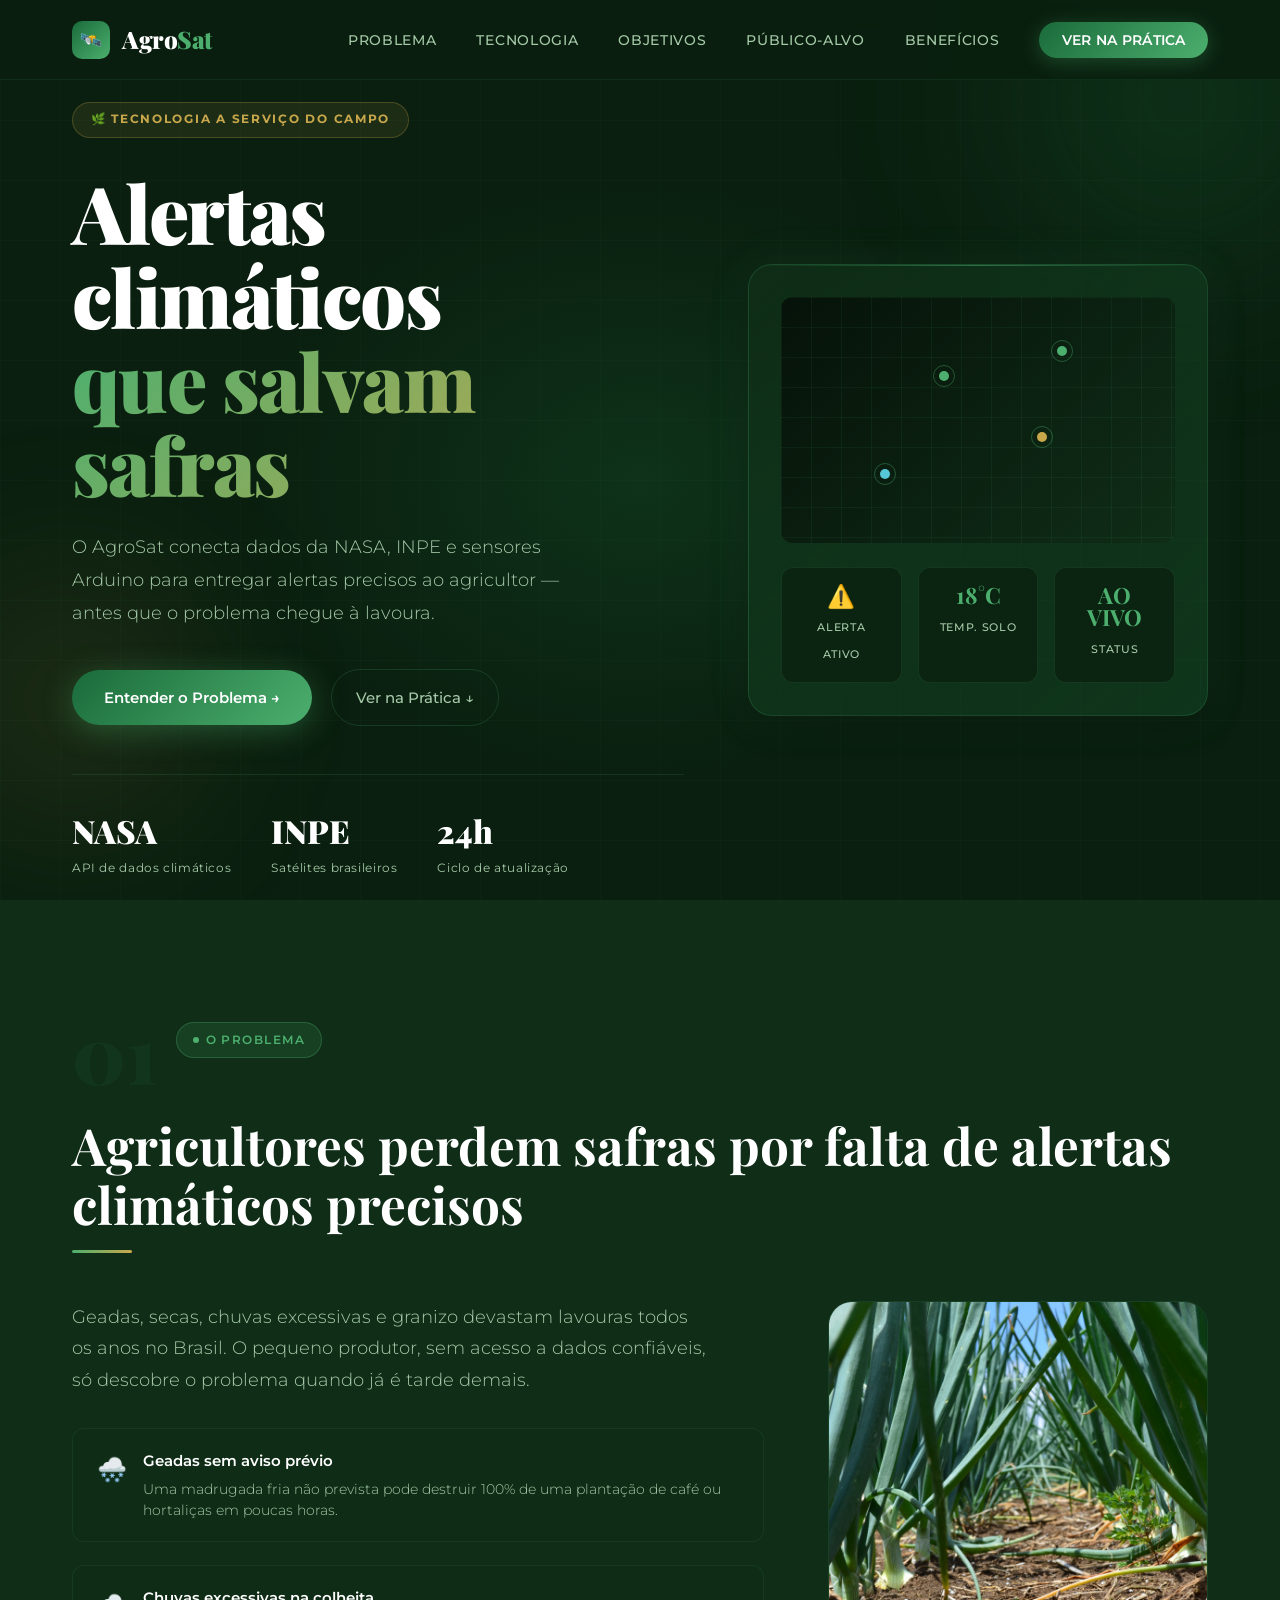
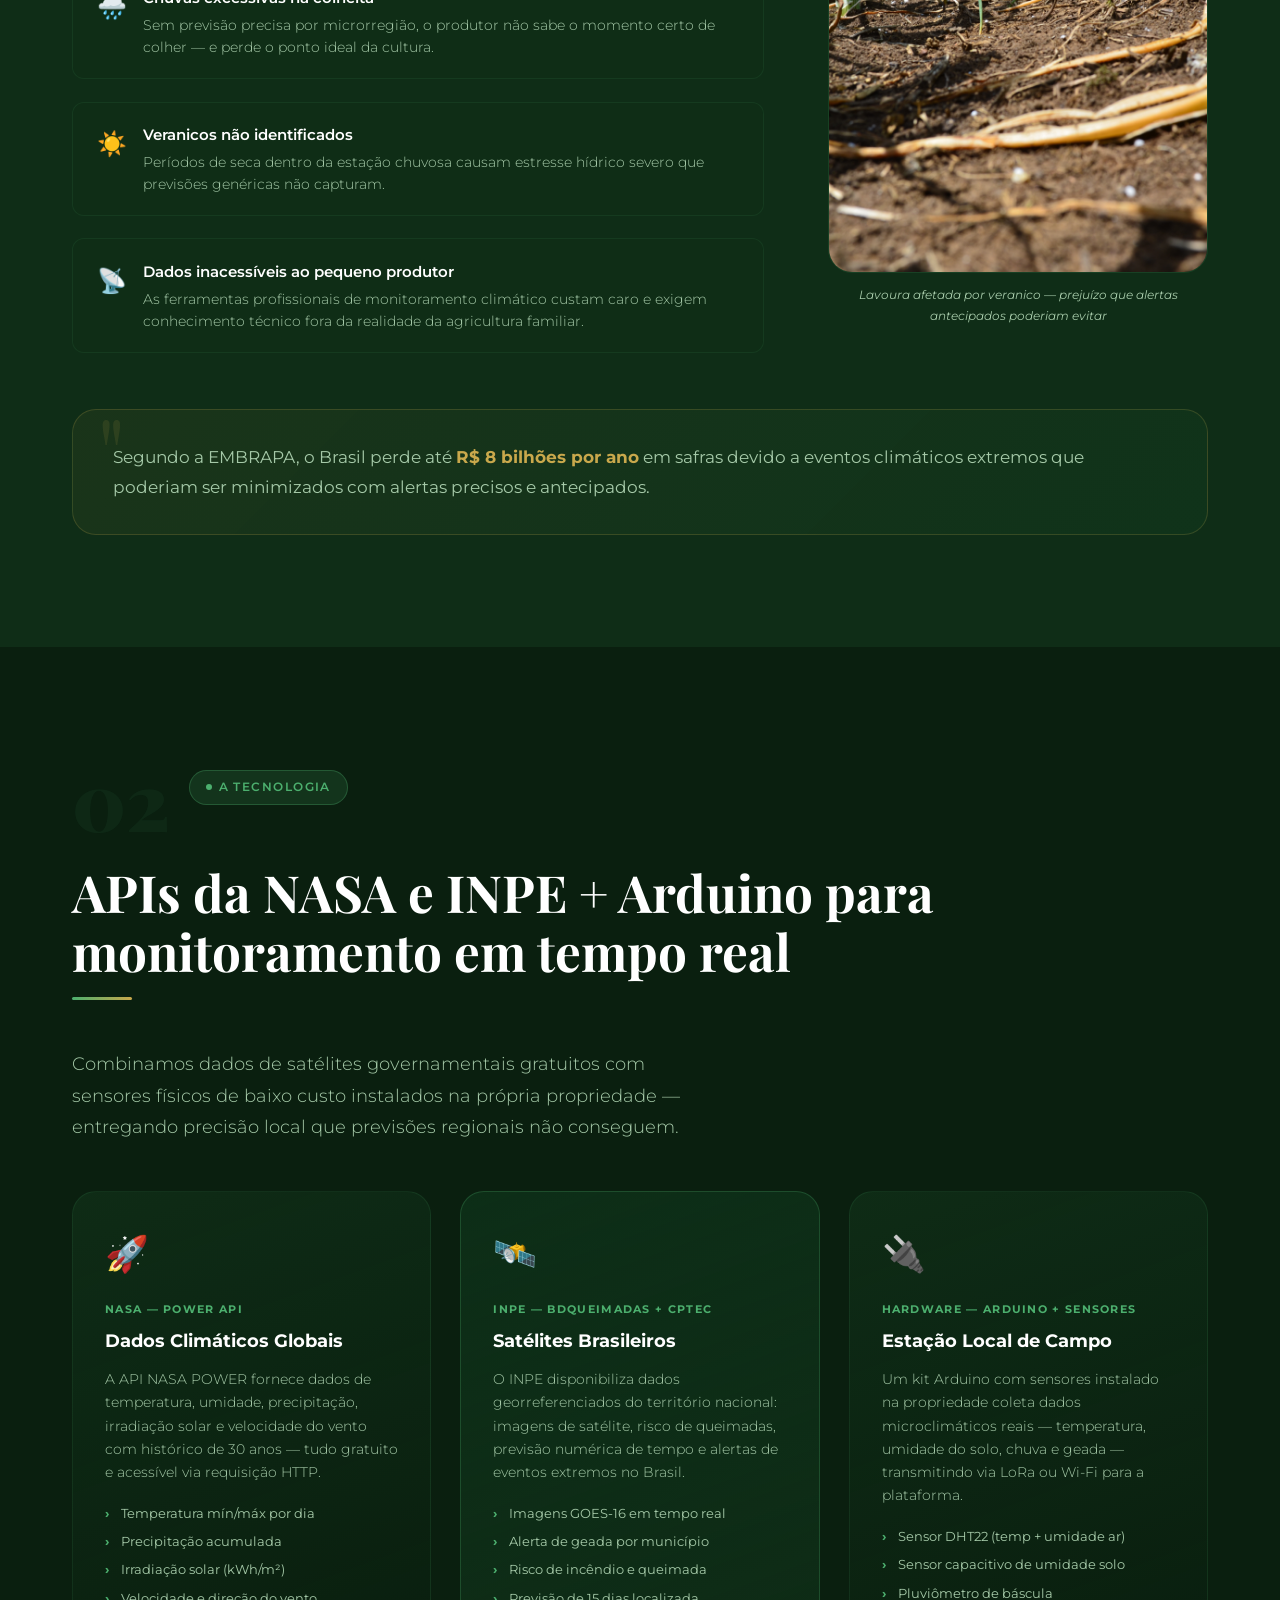
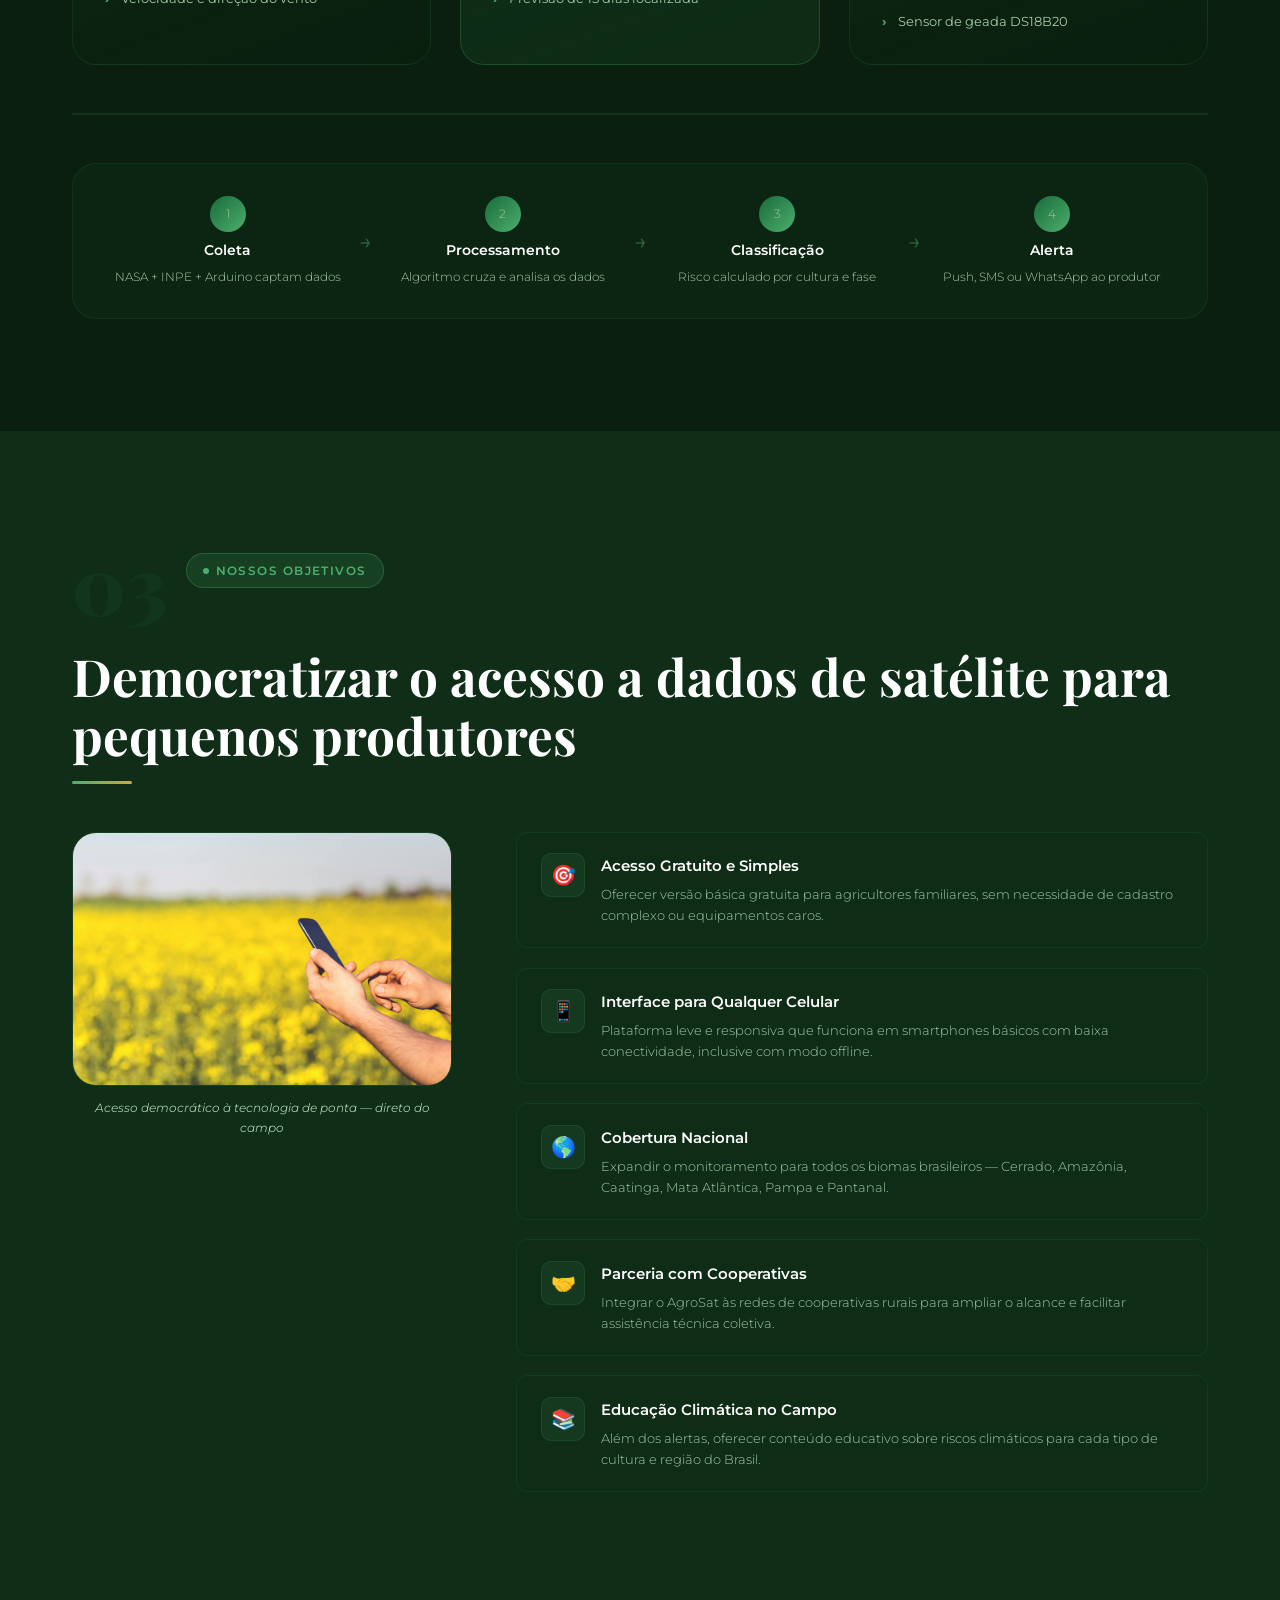
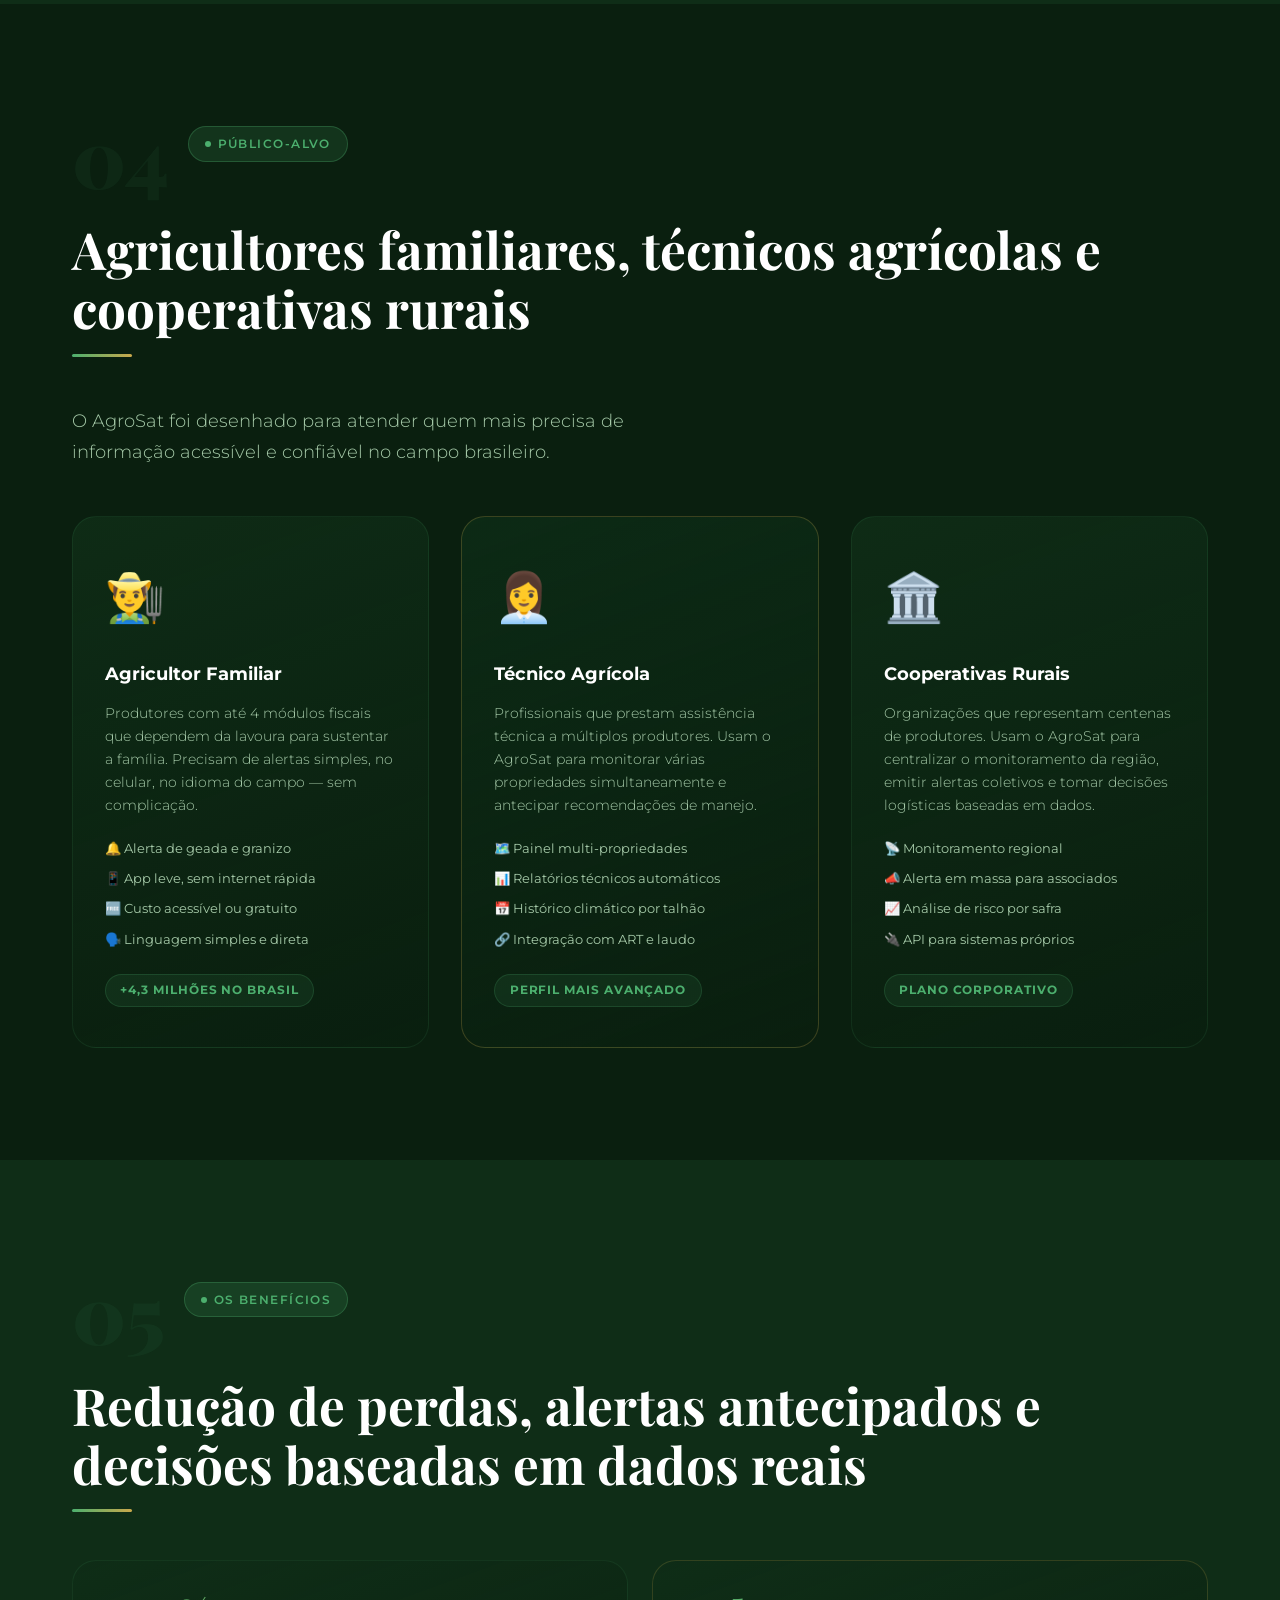
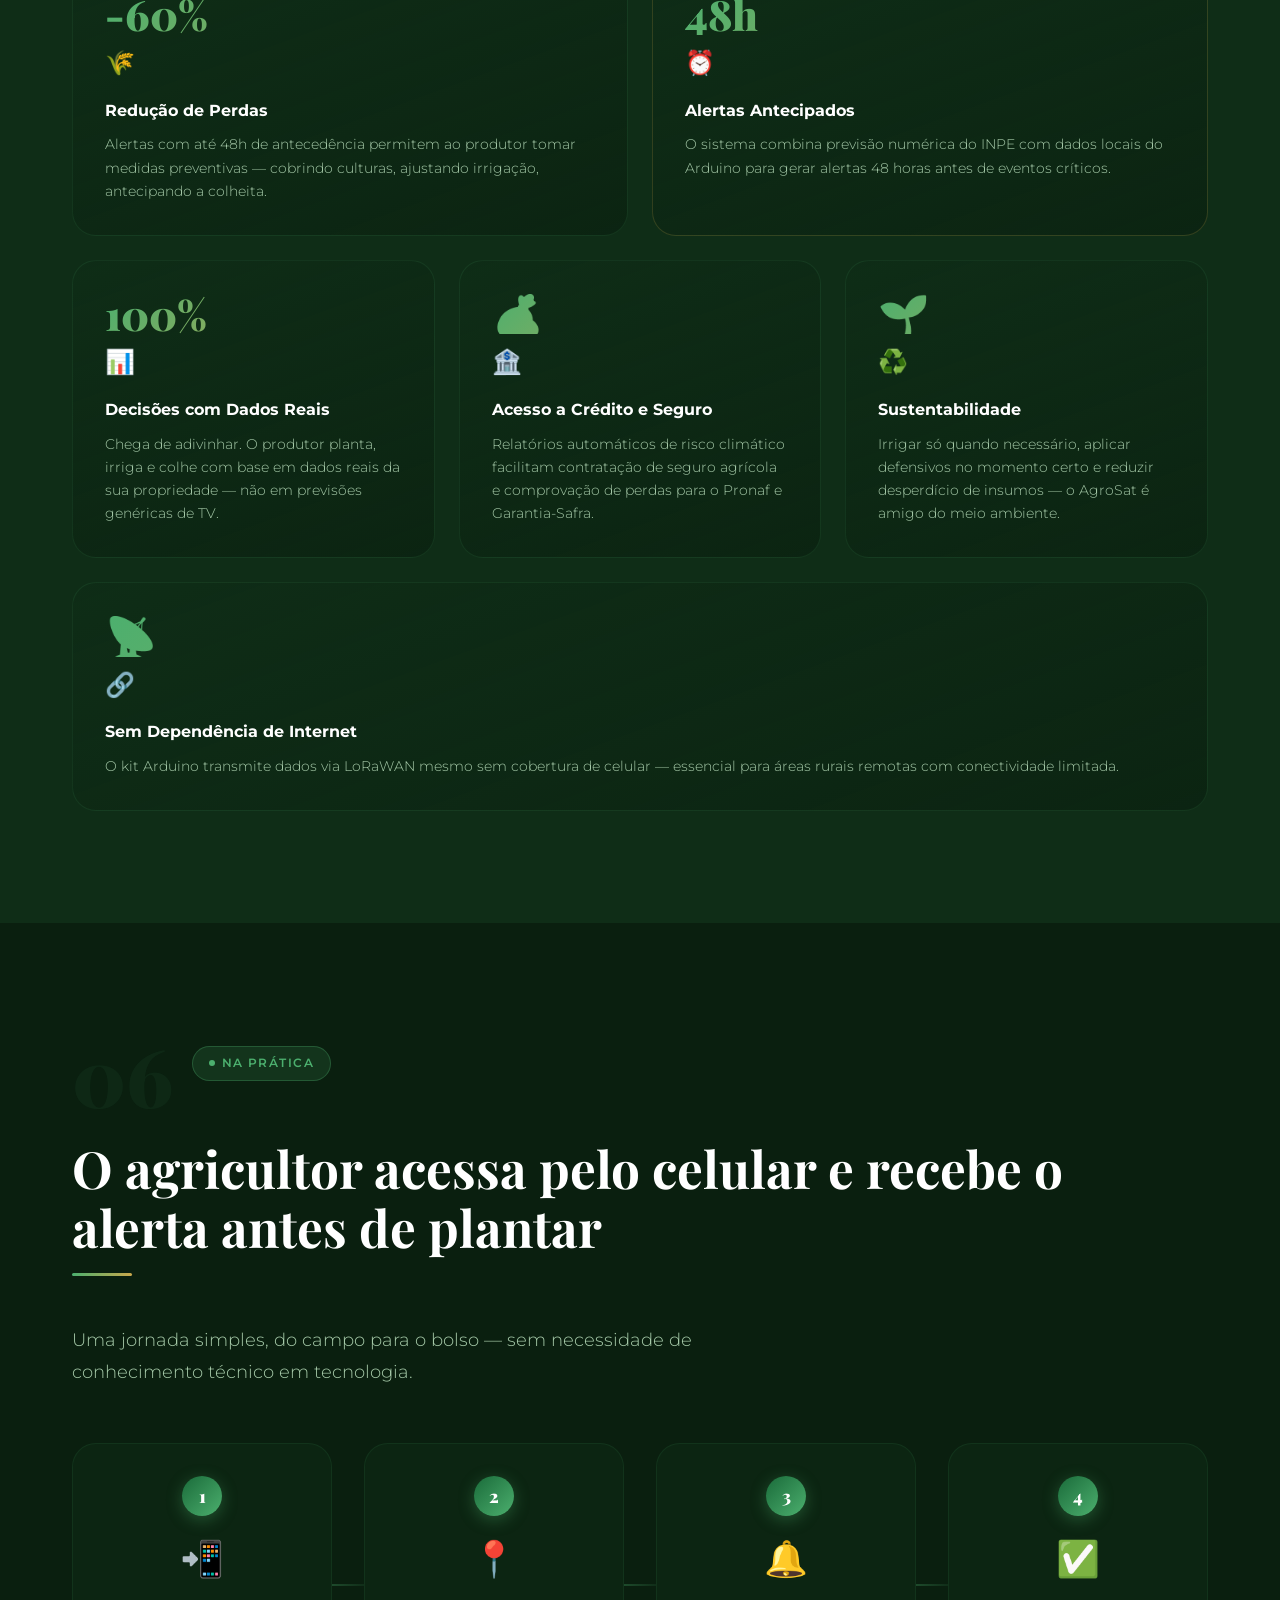
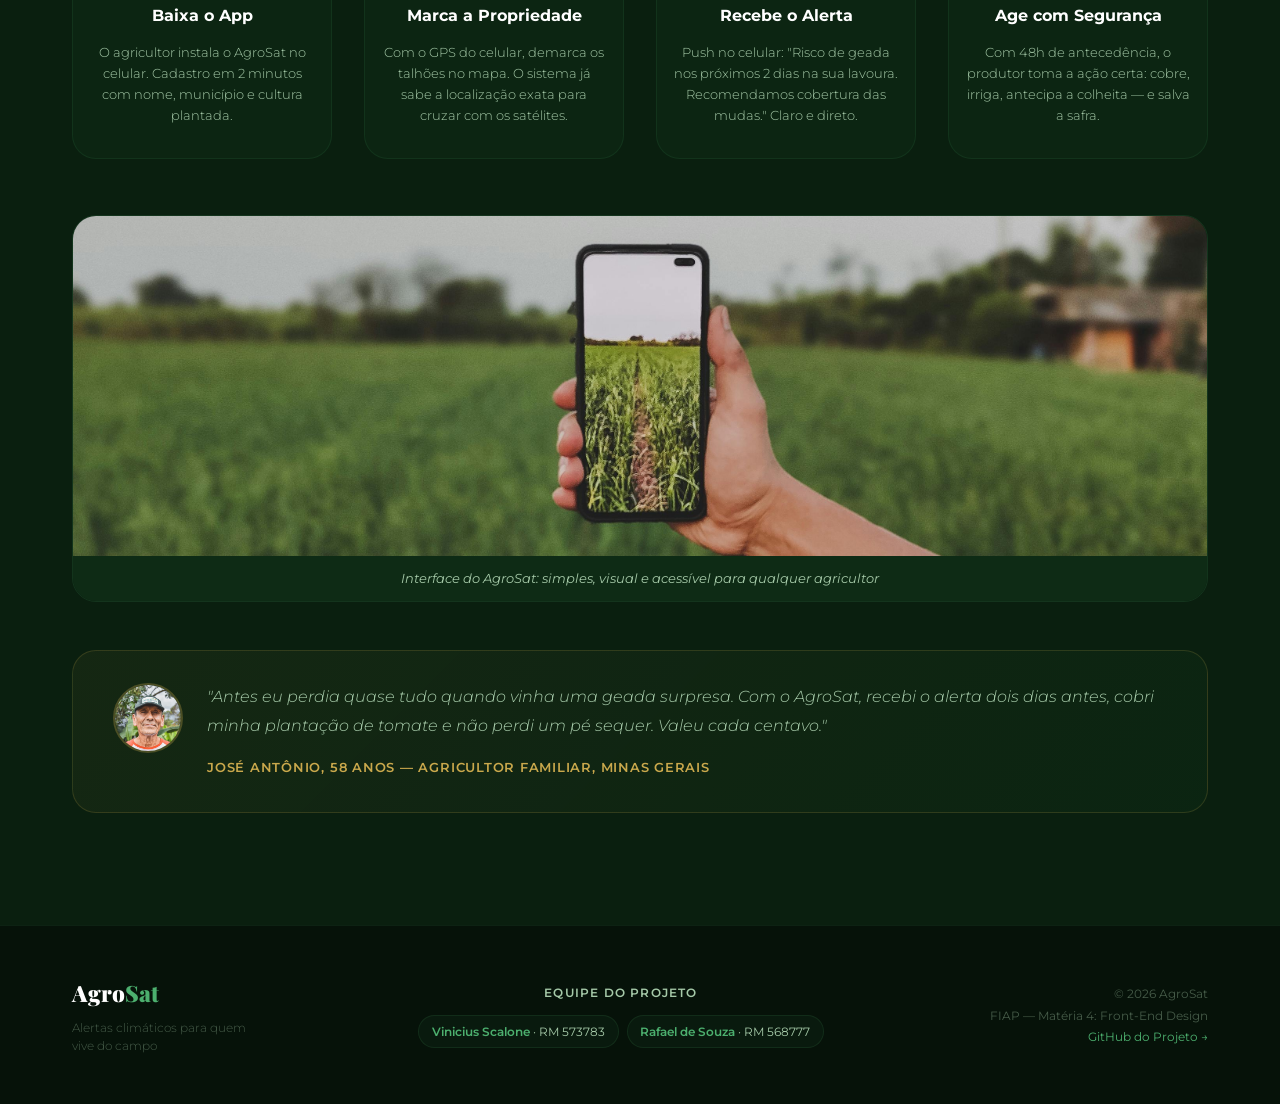
==== commit 57d0e2c9: "2026" ====
--- a/index.html
+++ b/index.html
@@ -11,7 +11,6 @@
   <link rel="preconnect" href="https://fonts.gstatic.com" crossorigin />
   <link href="https://fonts.googleapis.com/css2?family=Playfair+Display:wght@700;900&family=Montserrat:wght@300;400;500;600;700&display=swap" rel="stylesheet" />
 
-  <!-- Reset CSS (arquivo separado) -->
   <link rel="stylesheet" href="css/reset.css" />
 
   <!-- Estilos principais -->
@@ -591,9 +590,6 @@
 
   </main>
 
-  <!-- ╔══════════════════════════════════════╗
-       ║  RODAPÉ COM INTEGRANTES E RMs        ║
-       ╚══════════════════════════════════════╝ -->
   <footer role="contentinfo">
     <div class="container">
       <div class="footer-inner">
@@ -612,7 +608,7 @@
         </div>
 
         <div class="footer-direitos">
-          <p>© 2025 AgroSat</p>
+          <p>© 2026 AgroSat</p>
           <p>FIAP — Matéria 4: Front-End Design</p>
           <a href="https://github.com/agrosat" target="_blank" rel="noopener noreferrer">
             GitHub do Projeto →
